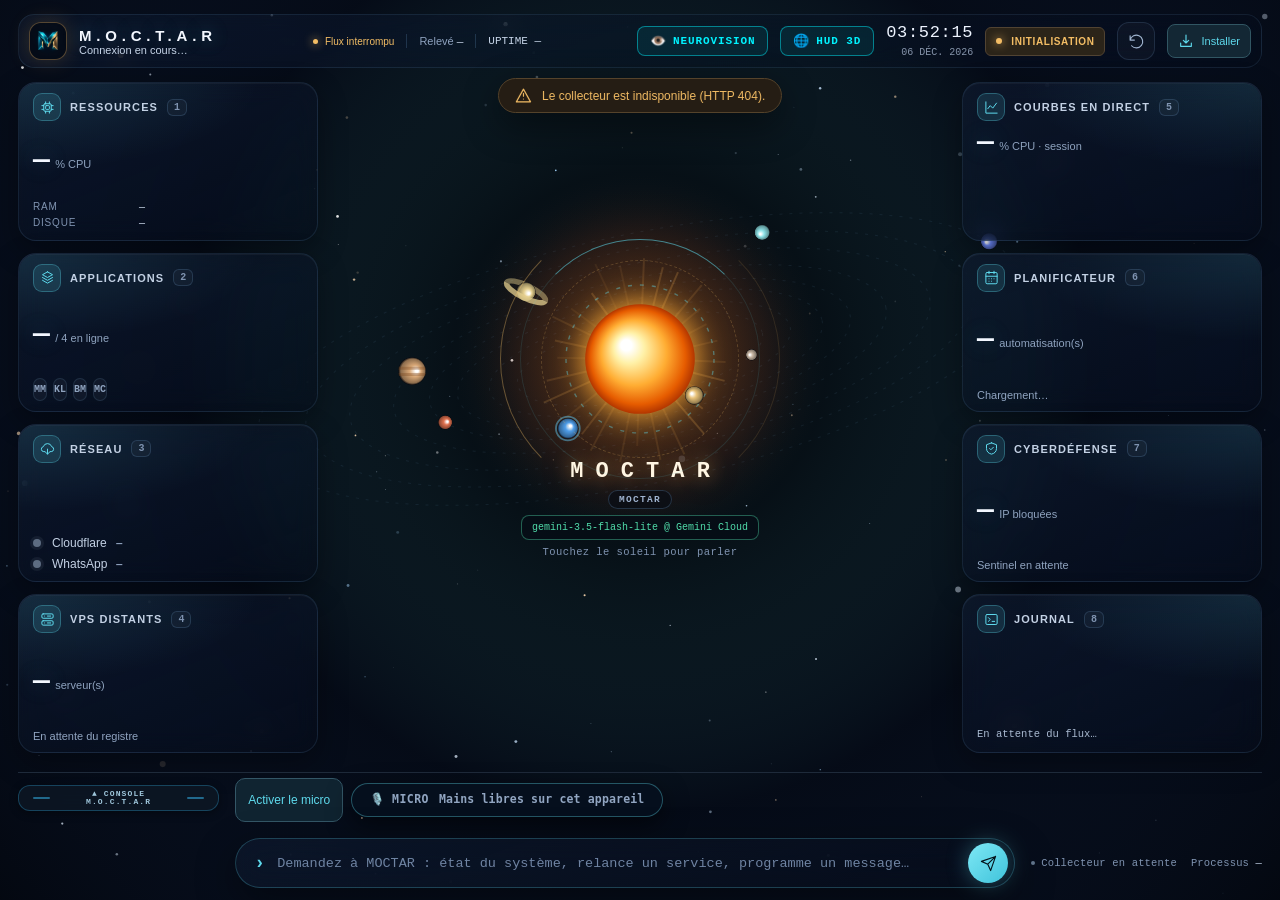
==== static/index.html @ 8c81c836 "feat(cockpit): controle vocal 0ms exhaustif NeuroVision (active/desactive/scanner) et synchronisatio" ====
<!doctype html>
<html lang="fr">
<head>
  <meta charset="utf-8">
  <meta name="viewport" content="width=device-width, initial-scale=1">
  <meta name="theme-color" content="#0b0f19">
  <meta name="description" content="Supervision en temps réel du serveur central, des applications et des VPS distants.">
  <title>Tour de contrôle · NOC</title>
  <link rel="stylesheet" href="/static/neurovision_hud.css?v=7.0">
  <style>
    :root{color-scheme:dark;--bg:#0b0f19;--panel:#111722;--panel-soft:#141c29;--line:#253043;--text:#e5edf8;--muted:#8694aa;--cyan:#5ed9ec;--green:#51dcaa;--amber:#f3bd65;--red:#ff738a;--mono:"Cascadia Code",Consolas,"Liberation Mono",monospace;--sans:Inter,"Segoe UI",Arial,sans-serif}
    *{box-sizing:border-box}html{scroll-behavior:smooth;scroll-padding-top:32px}body{margin:0;background:var(--bg);color:var(--text);font-family:var(--sans);font-size:14px;-webkit-font-smoothing:antialiased}button,input{font:inherit}button,a,input{ -webkit-tap-highlight-color:transparent}button{cursor:pointer}a{color:inherit;text-decoration:none}button:disabled{cursor:not-allowed;opacity:.4}button:focus-visible,a:focus-visible,input:focus-visible{outline:2px solid var(--cyan);outline-offset:4px}svg{display:block}button svg{pointer-events:none}h1,h2,h3,p{margin:0}button{color:inherit}::selection{background:#236374;color:white}[hidden]{display:none!important}.icon{width:20px;height:20px;fill:none;stroke:currentColor;stroke-width:1.6;stroke-linecap:round;stroke-linejoin:round;flex-shrink:0}.muted{color:var(--muted)}.mono{font-family:var(--mono);font-variant-numeric:tabular-nums}.eyebrow{text-transform:uppercase;letter-spacing:.13em;font-size:10px;font-weight:700;color:var(--muted)}
    .rail{position:fixed;inset:0 auto 0 0;width:78px;border-right:1px solid #202a3a;background:#0d121c;display:flex;align-items:center;flex-direction:column;z-index:10}.brand{width:42px;height:42px;display:grid;place-items:center;color:var(--cyan);margin:26px 0 43px;border:1px solid #315663;border-radius:12px;background:linear-gradient(140deg,#163039,#101c2a);box-shadow:0 0 25px #45bfd910}.brand .icon{width:25px;height:25px}.rail nav{display:flex;flex-direction:column;gap:15px}.nav-link,.rail-bottom{width:43px;height:43px;display:grid;place-items:center;color:#74859d;border:1px solid transparent;border-radius:10px;position:relative;transition:color .2s,background .2s}.nav-link:hover,.rail-bottom:hover{color:var(--cyan);background:#162431}.nav-link.active{color:var(--cyan);background:#132734;border-color:#244955}.nav-link.active:before{content:"";width:3px;height:22px;position:absolute;left:-18px;top:9px;background:var(--cyan);box-shadow:0 0 15px #5ed9ec55;border-radius:0 4px 4px 0}.rail-bottom{margin-top:auto;margin-bottom:23px;background:none}.tooltip{position:absolute;left:53px;padding:8px 11px;border-radius:6px;white-space:nowrap;background:#1c2a3d;border:1px solid var(--line);font-size:11px;opacity:0;pointer-events:none;transform:translateX(-4px);transition:opacity .15s,transform .15s}.nav-link:hover .tooltip,.nav-link:focus-visible .tooltip,.rail-bottom:hover .tooltip,.rail-bottom:focus-visible .tooltip{opacity:1;transform:translateX(0)}
    .shell{margin-left:78px;min-height:100vh}.topbar{height:85px;border-bottom:1px solid #202a3a;display:flex;align-items:center;justify-content:space-between;padding:0 38px;gap:20px;background:#0c111bd9}.host-block{display:flex;align-items:center;gap:13px}.host-icon{height:39px;width:39px;background:#141d2b;border:1px solid var(--line);border-radius:9px;display:grid;place-items:center;color:#9dacbe}.host-name{font-size:15px;font-weight:650;letter-spacing:.02em;margin-top:5px;max-width:330px;overflow:hidden;text-overflow:ellipsis;white-space:nowrap}.host-platform{font-weight:400;color:var(--muted);font-size:11px;margin-left:9px}.topbar-right{display:flex;align-items:center;gap:26px}.clock{font-size:15px;text-align:right;color:#c5d4e6}.clock-date{font-size:10px;color:var(--muted);margin-top:4px}.status-chip{font-size:10px;font-weight:650;letter-spacing:.06em;text-transform:uppercase;display:flex;gap:9px;align-items:center;border:1px solid #305746;border-radius:6px;padding:10px 12px;color:var(--green);background:#10281f}.status-chip[data-tone="warning"]{color:var(--amber);border-color:#514332;background:#2b2419}.status-chip[data-tone="error"]{color:var(--red);border-color:#57303c;background:#2c1721}.led{height:6px;width:6px;border-radius:50%;background:currentColor;flex-shrink:0;box-shadow:0 0 10px currentColor}.status-chip[data-tone="success"] .led{animation:breathe 2.5s infinite}.status-chip[data-tone="error"] .led{animation:breathe 1s infinite}@keyframes breathe{50%{opacity:.45;box-shadow:0 0 2px currentColor}}
    main{max-width:1690px;margin:0 auto;padding:31px 38px 22px}.page-heading{display:flex;align-items:end;justify-content:space-between;gap:20px;margin-bottom:27px}.heading-kicker{font-size:10px;letter-spacing:.15em;color:var(--cyan);display:flex;gap:8px;align-items:center;margin-bottom:9px}.heading-kicker:before{content:"";width:15px;height:1px;background:var(--cyan)}h1{font-size:29px;font-weight:650;letter-spacing:-.8px}.subtitle{font-size:12px;color:var(--muted);margin-top:8px}.telemetry-info{text-align:right;font-size:10px;color:var(--muted);line-height:1.9}.stream-label{display:flex;align-items:center;justify-content:flex-end;gap:7px;color:var(--green);font-size:10px}.stream-label[data-tone="warning"]{color:var(--amber)}.stream-label[data-tone="error"]{color:var(--red)}.stream-label .led{width:5px;height:5px}.connection-banner{display:flex;align-items:center;gap:10px;padding:11px 14px;border:1px solid #55432b;border-radius:8px;background:#251d14;color:var(--amber);font-size:12px;margin-bottom:22px}.connection-banner .icon{width:17px;height:17px}
    .section-heading{display:flex;justify-content:space-between;align-items:center;margin-bottom:13px;gap:15px}.section-heading h2{font-size:11px;font-weight:600;letter-spacing:.1em;text-transform:uppercase;color:#b6c5d9;display:flex;align-items:center;gap:9px}.section-heading h2 .icon{width:15px;height:15px;color:var(--muted)}.section-heading .meta{font-size:10px;color:#728198;font-family:var(--mono)}section{scroll-margin-top:25px}.hardware-grid{display:grid;grid-template-columns:1.85fr 1.17fr .9fr 1.28fr;gap:15px;margin-bottom:29px}.card{border:1px solid var(--line);border-radius:11px;background:linear-gradient(140deg,#131b29 0%,#101722 90%);min-width:0}.metric-card{padding:18px 19px;min-height:205px}.card-top{display:flex;justify-content:space-between;align-items:center;margin-bottom:19px}.card-label{font-size:11px;color:#a0b1c9;font-weight:600;display:flex;align-items:center;gap:8px}.card-label .icon{width:15px;height:15px;color:#71829b}.card-top .meta{font-size:9px;color:#75859c}.cpu-body{display:flex;gap:17px;align-items:center}.gauge{width:102px;height:102px;flex-shrink:0;border-radius:50%;display:grid;place-items:center;background:conic-gradient(from 225deg,var(--gauge-color,var(--cyan)) calc(var(--progress,0)*.75%),#273245 0 75%,transparent 0);position:relative}.gauge:before{content:"";position:absolute;inset:8px;border-radius:50%;background:#131c29}.gauge-content{position:relative;display:flex;flex-direction:column;align-items:center;margin-top:5px}.gauge-number{font-family:var(--mono);font-size:28px;line-height:1.2;letter-spacing:-1.5px}.gauge-number small{font-size:13px;letter-spacing:0;color:var(--muted);margin-left:3px}.gauge-caption{font-size:8px;letter-spacing:.1em;color:var(--muted);margin-top:5px;text-transform:uppercase}.cpu-trend{flex:1;min-width:0}.chart-caption{display:flex;justify-content:space-between;font-size:8px;color:var(--muted);gap:5px;margin-bottom:5px}.trend-svg{width:100%;height:66px;overflow:visible}.chart-grid{stroke:#263349;stroke-width:.6;stroke-dasharray:2 3}.chart-line{stroke:var(--cyan);fill:none;stroke-width:1.7;stroke-linecap:round;stroke-linejoin:round;vector-effect:non-scaling-stroke}.chart-area{fill:url(#cpu-fill)}.chart-end{fill:var(--cyan)}.core-grid{display:grid;grid-template-columns:repeat(4,minmax(0,1fr));gap:6px 10px;margin-top:14px;max-height:75px;overflow-y:auto;scrollbar-width:thin}.core-item{min-width:0}.core-label{font:8px var(--mono);display:flex;justify-content:space-between;gap:3px;color:#7f91aa;margin-bottom:4px}.core-track{height:3px;background:#253044;border-radius:3px;overflow:hidden}.core-fill{height:100%;background:var(--cyan);border-radius:3px;transition:width .4s}.no-data{font-size:10px;color:var(--muted);line-height:1.7}.memory-body{display:flex;align-items:center;gap:17px}.memory-body .gauge{width:86px;height:86px;--gauge-color:var(--green)}.memory-body .gauge-number{font-size:25px}.memory-values{min-width:0}.primary-value{font-family:var(--mono);font-size:19px;letter-spacing:-.8px;white-space:nowrap}.secondary-value{font-size:10px;color:var(--muted);margin-top:7px}.swap-row{border-top:1px solid #253044;margin-top:17px;padding-top:11px}.detail-line{display:flex;justify-content:space-between;align-items:center;gap:8px;font-size:9px;color:var(--muted)}.detail-line .value{color:#acbdd3;font-family:var(--mono);font-size:9px}.progress-track{height:4px;background:#263145;border-radius:4px;overflow:hidden;margin-top:8px}.progress-fill{height:100%;background:var(--cyan);transition:width .4s;border-radius:4px;width:0}.swap-row .progress-fill{background:var(--green)}.temperature-value{font:38px var(--mono);letter-spacing:-2px;margin-top:22px}.temperature-value small{font:15px var(--mono);color:var(--muted);letter-spacing:0;margin-left:5px}.thermal-label{font-size:10px;color:var(--muted);margin-top:7px}.temperature-meter{display:flex;gap:3px;margin-top:20px;height:6px}.temperature-meter span{flex:1;border-radius:2px;background:#263246}.temperature-meter span.lit{background:var(--cyan)}.temperature-meter[data-tone="warning"] span.lit{background:var(--amber)}.temperature-meter[data-tone="error"] span.lit{background:var(--red)}.disk-row+.disk-row{margin-top:20px}.disk-label{display:flex;align-items:center;gap:7px;font:10px var(--mono);color:#becce0}.disk-label .icon{width:13px;height:13px;color:#8293ab}.disk-data{font:10px var(--mono);color:#cad6e8;margin-top:8px;display:flex;justify-content:space-between;gap:8px}.disk-data .muted{font-size:9px}.disk-sub{font-size:8px;color:#6f829c;margin-top:6px;overflow-wrap:anywhere}.disk-row.backup .progress-fill{background:#9d96eb}
    .services-grid{display:grid;grid-template-columns:repeat(4,minmax(0,1fr));gap:15px;margin-bottom:29px}.service-card{padding:18px 19px 14px;border-top:2px solid #2b3a4d;position:relative;overflow:hidden}.service-card[data-tone="success"]{border-top-color:#408d78}.service-card[data-tone="error"]{border-top-color:#a24c62}.service-card[data-tone="success"]:after{content:"";position:absolute;inset:0 0 auto auto;width:100px;height:85px;background:radial-gradient(at 100% 0%,#47e4ac09,transparent 75%);pointer-events:none}.service-header{display:flex;justify-content:space-between;align-items:center;gap:10px}.service-logo{width:34px;height:34px;display:grid;place-items:center;background:#1b283b;border:1px solid #30405a;border-radius:8px;color:#9aafce;font-size:10px;font-weight:700;font-family:var(--mono)}.service-name{font-size:13px;font-weight:600;margin-top:14px;overflow:hidden;text-overflow:ellipsis;white-space:nowrap}.service-port{font:9px var(--mono);color:#8394ad;margin-top:6px}.badge{display:inline-flex;align-items:center;gap:6px;padding:4px 6px;border:1px solid #334155;border-radius:4px;color:#9baac0;font:8px var(--mono);text-transform:uppercase;white-space:nowrap;max-width:120px;overflow:hidden;text-overflow:ellipsis}.badge .led{width:4px;height:4px;box-shadow:none}.badge[data-tone="success"]{color:var(--green);background:#17342a55;border-color:#2e5446}.badge[data-tone="error"]{color:var(--red);background:#391e2955;border-color:#573342}.badge[data-tone="warning"]{color:var(--amber);background:#33291755;border-color:#54452b}.service-measure{display:flex;justify-content:space-between;gap:10px;align-items:flex-end;margin:18px 0 16px}.service-measure-label{font-size:9px;color:var(--muted);margin-bottom:5px}.latency{font:23px var(--mono);letter-spacing:-.6px}.latency small{font-size:10px;color:#7a8ca7;letter-spacing:0;margin-left:4px}.http-status{font:9px var(--mono);color:#9bacbf;margin-bottom:3px}.service-footer{display:flex;justify-content:space-between;align-items:center;gap:5px;border-top:1px solid #263044;padding-top:12px}.service-systemd{font:8px var(--mono);color:#7f92ad;overflow:hidden;text-overflow:ellipsis;white-space:nowrap;max-width:65%}.restart-button{display:flex;align-items:center;gap:5px;border:0;padding:3px 0;background:none;font-size:9px;color:#9dafc7}.restart-button .icon{width:12px;height:12px}.restart-button:not(:disabled):hover{color:var(--cyan)}.service-error{color:var(--red);font-size:9px;line-height:1.5;margin-top:10px;overflow-wrap:anywhere}
    .bottom-grid{display:grid;grid-template-columns:1.12fr 1fr;gap:21px}.network-grid{display:grid;grid-template-columns:1fr 1fr;gap:13px;margin-bottom:20px}.network-card{padding:17px 18px}.network-top{display:flex;align-items:center;justify-content:space-between;gap:9px;margin-bottom:14px}.network-icon{width:31px;height:31px;border-radius:8px;background:#152a38;border:1px solid #294656;color:var(--cyan);display:grid;place-items:center}.network-icon.whatsapp{background:#142c25;border-color:#2a473a;color:var(--green)}.network-icon .icon{width:17px;height:17px}.network-name{font-size:12px;font-weight:550}.network-meta{font:9px var(--mono);color:var(--muted);margin-top:7px;overflow-wrap:anywhere}.network-footer{display:flex;align-items:center;justify-content:space-between;gap:8px;margin-top:13px;color:#73859e;font-size:9px}.network-footer strong{font:9px var(--mono);color:#aebed4;font-weight:400}.network-error{font-size:9px;color:var(--red);line-height:1.5;margin-top:9px;overflow-wrap:anywhere}.vps-panel{overflow:hidden;min-height:151px}.vps-empty{display:flex;gap:13px;align-items:center;padding:24px;color:var(--muted)}.vps-empty-icon{height:40px;width:40px;border:1px dashed #354359;border-radius:10px;display:grid;place-items:center;flex-shrink:0}.vps-empty strong{font-size:11px;color:#9bb0cd;font-weight:500}.vps-empty p{font-size:10px;margin-top:6px;line-height:1.7}.vps-item{padding:15px 18px}.vps-item+.vps-item{border-top:1px solid var(--line)}.vps-row{display:flex;align-items:center;justify-content:space-between;gap:10px;margin-bottom:13px}.vps-host{font:11px var(--mono);overflow-wrap:anywhere}.vps-meta{font:8px var(--mono);color:var(--muted)}.vps-stats{display:grid;grid-template-columns:repeat(3,1fr);gap:16px}.vps-stat .detail-line{font-size:8px}.vps-stat .detail-line .value{font-size:9px}.vps-services{margin-top:10px;display:flex;flex-wrap:wrap;gap:5px}.vps-services .badge{font-size:8px;max-width:none}.vps-age{font:8px var(--mono);color:#7486a0;margin-top:10px}.terminal-card{height:341px;display:flex;flex-direction:column;background:#0e1521;overflow:hidden}.terminal-header{display:flex;justify-content:space-between;align-items:center;padding:13px 17px;border-bottom:1px solid #243046;background:#121c2b}.terminal-dots{display:flex;gap:5px}.terminal-dots span{width:6px;height:6px;border-radius:50%;background:#3b4b64}.terminal-dots span:first-child{background:#95706b}.terminal-dots span:nth-child(2){background:#95855e}.terminal-dots span:nth-child(3){background:#628b7b}.terminal-name{font:9px var(--mono);color:#93a5bf}.console-controls{display:flex;align-items:center;gap:10px}.console-button{font-size:9px;color:#8194af;background:none;border:0;padding:2px}.console-button:hover{color:var(--cyan)}.events-list{overflow:auto;flex:1;padding:11px 17px 14px;scrollbar-width:thin;scrollbar-color:#2b3c54 transparent;display:flex;flex-direction:column;gap:10px}.console-empty{margin:auto 0;color:#627590;font:10px var(--mono);line-height:1.9}.event-line{font:9px/1.7 var(--mono);display:grid;grid-template-columns:52px 48px 1fr;gap:8px;color:#adbcd0;overflow-wrap:anywhere}.event-time{color:#5d7391}.event-level{color:var(--cyan);font-size:8px}.event-line[data-level="warning"] .event-level{color:var(--amber)}.event-line[data-level="error"] .event-level{color:var(--red)}.terminal-footer{display:flex;align-items:center;justify-content:space-between;gap:10px;padding:9px 17px;border-top:1px solid #223048;color:#5f7796;font:8px var(--mono)}.terminal-cursor{width:5px;height:9px;background:#68bdd3;display:inline-block;margin-left:5px;vertical-align:middle;animation:cursor 1.2s steps(2) infinite}@keyframes cursor{50%{opacity:0}}footer{margin-top:26px;padding-top:15px;border-top:1px solid #1e2a3a;display:flex;justify-content:space-between;gap:12px;color:#5f718a;font:8px var(--mono);letter-spacing:.02em}.footer-left{display:flex;gap:15px;align-items:center}.footer-status{display:flex;align-items:center;gap:6px}.footer-status .led{width:4px;height:4px;box-shadow:none;color:#64788e}.footer-status[data-tone="success"] .led{color:var(--green)}
    dialog{border:1px solid rgba(56,189,248,0.22);border-radius:20px;background:radial-gradient(ellipse at 50% 0%,#152338 0%,#0c1421 100%);color:var(--text);padding:26px 28px;width:min(450px,calc(100% - 32px));box-shadow:0 30px 80px rgba(0,0,0,0.75),0 0 35px rgba(56,189,248,0.12);transition:all .25s cubic-bezier(0.16,1,0.3,1)}dialog[open]{animation:modalSoftPop .26s cubic-bezier(0.16,1,0.3,1) forwards}dialog::backdrop{background:rgba(3,7,18,0.78);backdrop-filter:blur(14px);-webkit-backdrop-filter:blur(14px)}@keyframes modalSoftPop{from{opacity:0;transform:scale(0.975) translateY(10px)}to{opacity:1;transform:scale(1) translateY(0)}}.dialog-icon{width:43px;height:43px;background:rgba(56,189,248,0.1);border:1px solid rgba(56,189,248,0.25);display:grid;place-items:center;color:var(--cyan);border-radius:12px;margin-bottom:19px}dialog h2{font-size:21px;font-weight:600;letter-spacing:-.4px}dialog p{font-size:12px;color:#8c9eb9;line-height:1.8;margin-top:10px}.dialog-label{display:block;font-size:10px;font-weight:600;color:#bdcde1;margin:23px 0 9px}dialog input{width:100%;background:#0b1320;border:1px solid #35445c;border-radius:10px;padding:12px 14px;color:var(--text);font-family:var(--mono);font-size:12px}dialog input:focus{border-color:var(--cyan);box-shadow:0 0 12px rgba(56,189,248,0.2)}.dialog-error{font-size:11px;color:var(--red);margin-top:12px;line-height:1.6;min-height:0}.dialog-actions{display:flex;justify-content:flex-end;gap:10px;margin-top:23px}.button{border:1px solid rgba(56,189,248,0.2);padding:10px 16px;font-size:11px;border-radius:10px;background:#162438;transition:all .18s cubic-bezier(0.16,1,0.3,1);cursor:pointer;display:inline-flex;align-items:center;justify-content:center;gap:6px}.button:hover{background:#20344d;border-color:rgba(56,189,248,0.4);transform:translateY(-1px);box-shadow:0 4px 14px rgba(6,182,212,0.15)}.button.primary{color:#06171d;background:linear-gradient(135deg,#0ea5e9 0%,#06b6d4 100%);border-color:var(--cyan);font-weight:650;box-shadow:0 0 14px rgba(6,182,212,0.3)}.button.primary:hover{background:#7ee5f4;box-shadow:0 0 20px rgba(6,182,212,0.5)}.button.danger{color:#1a0911;background:#ff8397;border-color:#ff8397}.toast{position:fixed;right:25px;bottom:24px;background:#142232;border:1px solid rgba(56,189,248,0.25);box-shadow:0 12px 45px rgba(0,0,0,0.55);padding:14px 18px;border-radius:14px;max-width:min(440px,calc(100% - 32px));font-size:12px;line-height:1.5;z-index:30;backdrop-filter:blur(12px);animation:toastSlideIn .25s cubic-bezier(0.16,1,0.3,1)}@keyframes toastSlideIn{from{opacity:0;transform:translateY(12px) scale(0.96)}to{opacity:1;transform:translateY(0) scale(1)}}.toast[data-tone="error"]{border-color:#783b4d;color:var(--red)}.toast[data-tone="success"]{border-color:#386451;color:var(--green)}
    @media(min-width:961px) and (min-height:560px){html,body{height:100vh;height:100dvh;overflow:hidden;margin:0}.shell{height:100vh;height:100dvh;display:flex;flex-direction:column;overflow:hidden;margin-left:64px}.topbar{height:52px;padding:0 24px;flex-shrink:0}main{flex:1;min-height:0;display:flex;flex-direction:column;justify-content:flex-start;padding:8px 24px 6px;overflow:hidden}.page-heading{margin-bottom:6px;min-height:20px;flex-shrink:0}.page-heading h1{font-size:15px;font-weight:600}.section-heading{margin-bottom:5px;min-height:14px;flex-shrink:0}.section-heading h2{font-size:10px}.hardware-grid{grid-template-columns:1.65fr 1.14fr .84fr 1.18fr;gap:12px;margin-bottom:8px;flex-shrink:0}.metric-card{padding:10px 14px;min-height:142px}.card-top{margin-bottom:7px}.gauge{width:76px;height:76px}.gauge:before{inset:6px}.gauge-number{font-size:22px}.memory-body .gauge{width:70px;height:70px}.trend-svg{height:44px}.core-grid{margin-top:6px;max-height:44px}.temperature-value{font-size:26px;margin-top:4px}.temperature-meter{margin-top:10px}.disk-row+.disk-row{margin-top:7px}.services-grid{grid-template-columns:repeat(4,minmax(0,1fr));gap:12px;margin-bottom:8px;flex-shrink:0}.service-card{padding:9px 13px 8px}.service-header{min-height:30px}.service-logo{width:26px;height:26px}.service-name{font-size:12px}.service-measure{margin:8px 0 6px}.latency{font-size:20px}.service-footer{padding-top:6px}.bottom-grid{flex:1;min-height:0;display:grid;grid-template-columns:1.2fr .88fr 1.35fr;gap:12px;margin-bottom:0;align-items:stretch}.bottom-grid>section{display:flex;flex-direction:column;min-height:0}.bottom-grid>section>.card{flex:1;min-height:0;height:100%}.network-grid{flex:1;min-height:0;display:grid;grid-template-columns:repeat(2,minmax(0,1fr));gap:10px}.network-card{min-height:0;padding:9px 12px;display:flex;flex-direction:column;justify-content:space-between}.remote-panel{height:100%;min-height:0;display:flex;flex-direction:column}.remote-panel .remote-content{flex:1;min-height:0;max-height:none;overflow-y:auto}.terminal-card{height:100%;min-height:0;display:flex;flex-direction:column}.terminal-header{padding:8px 14px;flex-shrink:0}.voice-strip{min-height:26px;padding:4px 10px;flex-shrink:0}.events-list{flex:1;min-height:0;overflow-y:auto;padding:8px 14px}.terminal-footer{padding:6px 14px;flex-shrink:0}footer{flex-shrink:0;margin-top:5px;padding-top:5px}}
    @media(max-width:1250px){.topbar{padding:0 25px}main{padding:26px 25px 20px}.hardware-grid{grid-template-columns:1.5fr 1.1fr;gap:13px}.metric-card{min-height:192px}.temperature-card .temperature-value{margin-top:0}.temperature-card .temperature-meter{max-width:250px}.disk-card{display:grid;grid-template-columns:1fr 1fr;gap:20px}.disk-card .card-top{grid-column:1/-1;margin-bottom:0}.disk-row+.disk-row{margin-top:0}.services-grid{gap:12px}.service-card{padding:16px 14px}.network-card{padding:14px}.bottom-grid{grid-template-columns:1.05fr 1fr;gap:16px}.topbar-right{gap:18px}.host-platform{display:none}.status-chip{font-size:9px}}
    @media(max-width:960px){.bottom-grid{grid-template-columns:1fr}.terminal-card{height:285px}.services-grid{grid-template-columns:repeat(2,minmax(0,1fr))}.network-grid{grid-template-columns:1fr 1fr}.topbar{height:77px}.clock{font-size:13px}.host-name{max-width:190px;font-size:13px}.status-chip{max-width:175px;font-size:8px;line-height:1.5}.page-heading{margin-bottom:24px}h1{font-size:27px}.subtitle{font-size:11px}.telemetry-info{font-size:9px}.hardware-grid{margin-bottom:24px}}
    @media(max-width:640px){.rail{width:55px}.brand{width:33px;height:33px;margin:22px 0 30px;border-radius:9px}.brand .icon{width:20px;height:20px}.nav-link,.rail-bottom{width:35px;height:38px}.nav-link.active:before{left:-10px}.tooltip{left:41px}.rail nav{gap:13px}.shell{margin-left:55px}.topbar{padding:0 15px;height:76px;gap:9px}.host-icon{display:none}.host-name{max-width:130px;font-size:11px}.host-block .eyebrow{font-size:8px}.topbar-right{gap:10px}.clock{font-size:11px}.clock-date{font-size:8px}.status-chip{display:none}main{padding:23px 15px 17px}.page-heading{align-items:start;margin-bottom:24px;gap:10px}h1{font-size:24px}.heading-kicker{font-size:8px}.subtitle{font-size:10px;line-height:1.7;max-width:200px}.telemetry-info{font-size:8px;max-width:100px;padding-top:2px}.stream-label{font-size:8px}.hardware-grid{grid-template-columns:1fr}.metric-card{min-height:0;padding:17px}.cpu-card{min-height:196px}.memory-body .gauge{width:82px;height:82px}.memory-card .memory-body{gap:26px}.memory-card .primary-value{font-size:25px}.memory-card .card-top{margin-bottom:13px}.temperature-card{display:grid;grid-template-columns:1fr auto;align-items:center;column-gap:12px}.temperature-card .card-top{grid-column:1/-1;margin-bottom:13px}.temperature-card .temperature-value{grid-column:2;grid-row:2;font-size:32px}.temperature-card .thermal-label{grid-column:1;grid-row:2;margin-top:0}.temperature-card .temperature-meter{grid-column:1/-1;margin-top:15px}.disk-card{gap:15px}.disk-card .card-top{margin-bottom:4px}.services-grid{gap:10px}.service-card{padding:14px 12px 12px}.service-name{font-size:11px;margin-top:12px}.service-logo{width:29px;height:29px;font-size:8px}.badge{font-size:7px;gap:4px;padding:4px;max-width:80px}.latency{font-size:20px}.service-port{font-size:8px}.service-systemd{font-size:7px;max-width:58%}.restart-button{font-size:8px;gap:3px}.http-status{font-size:8px}.service-measure{gap:5px}.service-measure-label{font-size:8px}.section-heading h2{font-size:9px;letter-spacing:.08em;gap:6px}.section-heading .meta{font-size:8px}.section-heading h2 .icon{width:13px;height:13px}.network-grid{grid-template-columns:1fr}.network-card{padding:16px}.network-top{margin-bottom:12px}.network-card .badge{font-size:8px;max-width:130px}.vps-empty{padding:20px 16px;gap:10px}.vps-empty p{font-size:9px}.vps-host{font-size:10px}.vps-row .badge{max-width:100px}.vps-item{padding:14px}.vps-stats{gap:9px}.events-list{padding:12px}.event-line{grid-template-columns:45px 39px 1fr;gap:6px;font-size:8px}.event-level{font-size:7px}.terminal-header{padding:12px}.terminal-name{font-size:8px}.terminal-footer{padding:9px 12px;font-size:7px}.terminal-card{height:300px}.footer-left{gap:9px}footer{font-size:7px;flex-wrap:wrap;line-height:1.8}.connection-banner{font-size:10px;line-height:1.7}.console-button{font-size:8px}}
    @media(max-width:640px){.topbar{height:102px;position:relative;align-items:flex-start;padding-top:18px}.topbar .status-chip{display:flex;position:absolute;left:15px;right:15px;bottom:11px;max-width:none;justify-content:center;padding:5px 8px;font-size:8px;line-height:1.3}}
    @media(prefers-reduced-motion:reduce){*,*:before,*:after{animation:none!important;transition:none!important;scroll-behavior:auto!important}}

    /* Vue de supervision : l'espace est consacré aux mesures. */
    .rail{width:64px}
    .brand{margin:18px 0 28px;width:38px;height:38px}
    .rail nav{gap:10px}
    .nav-link.active:before{left:-11px}
    .shell{margin-left:64px}
    .topbar{height:60px;padding:0 24px}
    .host-icon{width:34px;height:34px}
    .host-name{font-size:14px;margin-top:4px}
    .topbar-right{gap:18px}
    .status-chip{padding:8px 10px}
    main{max-width:none;padding:14px 24px 12px}
    .page-heading{align-items:center;gap:14px;margin-bottom:13px;min-height:24px}
    .page-heading h1{font-size:15px;font-weight:600;letter-spacing:-.2px;color:#adbed3}
    .telemetry-info{display:flex;align-items:center;gap:16px;line-height:1.4}
    .telemetry-info>div+div{border-left:1px solid var(--line);padding-left:16px}
    .connection-banner{margin-bottom:12px;padding:9px 12px}
    .section-heading{margin-bottom:9px;min-height:16px}
    .section-heading h2{font-size:11px;letter-spacing:.08em}
    .hardware-grid{grid-template-columns:1.65fr 1.14fr .84fr 1.18fr;gap:14px;margin-bottom:18px}
    .metric-card{padding:14px 16px;min-height:180px}
    .card-top{margin-bottom:10px}
    .cpu-body{gap:15px}
    .gauge{width:86px;height:86px}
    .gauge:before{inset:7px}
    .gauge-number{font-size:26px}
    .memory-body{gap:13px}
    .memory-body .gauge{width:80px;height:80px}
    .trend-svg{height:52px}
    .core-grid{margin-top:9px;gap:5px 10px;max-height:58px}
    .swap-row{margin-top:11px;padding-top:10px}
    .temperature-value{margin-top:6px;font-size:34px}
    .temperature-meter{margin-top:16px;max-width:none}
    .disk-card{display:block}
    .disk-row+.disk-row{margin-top:12px}
    .disk-data{margin-top:6px}
    .disk-sub{margin-top:5px}
    .disk-row .progress-track{margin-top:6px}
    .services-grid{grid-template-columns:repeat(4,minmax(0,1fr));gap:14px;margin-bottom:18px}
    .service-card{padding:14px 16px 12px}
    .service-header{gap:10px;min-height:34px}
    .service-logo{width:30px;height:30px;flex-shrink:0}
    .service-identity{min-width:0;flex:1}
    .service-name{margin-top:0;font-size:13px}
    .service-port{margin-top:5px}
    .service-header .service-badge{flex-shrink:0}
    .service-measure{margin:13px 0 11px}
    .service-measure-label{margin-bottom:4px}
    .latency{font-size:24px}
    .service-footer{padding-top:9px}
    .restart-button{min-height:24px}
    .service-error{margin-top:7px;max-height:40px;overflow:auto}
    .bottom-grid{grid-template-columns:1.2fr .88fr 1.35fr;gap:16px;align-items:start}
    .bottom-grid section{min-width:0}
    #infrastructure .section-heading .meta{display:none}
    .network-grid{grid-template-columns:repeat(2,minmax(0,1fr));gap:10px;margin-bottom:0}
    .network-card{padding:13px 14px;min-height:142px}
    .network-top{margin-bottom:10px;gap:6px}
    .network-icon{width:26px;height:26px}
    .network-name{font-size:12px;line-height:1.4}
    .network-meta{margin-top:6px}
    .network-footer{margin-top:11px}
    .network-error{margin-top:7px;max-height:38px;overflow:auto}
    .vps-panel{min-height:0;max-height:164px;overflow:auto;scrollbar-width:thin;scrollbar-color:#2b3c54 transparent}
    .vps-empty{padding:19px 16px;align-items:flex-start;min-height:108px}
    .vps-empty-icon{width:30px;height:30px}
    .vps-empty p{line-height:1.6}
    .vps-item{padding:12px 14px}
    .vps-row{margin-bottom:10px}
    .terminal-card{height:164px}
    .terminal-header{padding:10px 14px}
    .events-list{min-height:0;padding:9px 14px;gap:7px}
    .event-line{font-size:10px;grid-template-columns:52px 38px 1fr;gap:7px;line-height:1.6}
    .terminal-footer{padding:7px 14px}
    footer{margin-top:15px;padding-top:10px}
    @media(max-width:1300px){
      .hardware-grid{grid-template-columns:1.5fr 1.15fr .8fr 1.15fr}
      .metric-card{padding:13px 14px}
      .cpu-body{gap:10px}
      .gauge{width:80px;height:80px}
      .memory-body{gap:10px}
      .memory-body .gauge{width:72px;height:72px}
      .primary-value{font-size:17px}
      .bottom-grid{grid-template-columns:1.2fr .85fr 1.2fr;gap:12px}
      .service-card{padding:13px 14px 11px}
      .service-logo{display:none}
      .network-grid{grid-template-columns:1fr}
      .network-card{display:grid;grid-template-columns:1fr auto;column-gap:10px;padding:11px 13px;min-height:0}
      .network-top{grid-column:2;grid-row:1/3;margin:0;align-self:center}
      .network-top .network-icon{display:none}
      .network-name{grid-column:1;grid-row:1}
      .network-meta{grid-column:1;grid-row:2;font-size:9px;margin-top:4px}
      .network-footer{grid-column:1/-1;margin-top:8px}
      .network-error{grid-column:1/-1}
    }
    @media(min-width:1121px) and (max-height:800px){
      .topbar{height:56px}
      main{padding-top:10px;padding-bottom:10px}
      .page-heading{margin-bottom:10px}
      .hardware-grid,.services-grid{margin-bottom:13px}
      .metric-card{padding-top:12px;padding-bottom:12px;min-height:170px}
      .gauge{width:80px;height:80px}
      .memory-body .gauge{width:74px;height:74px}
      .service-card{padding-top:12px;padding-bottom:10px}
      .service-measure{margin:10px 0 9px}
      .network-card{min-height:134px}
      .terminal-card{height:146px}
      .vps-panel{max-height:146px}
      footer{margin-top:11px;padding-top:8px}
    }
    @media(min-width:1121px) and (max-width:1300px) and (max-height:800px){
      .network-card{min-height:0}
    }
    @media(max-width:1120px){
      .topbar{padding:0 20px}
      main{padding:14px 20px}
      .hardware-grid{grid-template-columns:1.3fr 1fr}
      .metric-card{min-height:176px}
      .temperature-card{min-height:148px}
      .disk-card{display:grid;grid-template-columns:1fr 1fr;gap:14px;min-height:148px}
      .disk-card .card-top{grid-column:1/-1;margin-bottom:0}
      .disk-row+.disk-row{margin-top:0}
      .service-header{flex-wrap:wrap}
      .service-header .service-badge{margin-left:auto}
      .bottom-grid{grid-template-columns:1.2fr 1fr}
      #events{grid-column:1/-1}
      .network-grid{grid-template-columns:repeat(2,minmax(0,1fr))}
      .network-card{display:block;min-height:140px}
      .network-top{display:flex;margin-bottom:10px}
      .network-top .network-icon{display:grid}
      .terminal-card{height:172px}
      .vps-panel{max-height:172px}
    }
    @media(max-width:760px){
      .services-grid{grid-template-columns:repeat(2,minmax(0,1fr))}
      .service-header{flex-wrap:nowrap}
      .topbar-right{gap:12px}
      .status-chip{font-size:8px;max-width:195px}
      .host-name{max-width:180px}
      .telemetry-info{gap:10px}
      .telemetry-info>div+div{padding-left:10px}
      .collection-interval{display:none}
      .bottom-grid{grid-template-columns:1fr}
      #events{grid-column:auto}
      .network-card{min-height:130px}
      .vps-empty{min-height:0}
      .vps-panel{max-height:210px}
    }
    @media(max-width:640px){
      .rail{width:54px}
      .shell{margin-left:54px}
      .brand{width:32px;height:32px;margin-top:18px;margin-bottom:24px}
      .rail .nav-link,.rail-bottom{width:36px;height:36px}
      .nav-link.active:before{left:-9px}
      .topbar{height:92px;padding:13px 14px 0;align-items:flex-start}
      .host-icon{display:none}
      .host-name{font-size:12px;max-width:160px}
      .clock{font-size:12px}
      .clock-date{font-size:8px}
      .topbar .status-chip{left:14px;right:14px;bottom:11px;padding:5px 8px;max-width:none}
      main{padding:12px 14px}
      .page-heading{flex-wrap:wrap;gap:8px;margin-bottom:15px}
      .page-heading h1{font-size:14px}
      .telemetry-info{font-size:9px;width:100%;max-width:none;justify-content:space-between}
      .telemetry-info>div+div{border-left:0;padding-left:0}
      .stream-label{font-size:9px;white-space:nowrap}
      .hardware-grid{grid-template-columns:1fr;gap:12px}
      .metric-card{padding:15px 16px;min-height:0}
      .cpu-card{min-height:181px}
      .gauge{width:86px;height:86px}
      .memory-body .gauge{width:80px;height:80px}
      .temperature-card{display:grid;grid-template-columns:1fr auto;gap:8px 12px}
      .temperature-card .card-top{grid-column:1/-1;margin-bottom:0}
      .temperature-value{grid-column:2;grid-row:2/4;margin:0;font-size:30px}
      .thermal-label{grid-column:1;grid-row:2;margin-top:4px}
      .temperature-meter{grid-column:1/-1;margin-top:5px}
      .disk-card{display:block}
      .disk-card .card-top{margin-bottom:12px}
      .disk-row+.disk-row{margin-top:14px}
      .services-grid{gap:10px}
      .service-card{padding:12px 11px}
      .service-header{display:block}
      .service-name{font-size:12px}
      .service-port{font-size:8px}
      .service-header .service-badge{margin-top:9px}
      .latency{font-size:21px}
      .service-footer{flex-wrap:wrap;gap:6px}
      .service-systemd{max-width:none;font-size:8px}
      .restart-button{font-size:10px}
      .http-status{font-size:8px}
      .network-grid{gap:10px}
      .network-card{padding:12px}
      .network-name{font-size:11px}
      .network-top{gap:5px}
      .network-top .network-icon{width:23px;height:23px}
      .network-meta{font-size:8px}
      .network-footer{font-size:8px;flex-wrap:wrap;gap:4px}
      .network-footer strong{font-size:8px}
      .section-heading h2{font-size:10px}
      .section-heading .meta{font-size:9px}
      .event-line{font-size:9px;grid-template-columns:46px 34px 1fr;gap:5px}
      .terminal-card{height:190px}
      footer{font-size:8px;flex-wrap:wrap;gap:8px}
    }
    /* Deux flux supplémentaires, dans les panneaux existants. */
    .remote-heading{gap:8px;align-items:center}.remote-heading h2{font-size:9px;letter-spacing:.055em;line-height:1.5}.remote-heading .meta{font-size:8px;white-space:nowrap;color:var(--red)}
    .remote-panel{height:146px;display:flex;flex-direction:column;overflow:hidden}.remote-toolbar{display:flex;align-items:center;justify-content:space-between;gap:7px;padding:7px 10px;border-bottom:1px solid var(--line);background:#131d2c;flex-shrink:0}.remote-tabs{display:flex;gap:4px}.remote-tab{padding:5px 8px;background:transparent;border:1px solid transparent;border-radius:5px;color:#7e91ad;font-size:9px}.remote-tab[aria-selected="true"]{background:#1b3442;border-color:#31535e;color:var(--cyan)}.remote-tab:hover{color:var(--cyan)}.sentinel-agent{font:8px var(--mono);display:flex;align-items:center;gap:5px;color:var(--muted);white-space:nowrap}.sentinel-agent .led{width:4px;height:4px;box-shadow:none}.sentinel-agent[data-tone="success"]{color:var(--green)}.sentinel-agent[data-tone="warning"]{color:var(--amber)}.sentinel-agent[data-tone="error"]{color:var(--red)}.remote-panel .remote-content{flex:1;min-height:0;max-height:none;overflow:auto;scrollbar-width:thin;scrollbar-color:#2b3c54 transparent;border:0;border-radius:0;background:transparent}.remote-panel .vps-empty{padding:14px 12px;min-height:0}.remote-panel .vps-empty-icon{width:26px;height:26px}.remote-panel .vps-empty strong{font-size:10px}.remote-panel .vps-empty p{font-size:9px;margin-top:5px}.sentinel-empty{padding:16px 13px;color:var(--muted);font-size:10px;line-height:1.7}.sentinel-empty strong{display:block;color:#a7bad4;font-weight:500;margin-bottom:4px}.sentinel-incident{padding:9px 12px;border-bottom:1px solid #233045}.sentinel-incident:last-child{border:0}.sentinel-line{display:flex;align-items:center;justify-content:space-between;gap:7px;font:9px var(--mono)}.sentinel-source{min-width:0;overflow-wrap:anywhere;color:#d1def0}.sentinel-source .country-flag{font-family:var(--sans);margin-right:5px;font-size:12px}.sentinel-result{font-size:7px;flex-shrink:0;color:var(--amber)}.sentinel-result[data-blocked="true"]{color:var(--green)}.sentinel-credentials{font:8px/1.6 var(--mono);color:#9aadc8;margin-top:5px;overflow-wrap:anywhere;white-space:pre-wrap}.sentinel-meta{display:flex;justify-content:space-between;gap:7px;font:7px/1.5 var(--mono);color:#6c83a2;margin-top:4px;overflow-wrap:anywhere}.sentinel-queue-warning{padding:5px 10px;border-bottom:1px solid var(--line);color:var(--amber);font-size:8px;flex-shrink:0}
    .voice-strip{display:flex;align-items:center;gap:8px;min-height:28px;padding:6px 13px;background:#142532;border-bottom:1px solid #2a4151;flex-shrink:0}.voice-strip>.icon{width:12px;height:12px;color:var(--cyan)}.voice-trigger{background:none;border:0;text-align:left;padding:0;display:flex;align-items:center;gap:8px;min-width:0;flex:1;overflow:hidden;font-size:9px}.voice-kicker{font-size:8px;letter-spacing:.045em;color:var(--cyan);font-weight:600;white-space:nowrap}.voice-summary{color:#8fa5c1;overflow:hidden;white-space:nowrap;text-overflow:ellipsis}.voice-status{font:7px var(--mono);color:var(--muted);white-space:nowrap}.voice-status[data-tone="success"]{color:var(--green)}.voice-status[data-tone="warning"]{color:var(--amber)}.voice-status[data-tone="error"]{color:var(--red)}.voice-trigger:disabled{opacity:1;cursor:default}.voice-trigger:not(:disabled):hover .voice-summary{color:#cfdfef}.voice-detail-text{white-space:pre-wrap;overflow-wrap:anywhere;max-height:26vh;overflow:auto;margin-top:8px;font-size:12px;line-height:1.8;color:#c4d2e5}.voice-detail-label{font-size:9px;text-transform:uppercase;letter-spacing:.09em;color:var(--cyan);margin-top:19px}.voice-detail-meta{font:9px/1.7 var(--mono);color:var(--muted);margin-top:11px}
    .voice-simulation{margin-top:20px;border-top:1px solid var(--line);padding-top:15px}.voice-simulation summary{cursor:pointer;font-size:11px;color:var(--cyan);font-weight:600}.voice-simulation select{width:100%;background:#0b1320;border:1px solid #35445c;border-radius:7px;padding:11px 12px;color:var(--text);font:11px var(--mono)}.voice-simulation-note{font-size:10px!important;line-height:1.7!important;color:var(--amber)!important}.voice-simulation .dialog-label{margin-top:15px}.voice-simulation-feedback{font-size:11px;line-height:1.7;margin-top:12px;color:var(--red)}.voice-simulation-feedback[data-tone="success"]{color:var(--green)}#voice-dialog{width:min(520px,calc(100% - 32px));max-height:85vh;overflow:auto;padding:26px 28px;border:1px solid rgba(56,189,248,0.22);border-radius:20px;background:radial-gradient(ellipse at 50% 0%,#152438 0%,#0c1421 100%);box-shadow:0 30px 90px rgba(0,0,0,0.8),0 0 40px rgba(56,189,248,0.12);scrollbar-width:thin;scrollbar-color:rgba(56,189,248,0.2) transparent}#voice-dialog[open]{animation:modalSoftPop .28s cubic-bezier(0.16,1,0.3,1) forwards}#voice-dialog::backdrop{background:rgba(3,7,18,0.78);backdrop-filter:blur(14px);-webkit-backdrop-filter:blur(14px)}
    #events-open{display:inline-flex;align-items:center;gap:4px;white-space:nowrap;color:var(--cyan)}#events-open .icon{width:12px;height:12px}
    #events-dialog{width:min(1100px,calc(100% - 32px));height:min(720px,calc(100vh - 48px));height:min(720px,calc(100dvh - 48px));max-height:calc(100vh - 32px);padding:0;overflow:hidden;border:1px solid rgba(56,189,248,0.22);border-radius:20px;background:radial-gradient(ellipse at 80% 0%,rgba(14,116,144,0.2) 0%,transparent 60%),#0c1421;box-shadow:0 30px 90px rgba(0,0,0,0.8),0 0 45px rgba(56,189,248,0.12)}#events-dialog[open]{display:flex;flex-direction:column;animation:modalSoftPop .28s cubic-bezier(0.16,1,0.3,1) forwards}#events-dialog::backdrop{background:rgba(3,7,18,0.78);backdrop-filter:blur(14px);-webkit-backdrop-filter:blur(14px)}.events-dialog-header{display:flex;align-items:center;justify-content:space-between;gap:16px;padding:20px 26px;border-bottom:1px solid rgba(56,189,248,0.15);background:linear-gradient(180deg,#101c2d 0%,#0c1624 100%);flex-shrink:0}.events-dialog-heading{min-width:0}.events-dialog-header .eyebrow{margin-bottom:7px}.events-dialog-header h2{font-size:20px}.events-dialog-header p{margin-top:5px;font-size:11px}.events-dialog-header .button{flex-shrink:0}.events-dialog-toolbar{display:flex;align-items:center;justify-content:space-between;gap:12px;padding:11px 26px;background:#0e1724;border-bottom:1px solid rgba(56,189,248,0.12);font:10px var(--mono);color:var(--muted);flex-shrink:0}#events-dialog-autoscroll{font-size:11px}#events-dialog .events-list{padding:0 24px;gap:0;scrollbar-width:thin;scrollbar-color:rgba(56,189,248,0.2) transparent}#events-dialog .event-line{grid-template-columns:44px 164px 54px minmax(0,1fr);gap:12px;font:12px/1.8 var(--mono);padding:13px 0;border-bottom:1px solid #1d2b3c;flex-shrink:0}#events-dialog .event-time{font-size:11px;color:#8ea5c1}#events-dialog .event-level{font-size:10px}#events-dialog .event-id{color:#5d7391;font-size:10px}#events-dialog .event-message{white-space:pre-wrap;overflow-wrap:anywhere}#events-dialog .terminal-footer{padding:12px 26px;border-top:1px solid rgba(56,189,248,0.12);background:#0c1624;flex-shrink:0;border-bottom-left-radius:20px;border-bottom-right-radius:20px}#events-dialog-state[data-tone="success"]{color:var(--green)}#events-dialog-state[data-tone="warning"]{color:var(--amber)}body:has(#events-dialog[open]){overflow:hidden}
    @media(max-width:640px){#events-dialog{width:calc(100% - 20px);height:calc(100vh - 24px);height:calc(100dvh - 24px)}.events-dialog-header{padding:16px;gap:10px}.events-dialog-header h2{font-size:16px}.events-dialog-header .button{padding:9px 11px}.events-dialog-toolbar{padding:11px 16px;font-size:9px}#events-dialog .events-list{padding:0 16px}#events-dialog .event-line{grid-template-columns:34px minmax(0,1fr) auto;gap:4px 8px;font-size:11px}#events-dialog .event-message{grid-column:1/-1;margin-top:4px}#events-dialog .terminal-footer{padding:11px 16px;font-size:8px}}
    @media(min-width:1121px) and (max-height:800px){.remote-panel{height:146px}}
    @media(max-width:1120px){.remote-panel{height:146px}}
    @media(max-width:640px){.remote-heading h2{font-size:9px}.remote-panel{height:146px}.voice-strip{padding:6px 10px;gap:6px}.voice-trigger{gap:6px}.voice-kicker{font-size:7px}.voice-summary{font-size:8px}.voice-status{font-size:6px}.voice-detail-text{font-size:11px}}
    .cyber-launch-controls{display:flex;align-items:center;gap:5px;flex-shrink:0}.cyber-counter{background:none;border:0;padding:3px 0;cursor:pointer}.cyber-counter:hover{text-decoration:underline;text-underline-offset:3px}.cyber-launch{width:25px;height:23px;border:1px solid #365363;border-radius:5px;background:#172a37;color:var(--cyan);font:10px var(--mono);padding:0}.cyber-launch:hover{background:#224355}
    #cyberdefense-modal, #scheduler-modal{width:min(1080px,calc(100% - 32px));height:min(760px,calc(100dvh - 40px));max-height:calc(100vh - 24px);padding:0;overflow:hidden;border:1px solid rgba(56,189,248,0.25);border-radius:20px;background:radial-gradient(ellipse at 90% 0%,rgba(14,116,144,0.25) 0%,transparent 55%),#0e1725;box-shadow:0 30px 90px rgba(0,0,0,0.8),0 0 45px rgba(56,189,248,0.14)}#cyberdefense-modal[open], #scheduler-modal[open]{display:flex;flex-direction:column;animation:modalSoftPop .28s cubic-bezier(0.16,1,0.3,1) forwards}#cyberdefense-modal::backdrop, #scheduler-modal::backdrop{background:rgba(3,7,18,0.78);backdrop-filter:blur(14px);-webkit-backdrop-filter:blur(14px)}body:has(#cyberdefense-modal[open]), body:has(#scheduler-modal[open]){overflow:hidden}.cyber-header{display:flex;justify-content:space-between;align-items:center;gap:15px;padding:20px 26px;border-bottom:1px solid rgba(56,189,248,0.15);background:linear-gradient(180deg,#101c2d 0%,#0c1624 100%);flex-shrink:0}.cyber-header h2{font-size:23px;letter-spacing:-.5px}.cyber-header .eyebrow{color:var(--cyan);margin-bottom:7px}.cyber-header p{font-size:11px;margin-top:6px;line-height:1.6}.cyber-header .button{flex-shrink:0}.cyber-scroll{overflow:auto;min-height:0;flex:1;padding:19px 25px;scrollbar-width:thin;scrollbar-color:rgba(56,189,248,0.2) transparent}.cyber-stats{display:grid;grid-template-columns:repeat(3,minmax(0,1fr));gap:12px;margin-bottom:17px}.cyber-stat{padding:13px 15px;border:1px solid rgba(56,189,248,0.18);border-radius:12px;background:rgba(19,34,52,0.6);backdrop-filter:blur(6px)}.cyber-stat-label{font-size:9px;color:#8fa9c5;letter-spacing:.04em}.cyber-stat strong{display:block;margin-top:5px;font:25px var(--mono);color:var(--cyan)}.cyber-stat small{display:block;color:#657f9f;font-size:8px;margin-top:4px}.cyber-layout{display:grid;grid-template-columns:1.25fr 1fr;gap:17px}.cyber-column{min-width:0;display:flex;flex-direction:column;gap:16px}.cyber-panel{border:1px solid rgba(56,189,248,0.16);border-radius:12px;background:rgba(17,29,45,0.7);padding:16px;min-width:0;backdrop-filter:blur(6px)}.cyber-panel-heading{display:flex;align-items:center;justify-content:space-between;gap:10px;margin-bottom:11px}.cyber-panel h3{font-size:12px;font-weight:600;color:#c7d8ec}.cyber-panel-heading .meta{font:9px var(--mono);color:#79aabd}.cyber-chart{width:100%;height:123px;display:block}.cyber-chart-grid{stroke:#2a3c52;stroke-dasharray:3 5;stroke-width:.6}.cyber-chart-bar{fill:#55c6da}.cyber-chart-labels{display:flex;justify-content:space-between;font:8px var(--mono);color:#6c86a5;margin-top:6px}.cyber-chart-note{font:9px/1.7 var(--mono);color:#7f96b4;margin-top:10px;overflow-wrap:anywhere}.cyber-panel p{font-size:10px;line-height:1.7;margin-top:7px}.cyber-form{display:flex;gap:8px;align-items:center;margin-top:13px}.cyber-form select{min-width:0;flex:1;background:#0c1523;border:1px solid #324b66;border-radius:6px;padding:10px;color:#c5d9ec;font:11px var(--mono)}.cyber-form .button{font-size:10px;padding:11px 12px;white-space:nowrap}.cyber-test-label{display:inline-flex;gap:5px;align-items:center;font:8px var(--mono);color:var(--amber);border:1px solid #604c29;background:#3d301a55;border-radius:4px;padding:4px 6px}.cyber-bans{max-height:233px;overflow:auto;scrollbar-width:thin;scrollbar-color:rgba(56,189,248,0.2) transparent}.cyber-ban{padding:11px 0;border-top:1px solid #253b50}.cyber-ban:first-child{border-top:0;padding-top:2px}.cyber-ban-head{display:flex;justify-content:space-between;align-items:center;gap:10px}.cyber-ban-ip{font:12px var(--mono);color:#d4e3f5;overflow-wrap:anywhere}.cyber-ban-badge{font:8px var(--mono);padding:4px 6px;border-radius:4px;background:#381e2b;border:1px solid #653449;color:var(--red);flex-shrink:0}.cyber-ban-badge[data-test="true"]{color:var(--amber);border-color:#66512e;background:#342919}.cyber-ban-reason{font-size:10px;line-height:1.6;color:#9db1cc;margin-top:5px;overflow-wrap:anywhere}.cyber-ban-footer{display:flex;align-items:center;justify-content:space-between;gap:12px;margin-top:7px}.cyber-ban-date{font:8px/1.6 var(--mono);color:#6b84a4;overflow-wrap:anywhere}.cyber-unban{background:#152b3b;border:1px solid #345367;border-radius:5px;padding:6px 9px;color:#8dd4e2;font-size:9px;white-space:nowrap;cursor:pointer}.cyber-unban:hover{background:#224053}.cyber-empty{padding:17px 0;color:#7087a5;font-size:11px;line-height:1.8}.cyber-audit-score{color:var(--cyan);font:18px var(--mono)}.cyber-audit-list{padding:0 0 0 17px;margin:11px 0;color:#9eb2cd;font-size:10px;line-height:1.8}.cyber-audit-list li+li{margin-top:5px}.cyber-rules{margin-top:12px}.cyber-rules summary{font-size:10px;color:var(--cyan);cursor:pointer}.cyber-rule{margin-top:9px;border:1px solid #28405a;border-radius:6px;padding:9px;background:#0b1625}.cyber-rule strong{display:block;color:#9abbd6;font-size:9px;font-weight:500}.cyber-rule code{display:block;font:9px/1.6 var(--mono);color:#8e9fbf;margin-top:5px;white-space:pre-wrap;overflow-wrap:anywhere}.cyber-feedback{padding:10px 12px;border:1px solid #62384a;border-radius:6px;background:#321d2a;color:var(--red);font-size:11px;line-height:1.7;margin-bottom:14px;overflow-wrap:anywhere}.cyber-feedback[data-tone="success"]{border-color:#2f604d;background:#153328;color:var(--green)}.cyber-persistence{font-size:9px;color:var(--amber);line-height:1.7;margin:0 0 12px;overflow-wrap:anywhere}.cyber-footer{display:flex;justify-content:space-between;align-items:center;gap:15px;padding:12px 26px;border-top:1px solid rgba(56,189,248,0.15);background:#0c1624;font:9px var(--mono);color:#6f8aa9;flex-shrink:0;border-bottom-left-radius:20px;border-bottom-right-radius:20px}.cyber-footer .button{font-size:10px;padding:8px 11px}
    @media(max-width:760px){#cyberdefense-modal, #scheduler-modal{width:calc(100% - 20px);height:calc(100dvh - 24px)}.cyber-header{padding:16px}.cyber-header h2{font-size:18px}.cyber-header p{font-size:10px}.cyber-header .button{font-size:10px;padding:9px 11px}.cyber-scroll{padding:14px 16px}.cyber-layout{grid-template-columns:1fr}.cyber-stats{gap:7px}.cyber-stat{padding:11px 9px}.cyber-stat-label{font-size:8px}.cyber-stat strong{font-size:22px}.cyber-stat small{font-size:7px}.cyber-panel{padding:13px}.cyber-chart{height:105px}.cyber-form{flex-wrap:wrap}.cyber-form select{flex-basis:100%}.cyber-form .button{width:100%}.cyber-footer{padding:10px 16px;gap:8px;font-size:8px}.cyber-footer .button{font-size:9px;white-space:nowrap}.cyber-bans{max-height:205px}}
    .cyber-footer{margin:0}.cyber-route-grid{display:grid;grid-template-columns:repeat(2,minmax(0,1fr));gap:7px;margin-top:12px}.cyber-route-button{padding:9px 8px;border:1px solid #31465e;background:#0e1928;color:#849cbb;border-radius:6px;font:9px var(--mono);text-align:left;overflow-wrap:anywhere}.cyber-route-button[aria-pressed="true"]{color:var(--cyan);border-color:#41717f;background:#16323f}.cyber-route-button:hover{color:var(--cyan)}.cyber-bans-table{border-collapse:collapse;width:100%;table-layout:fixed;font-size:9px}.cyber-bans-table th{padding:9px 5px;text-align:left;font-size:8px;font-weight:500;color:#7f97b6;border-bottom:1px solid #30475d}.cyber-bans-table td{padding:11px 5px;border-bottom:1px solid #263a4f;vertical-align:top;overflow-wrap:anywhere}.cyber-bans-table th:nth-child(1){width:23%}.cyber-bans-table th:nth-child(2){width:20%}.cyber-bans-table th:nth-child(3){width:27%}.cyber-bans-table th:nth-child(4){width:12%}.cyber-bans-table th:nth-child(5){width:18%}.cyber-bans-table .cyber-ban-ip{font-size:10px}.cyber-bans-table .cyber-ban-reason{font-size:9px;margin:0}.cyber-bans-table .cyber-ban-badge{font-size:7px;padding:3px 4px;display:inline-block}.cyber-bans-table .cyber-unban{font-size:8px;padding:5px 6px}.cyber-audit-simulation{border:1px dashed #665432;border-radius:7px;background:#2c261655;padding:11px;margin-top:15px}.cyber-audit-simulation h4{font-size:10px;color:var(--amber);font-weight:600;margin:0}.cyber-audit-simulation .cyber-audit-list{font-size:9px}.cyber-chart-bar[data-test="true"]{fill:var(--amber)}.cyber-chart-legend{display:flex;gap:12px;font-size:8px;color:#7490ae;margin-top:8px}.cyber-chart-legend span{display:flex;align-items:center;gap:4px}.cyber-chart-legend i{width:5px;height:5px;border-radius:2px;background:var(--cyan)}.cyber-chart-legend span+span i{background:var(--amber)}
    /* JARVIS Cyberpunk HUD & Modal Styles */
    .jarvis-strip-trigger{display:inline-flex;align-items:center;gap:7px;padding:3px 9px;border-radius:6px;background:linear-gradient(135deg,#102d38 0%,#0d1e29 100%);border:1px solid #366d7e;color:#9fe9f7;font:9px var(--mono);cursor:pointer;position:relative;transition:all .2s ease}
    .jarvis-strip-trigger:hover{background:#173f4e;border-color:var(--cyan);box-shadow:0 0 12px rgba(94,217,236,.25)}
    .jarvis-strip-pulse{width:6px;height:6px;border-radius:50%;background:var(--cyan);box-shadow:0 0 8px var(--cyan);animation:jarvis-pulse 2s infinite}
    .jarvis-strip-label{font-weight:700;letter-spacing:.06em}
    .jarvis-badge-status{font-size:7px;padding:1px 4px;border-radius:3px;background:rgba(94,217,236,.15);color:var(--cyan);border:1px solid rgba(94,217,236,.3)}
    .jarvis-strip-shortcut{font-size:7px;color:#6d889b;margin-left:2px}
    .voice-strip-divider{width:1px;height:14px;background:#253949;margin:0 4px}
    /* Option C : Console M.O.C.T.A.R en Dock Déroulant Inférieur 3D Sci-Fi */
    dialog#jarvis-modal{
      position:fixed !important;
      inset:auto 0 0 0 !important;
      top:auto !important;
      bottom:0 !important;
      left:0 !important;
      right:0 !important;
      margin:0 auto !important;
      width:min(1380px,calc(100% - 24px)) !important;
      max-width:calc(100% - 24px) !important;
      height:48dvh;
      max-height:92dvh;
      min-height:220px;
      padding:0 !important;
      overflow:hidden !important;
      border:1px solid rgba(56,189,248,0.45) !important;
      border-bottom:none !important;
      border-radius:22px 22px 0 0 !important;
      background:radial-gradient(ellipse at 50% 0%,rgba(14,116,144,0.38) 0%,transparent 60%),linear-gradient(180deg,rgba(8,16,28,0.98) 0%,rgba(4,9,16,1) 100%) !important;
      color:var(--text) !important;
      backdrop-filter:blur(28px) !important;
      -webkit-backdrop-filter:blur(28px) !important;
      box-shadow:0 -18px 55px rgba(0,0,0,0.92),0 -2px 30px rgba(56,189,248,0.35),inset 0 1px 0 rgba(255,255,255,0.22) !important;
      z-index:9999 !important;
    }
    dialog#jarvis-modal::before{
      content:"";
      position:absolute;
      top:0;
      left:8%;
      right:8%;
      height:2px;
      background:linear-gradient(90deg,transparent 0%,var(--cyan) 50%,transparent 100%);
      box-shadow:0 0 16px var(--cyan),0 0 32px rgba(94,217,236,0.6);
      z-index:15;
      pointer-events:none;
      animation:drawerLaserPulse 3.5s ease-in-out infinite;
    }
    @keyframes drawerLaserPulse{
      0%,100%{opacity:.7;transform:scaleX(.94)}
      50%{opacity:1;transform:scaleX(1.03)}
    }
    @keyframes drawerSlideUp{
      0%{transform:translateY(100%);opacity:0}
      100%{transform:translateY(0);opacity:1}
    }
    dialog#jarvis-modal[open]{
      display:flex !important;
      flex-direction:column !important;
      animation:drawerSlideUp .28s cubic-bezier(0.16,1,0.3,1) forwards !important;
    }
    dialog#jarvis-modal::backdrop{
      background:rgba(2,6,14,0.25) !important;
      backdrop-filter:none !important;
      -webkit-backdrop-filter:none !important;
    }
    body:has(#jarvis-modal[open]){
      overflow:hidden;
    }

    /* Poignée tactile de redimensionnement et étirement */
    .jarvis-drawer-handle{
      display:flex;
      align-items:center;
      justify-content:center;
      width:100%;
      padding:8px 0 4px 0;
      background:transparent;
      cursor:ns-resize;
      touch-action:none;
      -webkit-user-select:none;
      user-select:none;
      flex-shrink:0;
      transition:opacity .2s ease;
    }
    .jarvis-handle-grip{
      width:54px;
      height:5px;
      border-radius:4px;
      background:rgba(56,189,248,0.55);
      box-shadow:0 0 10px rgba(56,189,248,0.4);
      transition:width .2s ease, background .2s ease, box-shadow .2s ease;
      pointer-events:none;
    }
    .jarvis-drawer-handle:hover .jarvis-handle-grip,
    .jarvis-drawer-handle.dragging .jarvis-handle-grip{
      width:78px;
      background:var(--cyan);
      box-shadow:0 0 16px var(--cyan);
    }
      box-shadow:0 0 10px rgba(56,189,248,0.35);
      transition:all .2s ease;
    }
    .jarvis-drawer-handle:hover .jarvis-handle-grip{
      width:68px;
      background:var(--cyan);
      box-shadow:0 0 16px var(--cyan);
    }

    .jarvis-header{display:flex;justify-content:space-between;align-items:center;gap:12px;padding:6px 20px 8px 20px;border-bottom:1px solid rgba(56,189,248,0.18);background:linear-gradient(180deg,rgba(16,28,45,0.7) 0%,rgba(10,18,30,0.9) 100%);flex-shrink:0}
    .jarvis-header-left{display:flex;align-items:center;gap:12px}
    .jarvis-brand-logo{display:block;width:30px;height:30px;flex:none;object-fit:contain;border-radius:8px;filter:drop-shadow(0 0 8px rgba(56,189,248,0.35))}
    .jarvis-title{font-size:17px;font-weight:700;letter-spacing:.04em;color:#f0f9ff;display:flex;align-items:center;gap:8px;margin:0}
    .jarvis-title-sub{font-size:9.5px;font-weight:600;color:var(--cyan);font-family:var(--mono);letter-spacing:.08em;background:rgba(56,189,248,0.12);padding:2px 7px;border-radius:5px;border:1px solid rgba(56,189,248,0.22)}
    .jarvis-header-badges{display:flex;align-items:center;gap:8px}
    .jarvis-model-badge,.jarvis-tools-badge{display:inline-flex;align-items:center;gap:5px;padding:4px 8px;border-radius:6px;font:8.5px var(--mono);background:rgba(18,34,51,0.7);border:1px solid rgba(56,189,248,0.22);color:#bae6fd}
    .jarvis-model-badge .led{width:6px;height:6px;background:var(--green);box-shadow:0 0 8px var(--green)}
    .jarvis-btn-icon{width:30px;height:30px;display:grid;place-items:center;border:1px solid rgba(56,189,248,0.25);border-radius:8px;background:rgba(20,34,49,0.7);color:#94a3b8;cursor:pointer;transition:all .2s cubic-bezier(0.16,1,0.3,1)}
    .jarvis-btn-icon:hover{background:rgba(56,189,248,0.25);color:#38bdf8;border-color:rgba(56,189,248,0.5);transform:translateY(-1px);box-shadow:0 4px 14px rgba(6,182,212,0.3)}
    .jarvis-btn-icon.jarvis-close-btn:hover{background:rgba(239,68,68,0.2);border-color:rgba(239,68,68,0.5);color:#fca5a5;box-shadow:0 0 12px rgba(239,68,68,0.4)}
    .jarvis-body{display:grid;grid-template-columns:1fr 300px;flex:1;min-height:0;overflow:hidden}
    .jarvis-chat-col{display:flex;flex-direction:column;min-width:0;border-right:1px solid rgba(56,189,248,0.14);background:radial-gradient(ellipse at 50% 0%,rgba(15,23,42,0.6) 0%,rgba(9,14,23,0.98) 100%);overflow:hidden}
    .jarvis-chat-stream{flex:1;overflow-y:auto;padding:14px 20px;display:flex;flex-direction:column;gap:12px;scrollbar-width:thin;scrollbar-color:rgba(56,189,248,0.2) transparent}
    .jarvis-msg{display:flex;gap:10px;max-width:92%}
    .jarvis-msg-user{align-self:flex-end;flex-direction:row-reverse}
    .jarvis-msg-bot{align-self:flex-start}
    .jarvis-msg-avatar{width:28px;height:28px;border-radius:8px;display:grid;place-items:center;font:11px/1 var(--mono);font-weight:700;flex-shrink:0}
    .jarvis-msg-user .jarvis-msg-avatar{background:#173847;color:var(--cyan);border:1px solid #2b5d70}
    .jarvis-msg-bot .jarvis-msg-avatar{background:linear-gradient(135deg,#0284c7 0%,#0d9488 100%);color:#fff;border:1px solid rgba(56,189,248,0.5);box-shadow:0 0 14px rgba(45,212,191,0.35)}
    .jarvis-msg-content{display:flex;flex-direction:column;gap:4px;min-width:0}
    .jarvis-msg-author{font:8.5px var(--mono);color:#7893af;display:flex;align-items:center;gap:8px}
    .jarvis-msg-user .jarvis-msg-author{justify-content:flex-end}
    .jarvis-msg-text{padding:10px 15px;border-radius:14px;font-size:13px;line-height:1.6;overflow-wrap:break-word;white-space:pre-wrap;box-shadow:0 4px 18px rgba(0,0,0,0.22)}
    .jarvis-msg-user .jarvis-msg-text{background:linear-gradient(135deg,rgba(14,116,144,0.35) 0%,rgba(3,105,161,0.22) 100%);color:#f0f9ff;border:1px solid rgba(56,189,248,0.4);border-top-right-radius:4px;box-shadow:0 4px 16px rgba(0,0,0,0.4),inset 0 0 14px rgba(56,189,248,0.08)}
    .jarvis-msg-bot .jarvis-msg-text{background:linear-gradient(135deg,rgba(15,23,42,0.8) 0%,rgba(10,18,30,0.92) 100%);color:#edf5fc;border:1px solid rgba(56,189,248,0.25);border-left:3px solid var(--cyan);border-top-left-radius:4px;box-shadow:0 4px 16px rgba(0,0,0,0.4)}
    .jarvis-reasoning{margin-top:8px;border:1px solid rgba(56,189,248,0.18);border-radius:9px;background:rgba(12,22,34,0.65);font-size:10.5px;overflow:hidden}
    .jarvis-reasoning-summary{padding:7px 11px;cursor:pointer;display:flex;align-items:center;gap:7px;color:var(--cyan);font:9.5px var(--mono);background:rgba(18,33,48,0.7);user-select:none;transition:background .2s}
    .jarvis-reasoning-summary:hover{background:rgba(22,44,62,0.9)}
    .jarvis-reasoning-content{padding:10px 12px;display:flex;flex-direction:column;gap:8px;border-top:1px solid rgba(56,189,248,0.12)}
    .jarvis-thought-step{font:9.5px/1.5 var(--mono);color:#92abcb;padding-left:9px;border-left:2px solid var(--cyan)}
    .jarvis-tool-badge-row{display:flex;flex-wrap:wrap;gap:4px;margin-top:4px}
    .jarvis-tool-badge{font:8px var(--mono);padding:2px 5px;border-radius:4px;background:#163644;border:1px solid #2f657a;color:var(--cyan);overflow-wrap:anywhere}
    .jarvis-hud-col{display:flex;flex-direction:column;gap:10px;padding:12px;background:#0e1724;overflow-y:auto;scrollbar-width:thin;scrollbar-color:#2b455b transparent}
    .jarvis-reactor-card{display:flex;flex-direction:column;align-items:center;padding:10px;border:1px solid rgba(56,189,248,0.25);border-radius:10px;background:radial-gradient(circle at center,rgba(14,116,144,0.2) 0%,rgba(10,20,32,0.85) 75%);box-shadow:inset 0 0 20px rgba(56,189,248,0.06)}
    .jarvis-reactor-container{position:relative;width:95px;height:95px;display:grid;place-items:center}
    .jarvis-reactor-svg{width:100%;height:100%;overflow:visible;filter:drop-shadow(0 0 12px rgba(94,217,236,.4));transition:filter .3s}
    .arc-ring-outer{fill:none;stroke:#2e6277;stroke-width:3}
    .arc-ring-dashes{fill:none;stroke:var(--cyan);stroke-width:3;stroke-dasharray:6 8;animation:jarvis-spin-slow 16s linear infinite;transform-origin:100px 100px}
    .arc-ring-mid{fill:none;stroke:#1d4657;stroke-width:2}
    .arc-triangle-ring{fill:none;stroke:rgba(94,217,236,.4);stroke-width:1.5}
    .arc-inner-poly,.arc-inner-poly-2{fill:none;stroke:var(--cyan);stroke-width:1.8;opacity:.7;animation:jarvis-spin-reverse 12s linear infinite;transform-origin:100px 100px}
    .arc-inner-poly-2{stroke:#86e4f3;animation:jarvis-spin-slow 10s linear infinite}
    .arc-core-outer{fill:#113645;stroke:var(--cyan);stroke-width:2.5}
    .arc-core-inner{fill:#fff;opacity:.95;filter:drop-shadow(0 0 10px #5ed9ec);animation:jarvis-core-pulse 2s ease-in-out infinite}
    .jarvis-reactor-status{margin-top:5px;font:8px var(--mono);font-weight:700;letter-spacing:.12em;color:var(--cyan);text-transform:uppercase}
    [data-reactor-state="thinking"] .arc-ring-dashes{animation-duration:2.5s}
    [data-reactor-state="thinking"] .arc-inner-poly{animation-duration:1.8s}
    [data-reactor-state="thinking"] .jarvis-reactor-svg{filter:drop-shadow(0 0 24px rgba(94,217,236,.9))}
    [data-reactor-state="listening"] .arc-core-inner{fill:#ff9d66;filter:drop-shadow(0 0 15px #ff9d66)}
    [data-reactor-state="listening"] .jarvis-reactor-status{color:#ffaa66}
    .jarvis-voice-controls{display:flex;flex-direction:column;align-items:center;gap:6px;margin-top:8px;width:100%}
    .jarvis-mic-btn{width:38px;height:38px;border-radius:50%;background:linear-gradient(135deg,#173847 0%,#102634 100%);border:1px solid #336e82;color:var(--cyan);display:grid;place-items:center;cursor:pointer;position:relative;transition:all .2s}
    .jarvis-mic-btn:hover{background:#1e4d61;border-color:var(--cyan);box-shadow:0 0 18px rgba(94,217,236,.4)}
    .jarvis-mic-btn.listening{background:#472118;border-color:#ff738a;color:#ff738a;box-shadow:0 0 20px rgba(255,115,138,.6);animation:jarvis-pulse 1s infinite}
    .jarvis-mic-icon{width:18px;height:18px;fill:none;stroke:currentColor;stroke-width:1.8;stroke-linecap:round;stroke-linejoin:round}
    .jarvis-mic-hint{font:8px var(--mono);color:#728b9f;text-align:center}
    .jarvis-tts-switch{display:flex;align-items:center;gap:6px;cursor:pointer;font:9px var(--sans);color:#9ab4cb;margin-top:2px;user-select:none}
    .jarvis-tts-switch input{display:none}
    .jarvis-slider{width:24px;height:13px;background:#1c2b3a;border-radius:13px;border:1px solid #324c64;position:relative;transition:.2s}
    .jarvis-slider:before{content:"";position:absolute;width:9px;height:9px;border-radius:50%;background:#89a3be;top:1px;left:1px;transition:.2s}
    .jarvis-tts-switch input:checked+.jarvis-slider{background:#164052;border-color:var(--cyan)}
    .jarvis-tts-switch input:checked+.jarvis-slider:before{transform:translateX(11px);background:var(--cyan);box-shadow:0 0 6px var(--cyan)}
    .jarvis-chips-card{border:1px solid rgba(56,189,248,0.2);border-radius:9px;background:rgba(15,25,38,0.7);padding:8px}
    .jarvis-chips-title{font:8px var(--mono);font-weight:700;letter-spacing:.08em;color:#7892ac;margin-bottom:6px}
    .jarvis-chips-list{display:flex;flex-direction:column;gap:4px}
    .jarvis-chip{background:rgba(18,31,45,0.7);border:1px solid rgba(56,189,248,0.18);border-radius:6px;padding:4px 7px;color:#a4bed8;font-size:9px;text-align:left;cursor:pointer;display:flex;align-items:center;gap:6px;transition:all .15s}
    .jarvis-chip:hover{background:rgba(23,44,63,0.9);border-color:var(--cyan);color:var(--text);box-shadow:0 0 10px rgba(56,189,248,0.25)}
    .jarvis-chip-dot{width:4px;height:4px;border-radius:50%;background:var(--cyan);flex-shrink:0}
    .jarvis-footer{padding:8px 20px 10px 20px;border-top:1px solid rgba(56,189,248,0.18);background:linear-gradient(180deg,rgba(10,18,30,0.95) 0%,rgba(6,12,20,0.99) 100%);display:flex;flex-direction:column;gap:5px;flex-shrink:0}
    .jarvis-input-wrap{display:flex;align-items:center;gap:8px;background:#08101a;border:1px solid rgba(56,189,248,0.25);border-radius:8px;padding:4px 10px;transition:border-color .2s,box-shadow .2s}
    .jarvis-input-wrap:focus-within{border-color:var(--cyan);box-shadow:0 0 14px rgba(94,217,236,.25)}
    .jarvis-input-prefix{color:var(--cyan);font:12px var(--mono);font-weight:700;user-select:none;letter-spacing:.05em}
    .jarvis-input{flex:1;background:none;border:none;outline:none;color:#edf4fa;font-size:12.5px;padding:5px 0}
    .jarvis-send-btn{width:28px;height:28px;border-radius:6px;background:var(--cyan);color:#071922;border:none;display:grid;place-items:center;cursor:pointer;transition:all .15s;flex-shrink:0}
    .jarvis-send-btn:hover{background:#7ee5f4;box-shadow:0 0 10px var(--cyan)}
    .jarvis-send-btn:disabled{opacity:.4;cursor:not-allowed}
    .jarvis-footer-meta{display:flex;justify-content:space-between;font:7.5px var(--mono);color:#637c95}
    .jarvis-footer-meta kbd{background:#172433;border:1px solid #283d52;border-radius:3px;padding:1px 4px;color:#92acc8}
    .dock-peek-trigger{
      display:inline-flex;
      align-items:center;
      justify-content:center;
      gap:8px;
      margin:0 auto 4px auto;
      padding:4px 14px;
      background:rgba(14,24,38,0.75);
      border:1px solid rgba(56,189,248,0.28);
      border-radius:12px;
      color:rgba(186,230,253,0.85);
      font:8px/1 var(--mono);
      font-weight:600;
      letter-spacing:.14em;
      cursor:pointer;
      transition:all .2s ease;
      backdrop-filter:blur(8px);
      -webkit-backdrop-filter:blur(8px);
      box-shadow:0 2px 8px rgba(0,0,0,0.4);
    }
    .dock-peek-trigger:hover{
      background:rgba(20,40,64,0.95);
      border-color:var(--cyan);
      color:#fff;
      box-shadow:0 0 14px rgba(56,189,248,0.35);
      transform:translateY(-1px);
    }
    .dock-peek-bar{width:18px;height:2px;background:rgba(56,189,248,0.5);border-radius:2px}
    @keyframes jarvis-spin-slow{100%{transform:rotate(360deg)}}
    @keyframes jarvis-spin-reverse{100%{transform:rotate(-360deg)}}
    @keyframes jarvis-core-pulse{0%,100%{opacity:.9;transform:scale(1)}50%{opacity:1;transform:scale(1.1)}}
    @keyframes jarvis-pulse{0%,100%{transform:scale(1);opacity:1}50%{transform:scale(1.2);opacity:.6}}
    @media(max-width:900px){
      .jarvis-body{grid-template-columns:1fr}
      .jarvis-hud-col{display:none}
      dialog#jarvis-modal{width:100% !important;max-width:100% !important;height:65dvh !important;max-height:68dvh !important;border-radius:18px 18px 0 0 !important}
    }

    /* Cockpit Desktop No-Scroll : Ajustement haute précision sur écran d'accueil sans aucun défilement vertical */
    @media (min-width: 961px) and (min-height: 560px) {
      html, body {
        height: 100vh;
        height: 100dvh;
        overflow: hidden;
        margin: 0;
      }
      .shell {
        height: 100vh;
        height: 100dvh;
        display: flex;
        flex-direction: column;
        overflow: hidden;
        margin-left: 64px;
      }
      .topbar {
        height: 52px;
        padding: 0 24px;
        flex-shrink: 0;
      }
      main {
        flex: 1;
        min-height: 0;
        display: flex;
        flex-direction: column;
        justify-content: flex-start;
        padding: 8px 24px 6px;
        overflow: hidden;
      }
      .page-heading {
        margin-bottom: 6px;
        min-height: 20px;
        flex-shrink: 0;
      }
      .page-heading h1 {
        font-size: 15px;
        font-weight: 600;
      }
      .section-heading {
        margin-bottom: 5px;
        min-height: 14px;
        flex-shrink: 0;
      }
      .section-heading h2 {
        font-size: 10px;
      }
      .hardware-grid {
        grid-template-columns: 1.65fr 1.14fr .84fr 1.18fr;
        gap: 12px;
        margin-bottom: 8px;
        flex-shrink: 0;
      }
      .metric-card {
        padding: 10px 14px;
        min-height: 140px;
      }
      .card-top {
        margin-bottom: 7px;
      }
      .gauge {
        width: 76px;
        height: 76px;
      }
      .gauge:before {
        inset: 6px;
      }
      .gauge-number {
        font-size: 22px;
      }
      .memory-body .gauge {
        width: 70px;
        height: 70px;
      }
      .trend-svg {
        height: 44px;
      }
      .core-grid {
        margin-top: 6px;
        max-height: 44px;
      }
      .temperature-value {
        font-size: 26px;
        margin-top: 4px;
      }
      .temperature-meter {
        margin-top: 10px;
      }
      .disk-row + .disk-row {
        margin-top: 7px;
      }
      .services-grid {
        grid-template-columns: repeat(4, minmax(0, 1fr));
        gap: 12px;
        margin-bottom: 8px;
        flex-shrink: 0;
      }
      .service-card {
        padding: 9px 13px 8px;
      }
      .service-header {
        min-height: 30px;
      }
      .service-logo {
        width: 26px;
        height: 26px;
      }
      .service-name {
        font-size: 12px;
      }
      .service-measure {
        margin: 8px 0 6px;
      }
      .latency {
        font-size: 20px;
      }
      .service-footer {
        padding-top: 6px;
      }
      .bottom-grid {
        flex: 1;
        min-height: 0;
        display: grid;
        grid-template-columns: 1.2fr .88fr 1.35fr;
        gap: 12px;
        margin-bottom: 0;
        align-items: stretch;
      }
      .bottom-grid > section {
        display: flex;
        flex-direction: column;
        min-height: 0;
      }
      .bottom-grid > section > .card {
        flex: 1;
        min-height: 0;
        height: 100%;
      }
      .network-grid {
        flex: 1;
        min-height: 0;
        display: grid;
        grid-template-columns: repeat(2, minmax(0, 1fr));
        gap: 10px;
      }
      .network-card {
        min-height: 0;
        padding: 9px 12px;
        display: flex;
        flex-direction: column;
        justify-content: space-between;
      }
      .remote-panel {
        height: 100%;
        min-height: 0;
        display: flex;
        flex-direction: column;
      }
      .remote-panel .remote-content {
        flex: 1;
        min-height: 0;
        max-height: none;
        overflow-y: auto;
      }
      .terminal-card {
        height: 100%;
        min-height: 0;
        display: flex;
        flex-direction: column;
      }
      .terminal-header {
        padding: 8px 14px;
        flex-shrink: 0;
      }
      .voice-strip {
        min-height: 26px;
        padding: 4px 10px;
        flex-shrink: 0;
      }
      .events-list {
        flex: 1;
        min-height: 0;
        overflow-y: auto;
        padding: 8px 14px;
      }
      .terminal-footer {
        padding: 6px 14px;
        flex-shrink: 0;
      }
      footer {
        flex-shrink: 0;
        margin-top: 5px;
        padding-top: 5px;
      }
    }
  </style>
  <link rel="stylesheet" href="/static/live_metrics.css?v=1">
  <link rel="stylesheet" href="/static/cosmos.css?v=5">
  <link rel="manifest" href="/manifest.webmanifest">
  <link rel="icon" type="image/png" sizes="192x192" href="/static/icons/moctar-logo-v2-192.png">
  <link rel="apple-touch-icon" sizes="180x180" href="/static/icons/moctar-logo-v2-180.png">
  <meta name="apple-mobile-web-app-capable" content="yes">
  <meta name="apple-mobile-web-app-status-bar-style" content="black-translucent">
  <meta name="apple-mobile-web-app-title" content="M.O.C.T.A.R">
  <link rel="stylesheet" href="/static/pwa.css">
  <link rel="stylesheet" href="/static/mobile.css?v=4">
  <script src="/static/mobile.js?v=2" defer></script>
  <script src="/static/pwa.js" defer></script>
</head>
<body>
  <canvas id="cosmos-canvas" class="cosmos-canvas" aria-hidden="true"></canvas>
  <main id="overview" class="cosmos-home" aria-label="Tour de contrôle M.O.C.T.A.R">
    <header class="cosmos-top">
      <div class="cosmos-brand"><span class="cosmos-logo" aria-hidden="true"><img src="/static/icons/moctar-logo-v2-192.png" width="38" height="38" alt="" decoding="async"></span><div><div class="cosmos-name">M.O.C.T.A.R</div><div class="cosmos-host"><span id="hostname">Connexion en cours…</span><span class="host-platform" id="platform"></span></div></div></div>
      <div class="cosmos-telemetry"><div class="stream-label" id="stream-state" data-tone="warning"><span class="led"></span><span id="stream-state-text">Connexion…</span></div><span class="cosmos-sep" aria-hidden="true"></span><span>Relevé <span class="mono" id="last-update">—</span></span><span class="cosmos-sep" aria-hidden="true"></span><span class="mono" id="uptime">UPTIME —</span></div>
      <div class="cosmos-top-right"><button class="cosmos-hud-link" id="neurovision-nav-btn" type="button" data-open="neurovision-dialog" title="Ouvrir le Scanner Visuel & Cognitif NeuroVision" aria-haspopup="dialog" aria-controls="neurovision-dialog" style="display:inline-flex;align-items:center;gap:6px;padding:6px 12px;background:rgba(0,243,255,0.08);border:1px solid rgba(0,243,255,0.45);border-radius:8px;color:#00f3ff;font-family:var(--mono);font-size:11px;font-weight:700;letter-spacing:.08em;cursor:pointer;text-decoration:none;transition:all .2s ease"><span style="font-size:13px">👁️</span> NEUROVISION</button><a href="/hud" class="cosmos-hud-link" id="hud-nav-button" title="Ouvrir le HUD 3D Cybernétique" aria-label="Ouvrir le HUD 3D Cybernétique" style="display:inline-flex;align-items:center;gap:6px;padding:6px 12px;background:rgba(0,243,255,0.08);border:1px solid rgba(0,243,255,0.45);border-radius:8px;color:#00f3ff;font-family:var(--mono);font-size:11px;font-weight:700;letter-spacing:.08em;text-decoration:none;transition:all .2s ease"><span style="font-size:13px">🌐</span> HUD 3D</a><div class="clock mono"><time id="clock-time">--:--:--</time><div class="clock-date" id="clock-date">—</div></div><div class="status-chip" id="global-status" data-tone="warning" role="status"><span class="led"></span><span id="global-status-text">Initialisation</span></div><button class="cosmos-icon-btn" id="refresh-button" type="button" aria-label="Actualiser les mesures" title="Actualiser les mesures"><svg class="icon" viewBox="0 0 24 24" aria-hidden="true"><path d="M3 10a9 9 0 1 1 2 8M3 4v6h6"/></svg></button></div>
    </header>
    <div class="connection-banner" id="connection-banner" role="status" hidden><svg class="icon" viewBox="0 0 24 24" aria-hidden="true"><path d="m12 3 10 18H2L12 3Z"/><path d="M12 9v4M12 17h.01"/></svg><span id="connection-message"></span></div>
    <nav class="cosmos-col cosmos-left" aria-label="Supervision locale">
      <button class="orb-tile" type="button" data-open="hardware-modal" data-planet="0" data-key="1" aria-haspopup="dialog" aria-controls="hardware-modal"><span class="orb-tile-head"><span class="orb-ico"><svg class="icon" viewBox="0 0 24 24" aria-hidden="true"><rect x="6" y="6" width="12" height="12" rx="2"/><rect x="9" y="9" width="6" height="6" rx="1"/><path d="M9 3v3M15 3v3M9 18v3M15 18v3M3 9h3M3 15h3M18 9h3M18 15h3"/></svg></span><span class="orb-title">Ressources</span><kbd>1</kbd></span><span class="orb-main"><strong id="home-cpu">—</strong><small>% CPU</small></span><span class="orb-bars"><span class="orb-bar"><i>RAM</i><b><em id="home-ram-fill"></em></b><span id="home-ram">—</span></span><span class="orb-bar"><i>DISQUE</i><b><em id="home-disk-fill"></em></b><span id="home-disk">—</span></span><span class="orb-bar"><i>TEMP</i><b><em id="home-temp-fill"></em></b><span id="home-temp">—</span></span></span></button>
      <button class="orb-tile" type="button" data-open="services-modal" data-planet="1" data-key="2" aria-haspopup="dialog" aria-controls="services-modal"><span class="orb-tile-head"><span class="orb-ico"><svg class="icon" viewBox="0 0 24 24" aria-hidden="true"><path d="m12 3 8 4.5-8 4.5-8-4.5L12 3Z"/><path d="m4 12 8 4.5 8-4.5M4 16.5l8 4.5 8-4.5"/></svg></span><span class="orb-title">Applications</span><kbd>2</kbd></span><span class="orb-main"><strong id="home-svc">—</strong><small>/ 4 en ligne</small></span><span class="orb-dots" id="home-svc-dots"><span class="orb-dot" data-tone="neutral" data-service="merca-market">MM</span><span class="orb-dot" data-tone="neutral" data-service="klasora">KL</span><span class="orb-dot" data-tone="neutral" data-service="babamarket">BM</span><span class="orb-dot" data-tone="neutral" data-service="moc-mal">MC</span></span></button>
      <button class="orb-tile" type="button" data-open="network-modal" data-planet="2" data-key="3" aria-haspopup="dialog" aria-controls="network-modal"><span class="orb-tile-head"><span class="orb-ico"><svg class="icon" viewBox="0 0 24 24" aria-hidden="true"><path d="M8 17H6a4 4 0 0 1-.7-7.9 7 7 0 0 1 13.4 0A4 4 0 0 1 18 17h-2M12 13v8M9 18l3 3 3-3"/></svg></span><span class="orb-title">Réseau</span><kbd>3</kbd></span><span class="orb-lines"><span class="orb-line"><span class="orb-led" id="home-cf-led" data-tone="neutral"></span><span>Cloudflare</span><span class="orb-line-val" id="home-cf">—</span></span><span class="orb-line"><span class="orb-led" id="home-wa-led" data-tone="neutral"></span><span>WhatsApp</span><span class="orb-line-val" id="home-wa">—</span></span></span></button>
      <button class="orb-tile" type="button" data-open="sentinel-modal" data-planet="3" data-key="4" aria-haspopup="dialog" aria-controls="sentinel-modal"><span class="orb-tile-head"><span class="orb-ico"><svg class="icon" viewBox="0 0 24 24" aria-hidden="true"><rect x="3" y="3" width="18" height="7" rx="2"/><rect x="3" y="14" width="18" height="7" rx="2"/><path d="M7 6.5h.01M7 17.5h.01M12 6.5h5M12 17.5h5"/></svg></span><span class="orb-title">VPS distants</span><kbd>4</kbd></span><span class="orb-main"><strong id="home-vps">—</strong><small>serveur(s)</small></span><span class="orb-sub" id="home-vps-sub">En attente du registre</span></button>
    </nav>
    <div class="cosmos-core">
      <button id="jarvis-open-btn" class="core-btn" type="button" aria-label="Ouvrir l'assistant IA MOCTAR" title="Parler à MOCTAR · Ctrl+Espace ou touche M" aria-haspopup="dialog" aria-controls="jarvis-modal"><span class="core-ring r1"></span><span class="core-ring r2"></span><span class="core-ring r3"></span></button>
      <div class="core-label"><span class="core-name">MOCTAR</span><span class="jarvis-badge-status" id="jarvis-strip-badge">MOCTAR</span><span class="ai-runtime-badge" id="home-ai-badge" role="status" aria-live="polite" aria-atomic="true" data-tone="success">gemini-3.5-flash-lite @ Gemini Cloud</span><span class="core-hint">Touchez le soleil pour parler</span></div>
    </div>
    <nav class="cosmos-col cosmos-right" aria-label="Outils et automatisations">
      <button class="orb-tile" type="button" id="live-metrics-open" data-live-metrics-open="central" data-planet="4" data-key="5" aria-haspopup="dialog" aria-controls="live-metrics-dialog"><span class="orb-tile-head"><span class="orb-ico"><svg class="icon" viewBox="0 0 24 24" aria-hidden="true"><path d="M3 3v18h18M6 14l4-5 4 4 6-8"/></svg></span><span class="orb-title">Courbes en direct</span><kbd>5</kbd></span><span class="orb-main"><strong id="home-spark-value">—</strong><small>% CPU · session</small></span><canvas class="orb-spark" id="home-spark" aria-hidden="true"></canvas></button>
      <button class="orb-tile" type="button" id="scheduler-nav-btn" data-planet="5" data-key="6" aria-haspopup="dialog" aria-controls="scheduler-modal"><span class="orb-tile-head"><span class="orb-ico"><svg class="icon" viewBox="0 0 24 24" aria-hidden="true"><rect x="3" y="4" width="18" height="18" rx="2"/><path d="M16 2v4M8 2v4M3 10h18M8 14h.01M12 14h.01M16 14h.01M8 18h.01M12 18h.01"/></svg></span><span class="orb-title">Planificateur</span><kbd>6</kbd></span><span class="orb-main"><strong id="home-sched">—</strong><small>automatisation(s)</small></span><span class="orb-sub" id="home-sched-next">Chargement…</span></button>
      <button class="orb-tile" type="button" id="cyberdefense-open" data-planet="6" data-key="7" aria-haspopup="dialog" aria-controls="cyberdefense-modal"><span class="orb-tile-head"><span class="orb-ico"><svg class="icon" viewBox="0 0 24 24" aria-hidden="true"><path d="M12 3 4 6v6c0 5 3.5 8 8 9 4.5-1 8-4 8-9V6l-8-3Z"/><path d="m9 12 2 2 4-4"/></svg></span><span class="orb-title">Cyberdéfense</span><kbd>7</kbd></span><span class="orb-main"><strong id="home-blocked">—</strong><small>IP bloquées</small></span><span class="orb-sub" id="home-sentinel">Sentinel en attente</span></button>
      <button class="orb-tile" type="button" data-open="journal-modal" data-planet="7" data-key="8" aria-haspopup="dialog" aria-controls="journal-modal"><span class="orb-tile-head"><span class="orb-ico"><svg class="icon" viewBox="0 0 24 24" aria-hidden="true"><rect x="3" y="4" width="18" height="16" rx="2"/><path d="m7 9 3 3-3 3M13 15h4"/></svg></span><span class="orb-title">Journal</span><kbd>8</kbd></span><span class="orb-events" id="home-events"><span class="orb-event" data-level="info">En attente du flux…</span></span></button>
    </nav>
    <footer class="cosmos-dock">
      <button type="button" class="dock-peek-trigger" id="dock-peek-trigger" title="Déployer la console M.O.C.T.A.R (Ctrl+Espace ou M)" aria-label="Déployer la console M.O.C.T.A.R">
        <span class="dock-peek-bar"></span>
        <span class="dock-peek-text">▲ CONSOLE M.O.C.T.A.R</span>
        <span class="dock-peek-bar"></span>
      </button>
      <div class="browser-voice-controls home-voice-controls">
        <button type="button" class="browser-voice-toggle" id="home-voice-toggle" aria-pressed="false">Activer le micro</button>
        <span id="home-voice-status" class="browser-voice-status moctar-noc-voice-pill" data-vstate="off" role="status" aria-live="polite"><span id="moctar-gvt-badge">🎙️ MICRO</span><span id="moctar-gvt-text">Mains libres sur cet appareil</span></span>
      </div>
      <form class="cosmos-ask" id="home-ask-form" autocomplete="off"><span class="ask-prompt" aria-hidden="true">›</span><input id="home-ask-input" type="text" maxlength="2000" placeholder="Demandez à MOCTAR : état du système, relance un service, programme un message…" aria-label="Question pour MOCTAR"><button type="submit" class="ask-send" aria-label="Envoyer à MOCTAR"><svg class="icon" viewBox="0 0 24 24" aria-hidden="true"><path d="M22 2 11 13M22 2l-7 20-4-9-9-4 20-7Z"/></svg></button></form>
      <div class="cosmos-foot"><span class="footer-status" id="footer-status"><span class="led"></span><span id="collector-label">Collecteur en attente</span></span><span>Processus <span class="mono" id="process-memory">—</span></span></div>
    </footer>
  </main>
  <dialog id="hardware-modal" class="orbit-modal" data-planet="0" aria-labelledby="hardware-title">
    <header class="orbit-head"><div class="orbit-head-id"><span class="orbit-planet" aria-hidden="true"></span><div><div class="eyebrow">MODULE · MERCURE</div><h2 id="hardware-title">Ressources matérielles</h2></div></div><div class="orbit-head-actions"><button type="button" class="live-metrics-launch" data-live-metrics-open="central" aria-haspopup="dialog" aria-controls="live-metrics-dialog"><svg class="icon" viewBox="0 0 24 24" aria-hidden="true"><path d="M3 3v18h18M6 14l4-5 4 4 6-8"/></svg>Courbes en direct</button><button class="orbit-close" type="button" data-close aria-label="Fermer"><svg class="icon" viewBox="0 0 24 24" aria-hidden="true"><path d="M6 6l12 12M18 6 6 18"/></svg></button></div></header>
    <div class="orbit-body">
        <div class="hardware-grid">
          <article class="card metric-card cpu-card"><div class="card-top"><div class="card-label"><svg class="icon" viewBox="0 0 24 24" aria-hidden="true"><path d="M3 12h4l3-8 4 16 3-8h4"/></svg>Processeur</div><span class="meta mono" id="core-count">— CŒURS</span></div><div class="cpu-body"><div class="gauge" id="cpu-gauge" role="img" aria-label="Charge CPU non disponible"><div class="gauge-content"><div class="gauge-number"><span id="cpu-value">—</span><small>%</small></div><span class="gauge-caption">Charge CPU</span></div></div><div class="cpu-trend"><div class="chart-caption"><span>HISTORIQUE DE SESSION</span><span class="mono" id="trend-length">0 / 120</span></div><svg class="trend-svg" id="cpu-chart" viewBox="0 0 200 65" role="img" aria-label="Historique des mesures CPU" preserveAspectRatio="none"><defs><linearGradient id="cpu-fill" x1="0" y1="0" x2="0" y2="1"><stop offset="0%" stop-color="#5ed9ec" stop-opacity=".2"/><stop offset="100%" stop-color="#5ed9ec" stop-opacity="0"/></linearGradient></defs><path class="chart-grid" d="M0 8H200M0 28H200M0 48H200"/><path id="cpu-area" class="chart-area"/><path id="cpu-line" class="chart-line"/><circle id="cpu-dot" class="chart-end" r="2" hidden/></svg><div class="chart-caption"><span>0 %</span><span>100 %</span></div></div></div><div class="core-grid" id="core-grid"><span class="no-data">En attente des mesures par cœur…</span></div></article>
          <article class="card metric-card memory-card"><div class="card-top"><div class="card-label"><svg class="icon" viewBox="0 0 24 24" aria-hidden="true"><path d="M3 7h18v10H3V7ZM7 10v4M11 10v4M15 10v4M7 17v3M12 17v3M17 17v3"/></svg>Mémoire</div><span class="meta mono">RAM</span></div><div class="memory-body"><div class="gauge" id="memory-gauge" role="img" aria-label="Mémoire utilisée non disponible"><div class="gauge-content"><div class="gauge-number"><span id="memory-percent">—</span><small>%</small></div><span class="gauge-caption">Utilisée</span></div></div><div class="memory-values"><div class="primary-value" id="memory-used">—</div><div class="secondary-value">sur <span class="mono" id="memory-total">—</span></div></div></div><div class="swap-row"><div class="detail-line"><span>SWAP</span><span class="value" id="swap-value">—</span></div><div class="progress-track" role="progressbar" id="swap-progress" aria-label="Mémoire SWAP" aria-valuemin="0" aria-valuemax="100"><div class="progress-fill" id="swap-fill"></div></div></div></article>
          <article class="card metric-card temperature-card"><div class="card-top"><div class="card-label"><svg class="icon" viewBox="0 0 24 24" aria-hidden="true"><path d="M14 14.5V5a3 3 0 0 0-6 0v9.5a5 5 0 1 0 6 0ZM11 8v10M17 5h3M17 9h2"/></svg>Température</div></div><div class="temperature-value"><span id="temperature-value">—</span><small>°C</small></div><div class="thermal-label" id="temperature-label">Capteur en attente</div><div class="temperature-meter" id="temperature-meter" aria-hidden="true"><span></span><span></span><span></span><span></span><span></span><span></span><span></span><span></span><span></span><span></span><span></span><span></span></div></article>
          <article class="card metric-card disk-card"><div class="card-top"><div class="card-label"><svg class="icon" viewBox="0 0 24 24" aria-hidden="true"><path d="m5 4-3 11v5h20v-5L19 4H5ZM2 15h20M16 18h.01M19 18h.01"/></svg>Stockage</div></div><div class="disk-row"><div class="disk-label"><svg class="icon" viewBox="0 0 24 24" aria-hidden="true"><rect x="3" y="5" width="18" height="14" rx="2"/><path d="M3 14h18M17 16.5h.01"/></svg>Disque racine <span class="muted">/</span></div><div class="disk-data"><span id="root-used">—</span><span class="muted" id="root-percent">—</span></div><div class="progress-track" role="progressbar" id="root-progress" aria-label="Espace utilisé sur le disque racine" aria-valuemin="0" aria-valuemax="100"><div class="progress-fill" id="root-fill"></div></div><div class="disk-sub" id="root-total">Capacité en attente</div></div><div class="disk-row backup"><div class="disk-label"><svg class="icon" viewBox="0 0 24 24" aria-hidden="true"><path d="M5 3h10l4 4v14H5V3ZM8 3v7h8M9 15v3M12 15v3M15 15v3"/></svg>Sauvegardes</div><div class="disk-data"><span id="backup-used">—</span><span class="muted" id="backup-percent">—</span></div><div class="progress-track" role="progressbar" id="backup-progress" aria-label="Espace utilisé sur le disque de sauvegarde" aria-valuemin="0" aria-valuemax="100"><div class="progress-fill" id="backup-fill"></div></div><div class="disk-sub" id="backup-total">Point de montage en attente</div></div></article>
        </div>
    </div>
  </dialog>
  <dialog id="services-modal" class="orbit-modal" data-planet="1" aria-labelledby="services-title">
    <header class="orbit-head"><div class="orbit-head-id"><span class="orbit-planet" aria-hidden="true"></span><div><div class="eyebrow">MODULE · VÉNUS</div><h2 id="services-title">Services &amp; applications</h2></div></div><div class="orbit-head-actions"><span class="meta" id="service-count">— / 4 EN LIGNE</span><button class="orbit-close" type="button" data-close aria-label="Fermer"><svg class="icon" viewBox="0 0 24 24" aria-hidden="true"><path d="M6 6l12 12M18 6 6 18"/></svg></button></div></header>
    <div class="orbit-body">
      <div class="services-grid" id="services-grid"></div>
    </div>
  </dialog>
  <dialog id="network-modal" class="orbit-modal" data-planet="2" aria-labelledby="infrastructure-title">
    <header class="orbit-head"><div class="orbit-head-id"><span class="orbit-planet" aria-hidden="true"></span><div><div class="eyebrow">MODULE · TERRE</div><h2 id="infrastructure-title">Infrastructure &amp; réseau</h2></div></div><div class="orbit-head-actions"><span class="meta">CONNECTIVITÉ</span><button class="orbit-close" type="button" data-close aria-label="Fermer"><svg class="icon" viewBox="0 0 24 24" aria-hidden="true"><path d="M6 6l12 12M18 6 6 18"/></svg></button></div></header>
    <div class="orbit-body">
      <div class="network-grid"><article class="card network-card"><div class="network-top"><div class="network-icon"><svg class="icon" viewBox="0 0 24 24" aria-hidden="true"><path d="M5 17a4 4 0 0 1-.6-7.8A6 6 0 0 1 16 7a5 5 0 0 1 2 10H5ZM8 13l2-2 2 2 2-2 2 2"/></svg></div><span class="badge" id="cloudflare-badge"><span class="led"></span><span>EN ATTENTE</span></span></div><h3 class="network-name">Cloudflare Tunnel</h3><p class="network-meta">cloudflared</p><div class="network-footer"><span>État systemd</span><strong id="cloudflare-state">—</strong></div><p class="network-error" id="cloudflare-error" hidden></p></article><article class="card network-card"><div class="network-top"><div class="network-icon whatsapp"><svg class="icon" viewBox="0 0 24 24" aria-hidden="true"><path d="M21 11.5a9 9 0 0 1-13.4 7.9L3 21l1.6-4.6A9 9 0 1 1 21 11.5Z"/><path d="M8.5 7.5c-2 3 1 6 4 8l2-1.5-2-2-1 1c-1.5-1-2.5-2-3-3l1-1-1-1.5Z"/></svg></div><span class="badge" id="whatsapp-badge"><span class="led"></span><span>EN ATTENTE</span></span></div><h3 class="network-name">Passerelle WhatsApp</h3><p class="network-meta" id="whatsapp-phone">Session en attente</p><div class="network-footer"><span id="whatsapp-state">klasora-whatsapp</span><strong id="whatsapp-latency">— ms</strong></div><p class="network-error" id="whatsapp-error" hidden></p></article></div>
    </div>
  </dialog>
  <dialog id="sentinel-modal" class="orbit-modal" data-planet="3" aria-labelledby="vps-title">
    <header class="orbit-head"><div class="orbit-head-id"><span class="orbit-planet" aria-hidden="true"></span><div><div class="eyebrow">MODULE · MARS</div><h2 id="vps-title">Radar Sentinel &amp; VPS</h2></div></div><div class="orbit-head-actions"><button type="button" id="live-metrics-vps-open" class="live-metrics-launch compact" data-live-metrics-open="vps" aria-label="Courbes en direct des VPS" aria-haspopup="dialog" aria-controls="live-metrics-dialog"><svg class="icon" viewBox="0 0 24 24" aria-hidden="true"><path d="M3 3v18h18M6 14l4-5 4 4 6-8"/></svg>Courbes</button><button type="button" class="meta cyber-counter" id="sentinel-block-count" title="IP bloquées aujourd’hui par Sentinel · ouvrir la console de cyberdéfense" aria-haspopup="dialog" aria-controls="cyberdefense-modal">— IP BLOQUÉES</button><button class="orbit-close" type="button" data-close aria-label="Fermer"><svg class="icon" viewBox="0 0 24 24" aria-hidden="true"><path d="M6 6l12 12M18 6 6 18"/></svg></button></div></header>
    <div class="orbit-body">
          <div class="card remote-panel">
            <div class="remote-toolbar"><div class="remote-tabs" role="tablist" aria-label="Serveurs distants et cyberdéfense"><button class="remote-tab" id="vps-tab" type="button" role="tab" aria-selected="false" aria-controls="vps-list" tabindex="-1"><span id="vps-count">0 VPS</span></button><button class="remote-tab" id="sentinel-tab" type="button" role="tab" aria-selected="true" aria-controls="sentinel-list">Sentinel</button></div><span class="sentinel-agent" id="sentinel-agent" data-tone="neutral"><span class="led"></span><span id="sentinel-agent-text">EN ATTENTE</span></span></div>
            <div class="sentinel-queue-warning" id="sentinel-queue-warning" hidden></div>
            <div class="vps-panel remote-content" id="vps-list" role="tabpanel" aria-labelledby="vps-tab" tabindex="0" hidden><div class="vps-empty"><div><strong>En attente de télémétrie</strong><p>Les VPS apparaîtront dès leur premier rapport.</p></div></div></div>
            <div class="remote-content" id="sentinel-list" role="tabpanel" aria-labelledby="sentinel-tab" tabindex="0"><div class="sentinel-empty"><strong>En attente de Sentinel</strong>Le statut de l’agent apparaîtra au prochain relevé.</div></div>
          </div>
    </div>
  </dialog>
  <dialog id="journal-modal" class="orbit-modal" data-planet="7" aria-labelledby="events-title">
    <header class="orbit-head"><div class="orbit-head-id"><span class="orbit-planet" aria-hidden="true"></span><div><div class="eyebrow">MODULE · NEPTUNE</div><h2 id="events-title">Journal d’événements</h2></div></div><div class="orbit-head-actions"><span class="meta" id="event-count">0 ÉVÉNEMENT</span><button class="orbit-close" type="button" data-close aria-label="Fermer"><svg class="icon" viewBox="0 0 24 24" aria-hidden="true"><path d="M6 6l12 12M18 6 6 18"/></svg></button></div></header>
    <div class="orbit-body">
      <div class="card terminal-card"><div class="terminal-header"><div class="terminal-dots" aria-hidden="true"><span></span><span></span><span></span></div><span class="terminal-name">noc / live-events</span><div class="console-controls"><button class="console-button" id="autoscroll-button" type="button" aria-pressed="true">Défilement auto</button><button class="console-button" id="events-open" type="button" aria-label="Ouvrir le journal d’événements complet" aria-haspopup="dialog" aria-controls="events-dialog"><svg class="icon" viewBox="0 0 24 24" aria-hidden="true"><path d="M8 3H3v5M16 3h5v5M3 16v5h5M21 16v5h-5"/></svg>Agrandir</button></div></div><div class="voice-strip"><svg class="icon" viewBox="0 0 24 24" aria-hidden="true"><rect x="9" y="2" width="6" height="12" rx="3"/><path d="M5 10v2a7 7 0 0 0 14 0v-2M12 19v3M8 22h8"/></svg><button id="voice-trigger" class="voice-trigger" type="button" aria-label="Voir la dernière commande WhatsApp" disabled><span class="voice-kicker">WHATSAPP</span><span class="voice-summary" id="voice-summary">En attente du collecteur</span></button><span class="voice-status" id="voice-status">—</span></div><div class="events-list" id="events-list" role="log" aria-label="Événements de supervision" aria-live="polite" aria-relevant="additions"><p class="console-empty" id="events-empty">Connexion au collecteur…<br>Les changements d’état s’afficheront ici.<span class="terminal-cursor" aria-hidden="true"></span></p></div><div class="terminal-footer"><span id="console-state">EN ATTENTE DU FLUX</span><span>200 événements max.</span></div></div>
    </div>
  </dialog>
  <template id="service-template"><article class="card service-card"><div class="service-header"><div class="service-logo"></div><div class="service-identity"><h3 class="service-name"></h3><p class="service-port"></p></div><span class="badge service-badge"><span class="led"></span><span class="service-badge-text">EN ATTENTE</span></span></div><div class="service-measure"><div><div class="service-measure-label">Réponse HTTP</div><div class="latency"><span class="service-latency">—</span><small>ms</small></div></div><span class="http-status">HTTP —</span></div><div class="service-footer"><span class="service-systemd">systemd : —</span><button class="restart-button" type="button" disabled><svg class="icon" viewBox="0 0 24 24" aria-hidden="true"><path d="M3 10a9 9 0 1 1 2 8M3 4v6h6"/></svg>Restart</button></div><p class="service-error" hidden></p></article></template>
  <dialog id="jarvis-modal" closedby="any" aria-labelledby="jarvis-modal-title" aria-describedby="jarvis-modal-title">
    <div class="jarvis-drawer-handle" id="jarvis-drawer-handle" title="Glisser pour étirer · Double-cliquer pour agrandir" aria-label="Poignée pour étirer ou agrandir la console">
      <span class="jarvis-handle-grip"></span>
    </div>
    <canvas id="jarvis-bg-canvas" class="jarvis-bg-canvas" aria-hidden="true"></canvas>
    <header class="jarvis-header">
      <div class="jarvis-header-left">
        <img src="/static/icons/moctar-logo-v2-192.png" class="jarvis-brand-logo" width="30" height="30" alt="" aria-hidden="true" decoding="async">
        <div>
          <div class="eyebrow" style="color:var(--cyan);letter-spacing:.14em;font-size:7.5px">NOC MISSION CONTROL · ASSISTANT INTELLIGENT</div>
          <h2 id="jarvis-modal-title" class="jarvis-title">MOCTAR <span class="jarvis-title-sub">v4.0 Autonome</span></h2>
        </div>
      </div>
      <div class="jarvis-header-badges">
        <span class="jarvis-model-badge ai-runtime-badge" id="jarvis-model-badge" role="status" aria-live="polite" aria-atomic="true" data-tone="success">gemini-3.5-flash-lite @ Gemini Cloud</span>
        <span class="jarvis-tools-badge" id="jarvis-tools-badge">54 outils ReAct</span>
        <button type="button" class="jarvis-btn-icon" id="jarvis-clear-btn" title="Vider l'historique">
          <svg class="icon" viewBox="0 0 24 24"><path d="M3 6h18M8 6V4h8v2M19 6l-1 14H6L5 6M10 11v6M14 11v6"/></svg>
        </button>
        <button type="button" class="jarvis-btn-icon" id="jarvis-expand-btn" aria-label="Agrandir / Réduire la console" title="Agrandir la console (ou double-clic sur la poignée)">
          <svg class="icon" id="jarvis-expand-icon" viewBox="0 0 24 24"><path d="M15 3h6v6M9 21H3v-6M21 3l-7 7M3 21l7-7"/></svg>
        </button>
        <button type="button" class="jarvis-btn-icon jarvis-close-btn" id="jarvis-close-btn" aria-label="Fermer la console (Échap)" title="Fermer la console (Échap)">
          <svg class="icon" viewBox="0 0 24 24"><path d="M18 6 6 18M6 6l12 12"/></svg>
        </button>
      </div>
    </header>
    <div class="jarvis-body">
      <section class="jarvis-chat-col">
        <div class="jarvis-chat-stream" id="jarvis-chat-stream" role="log" aria-live="polite">
          <div class="jarvis-msg jarvis-msg-bot">
            <div class="jarvis-msg-avatar">M</div>
            <div class="jarvis-msg-content">
              <div class="jarvis-msg-author">MOCTAR CORE <time class="mono">Initialisé</time></div>
              <div class="jarvis-msg-text">Bonjour monsieur. Moteur ReAct autonome opérationnel, connecté à la mémoire SQLite locale et aux outils de contrôle. Comment puis-je vous assister aujourd'hui ?</div>
            </div>
          </div>
        </div>
      </section>
      <aside class="jarvis-hud-col">
        <div class="jarvis-reactor-card">
          <div class="jarvis-reactor-container" id="jarvis-reactor" data-reactor-state="idle">
            <canvas id="jarvis-core-canvas" class="jarvis-core-canvas" width="300" height="300" aria-hidden="true"></canvas>
            <div class="jarvis-reactor-status" id="jarvis-reactor-status">STANDBY</div>
          </div>
          <div class="jarvis-voice-controls">
            <button type="button" class="jarvis-mic-btn" id="jarvis-mic-btn" aria-label="Activer la reconnaissance vocale" title="Parler à Moctar (Web Speech API)">
              <svg class="jarvis-mic-icon" viewBox="0 0 24 24"><path d="M12 2a3 3 0 0 0-3 3v7a3 3 0 0 0 6 0V5a3 3 0 0 0-3-3Z"/><path d="M19 10v2a7 7 0 0 1-14 0v-2M12 19v3M8 22h8"/></svg>
            </button>
            <div class="jarvis-mic-hint" id="jarvis-mic-hint">Microphone (Web Speech API)</div>

            <label class="jarvis-tts-switch jarvis-wakeword-switch" title="Écoute avec les mots-clés Yo Moctar ou ELMo">
              <input type="checkbox" id="jarvis-wakeword-toggle">
              <span class="jarvis-slider"></span>
              <span>Écoute active : Yo Moctar / ELMo</span>
            </label>
            <div id="jarvis-wakeword-badge" class="jarvis-wakeword-badge" hidden>
              <span class="led-blink"></span> <span id="jarvis-wakeword-badge-text">EN VEILLE ÉCOUTE</span>
            </div>

            <label class="jarvis-tts-switch" title="Activer la synthèse vocale pour les réponses de Moctar">
              <input type="checkbox" id="jarvis-tts-toggle" checked>
              <span class="jarvis-slider"></span>
              <span>Synthèse vocale (TTS)</span>
            </label>
          </div>
        </div>
        <div class="jarvis-chips-card">
          <div class="jarvis-chips-title">COMMANDES RECOMMANDÉES</div>
          <div class="jarvis-chips-list">
            <button type="button" class="jarvis-chip" data-prompt="Quel est l'état global du système et de l'infrastructure ?"><span class="jarvis-chip-dot"></span> État global infrastructure</button>
            <button type="button" class="jarvis-chip" data-prompt="Vérifie la température CPU, la RAM et l'utilisation disque."><span class="jarvis-chip-dot"></span> Température & Ressources</button>
            <button type="button" class="jarvis-chip" data-prompt="Quel est le statut de l'infrastructure IoT et des relais ?"><span class="jarvis-chip-dot"></span> Statut capteurs & IoT</button>
            <button type="button" class="jarvis-chip" data-prompt="Vérifie le point de montage des sauvegardes et l'espace restant."><span class="jarvis-chip-dot"></span> Sauvegardes & Disques</button>
            <button type="button" class="jarvis-chip" data-prompt="Résume les tâches et rappels en attente dans ma mémoire."><span class="jarvis-chip-dot"></span> Tâches & Rappels</button>
          </div>
        </div>
      </aside>
    </div>
    <footer class="jarvis-footer">
      <div class="browser-voice-controls">
        <button type="button" class="browser-voice-toggle" id="jarvis-voice-toggle" aria-pressed="false">Activer le micro</button>
        <span id="jarvis-voice-status" class="browser-voice-status" role="status" aria-live="polite">Dites « Yo Moctar » ou « ELMo » après activation.</span>
      </div>
      <form id="jarvis-form" class="jarvis-form">
        <div class="jarvis-input-wrap">
          <span class="jarvis-input-prefix">&gt;</span>
          <input type="text" id="jarvis-input" class="jarvis-input" placeholder="Demandez une action ou une analyse à Moctar... (Entrée pour envoyer)" autocomplete="off">
          <button type="submit" id="jarvis-send-btn" class="jarvis-send-btn" aria-label="Envoyer à Moctar">
            <svg class="icon" viewBox="0 0 24 24"><path d="m22 2-7 20-4-9-9-4Z"/><path d="M22 2 11 13"/></svg>
          </button>
        </div>
      </form>
      <div class="jarvis-footer-meta">
        <span>Raccourcis : <kbd>Entrée</kbd> Envoyer · <kbd>Échap</kbd> Fermer · <kbd>Ctrl+Espace</kbd> ou <kbd>M</kbd> Basculer</span>
        <span id="jarvis-session-id" class="mono">Session : active</span>
      </div>
    </footer>
  </dialog>
  <dialog id="vps-remove-dialog" aria-labelledby="vps-remove-title">
    <form id="vps-remove-form">
      <h2 id="vps-remove-title">Retirer ce VPS du suivi</h2>
      <p>Le nœud <strong id="vps-remove-host"></strong> sera retiré du registre. S’il envoie un nouveau rapport, il réapparaîtra.</p>
      <label class="dialog-label" for="vps-remove-auth">Clé de gestion à utiliser</label>
      <select class="button" id="vps-remove-auth"><option value="x-vps-token">Token VPS</option><option value="x-gateway-secret">Secret passerelle</option></select>
      <label class="dialog-label" for="vps-remove-token">Clé de gestion</label>
      <input id="vps-remove-token" type="password" required maxlength="512" autocomplete="off" spellcheck="false">
      <p id="vps-remove-error" class="dialog-error" role="alert"></p>
      <div class="dialog-actions"><button class="button" id="vps-remove-cancel" type="button">Annuler</button><button class="button danger" id="vps-remove-submit" type="submit">Retirer du suivi</button></div>
    </form>
  </dialog>
  <dialog id="events-dialog" aria-labelledby="events-dialog-title" aria-describedby="events-dialog-description">
    <div class="events-dialog-header"><div class="events-dialog-heading"><div class="eyebrow">SUPERVISION · FLUX SSE</div><h2 id="events-dialog-title">Journal d’événements</h2><p id="events-dialog-description">Messages complets et horodatages détaillés, actualisés en direct.</p></div><button class="button" id="events-close" type="button" autofocus>Fermer</button></div>
    <div class="events-dialog-toolbar"><span id="events-dialog-count">0 ÉVÉNEMENT</span><button class="console-button" id="events-dialog-autoscroll" type="button" aria-pressed="true">Défilement auto</button></div>
    <div class="events-list" id="events-dialog-list" role="log" aria-label="Journal complet de supervision" aria-live="polite" aria-relevant="additions"><p class="console-empty">Aucun événement disponible pour le moment.</p></div>
    <div class="terminal-footer"><span id="events-dialog-state" data-tone="warning">EN ATTENTE DU FLUX</span><span>200 événements max. · Échap pour fermer</span></div>
  </dialog>
  <dialog id="voice-dialog" aria-labelledby="voice-title">
    <div style="display:flex;justify-content:space-between;align-items:flex-start;gap:12px;margin-bottom:8px">
      <div>
        <div class="eyebrow" style="margin-bottom:6px">WHATSAPP · VOICE-TO-ACTION</div>
        <h2 id="voice-title" style="margin:0">Module vocal</h2>
      </div>
      <button class="jarvis-btn-icon" id="voice-close-icon" type="button" aria-label="Fermer la modale" title="Fermer (Échap)">✕</button>
    </div>
    <div class="voice-detail-meta" id="voice-module-meta">En attente du collecteur</div><div class="voice-detail-meta" id="voice-detail-meta">Aucune commande reçue pour le moment.</div>
    <div id="voice-command-details" hidden><div class="voice-detail-label">Transcription / message</div><div class="voice-detail-text" id="voice-transcription"></div><div class="voice-detail-label">Réponse</div><div class="voice-detail-text" id="voice-response"></div></div>
    <details class="voice-simulation"><summary>Simuler une commande</summary><p class="voice-simulation-note">Simulation uniquement : aucune action sur les services et aucun envoi WhatsApp.</p><form id="voice-simulate-form"><label class="dialog-label" for="voice-simulate-command">Commande à tester</label><select id="voice-simulate-command" name="text"><option value="statut">statut</option><option value="restart babamarket">restart babamarket</option></select><div class="voice-simulation-feedback" id="voice-simulate-feedback" role="status" hidden></div><div class="dialog-actions"><button class="button primary" id="voice-simulate-submit" type="submit">Lancer la simulation</button></div></form></details>
    <div class="dialog-actions"><button class="button" id="voice-close" type="button">Fermer</button></div>
  </dialog>
  <dialog id="cyberdefense-modal" aria-labelledby="cyberdefense-title" aria-describedby="cyberdefense-description">
    <header class="cyber-header">
      <div>
        <div class="eyebrow" style="color:var(--cyan);letter-spacing:.14em">NOC // CYBERDÉFENSE ACTIVE & SENTINELLE</div>
        <h2 id="cyberdefense-title">Console de Cyberdéfense & Protection Proactive</h2>
        <p id="cyberdefense-description">Surveillance du trafic HTTP en temps réel, neutralisation des scanners et honeypots applicatifs.</p>
      </div>
      <button type="button" class="button" id="cyberdefense-close" autofocus>Fermer</button>
    </header>
    <div class="cyber-scroll">
      <div class="cyber-feedback" id="cyber-feedback" role="status" hidden></div>
      <div class="cyber-persistence" id="cyber-persistence-warning" hidden></div>
      <div class="cyber-stats">
        <div class="cyber-stat">
          <div class="cyber-stat-label">BANNISSEMENTS ACTIFS</div>
          <strong id="cyber-active-bans">—</strong>
          <small>IP neutralisées en temps réel</small>
        </div>
        <div class="cyber-stat">
          <div class="cyber-stat-label">BLOCAGES AUJOURD’HUI</div>
          <strong id="cyber-blocked-today">—</strong>
          <small>Tentatives hostiles stoppées</small>
        </div>
        <div class="cyber-stat">
          <div class="cyber-stat-label">SENTINELLE VPS</div>
          <strong id="cyber-sentinel-count">—</strong>
          <small>Protection SSH & pare-feu</small>
        </div>
      </div>
      <div class="cyber-layout">
        <div class="cyber-column">
          <section class="cyber-panel" aria-labelledby="cyber-traffic-title">
            <div class="cyber-panel-heading">
              <h3 id="cyber-traffic-title">Activité & Trafic Réel · 60 minutes</h3>
              <span class="meta" id="cyber-traffic-total">— REQUÊTES</span>
            </div>
            <svg class="cyber-chart" id="cyber-traffic-chart" viewBox="0 0 600 130" role="img" aria-label="Activité des 60 dernières minutes" preserveAspectRatio="none">
              <path class="cyber-chart-grid" d="M0 10H600M0 50H600M0 90H600M0 125H600"/>
              <g id="cyber-traffic-bars"></g>
              <text id="cyber-traffic-empty" x="300" y="66" text-anchor="middle" fill="#7188a7" font-size="11">En attente de mesures de trafic...</text>
            </svg>
            <div class="cyber-chart-labels">
              <span>−60 min</span>
              <span id="cyber-traffic-peak">Pic — / min</span>
              <span>Maintenant</span>
            </div>
            <div class="cyber-chart-legend">
              <span><i aria-hidden="true" style="background:#00f3ff"></i>Trafic Enregistré</span>
              <span><i aria-hidden="true" style="background:#ff3366"></i>Attaque Bloquée</span>
            </div>
            <div class="cyber-chart-note" id="cyber-latest-attempt">Dernier relevé de trafic en attente.</div>
          </section>
          <section class="cyber-panel" aria-labelledby="cyber-bans-title">
            <div class="cyber-panel-heading">
              <h3 id="cyber-bans-title">Adresses IP Neutralisées</h3>
              <span class="meta" id="cyber-ban-count">— IP</span>
            </div>
            <div class="cyber-bans">
              <table class="cyber-bans-table" aria-labelledby="cyber-bans-title">
                <thead>
                  <tr>
                    <th scope="col">IP Hostile</th>
                    <th scope="col">Horodatage</th>
                    <th scope="col">Cible / Motif</th>
                    <th scope="col">Statut</th>
                    <th scope="col">Action</th>
                  </tr>
                </thead>
                <tbody id="cyber-bans-list">
                  <tr class="cyber-empty-row"><td colspan="5" class="cyber-empty">Aucune menace détectée. Système sain.</td></tr>
                </tbody>
              </table>
            </div>
          </section>
        </div>
        <div class="cyber-column">
          <section class="cyber-panel" aria-labelledby="cyber-simulator-title">
            <div class="cyber-panel-heading">
              <h3 id="cyber-simulator-title">Tester l'Interception d'Attaque</h3>
              <span class="cyber-test-label" style="background:rgba(0,255,136,0.15);color:#00ff88;border-color:rgba(0,255,136,0.4)">TEST SÉCURISÉ</span>
            </div>
            <p style="font-size:12px;color:#91a5c1;line-height:1.5">
              Simulez une tentative d'intrusion hostile (scanner de vulnérabilités, tentative d'accès à des fichiers sensibles). Le système intercepte la requête, active le honeypot et neutralise l'adresse IP instantanément.
            </p>
            <div class="cyber-route-grid" role="group" aria-label="Choisir la cible de test" style="margin:12px 0">
              <button type="button" class="cyber-route-button" data-cyber-path="/wp-admin.php" aria-pressed="true">Sonde /wp-admin.php</button>
              <button type="button" class="cyber-route-button" data-cyber-path="/.git/config" aria-pressed="false">Sonde /.git/config</button>
              <button type="button" class="cyber-route-button" data-cyber-path="/.env" aria-pressed="false">Sonde /.env</button>
              <button type="button" class="cyber-route-button" data-cyber-path="/xmlrpc.php" aria-pressed="false">Sonde /xmlrpc.php</button>
            </div>
            <form id="cyber-simulate-form" class="cyber-form">
              <select id="cyber-simulate-path" name="path" aria-label="Chemin à simuler" hidden>
                <option value="/wp-admin.php">/wp-admin.php</option>
                <option value="/.git/config">/.git/config</option>
                <option value="/.env">/.env</option>
                <option value="/xmlrpc.php">/xmlrpc.php</option>
              </select>
              <button type="submit" class="button primary" id="cyber-simulate-submit" style="width:100%;padding:10px 16px;font-size:12px;font-weight:700;letter-spacing:.06em;background:linear-gradient(135deg,rgba(0,243,255,0.2) 0%,rgba(0,255,136,0.25) 100%);border:1px solid #00f3ff;color:#ffffff;border-radius:8px;cursor:pointer">
                ⚡ DÉCLENCHER & TESTER L'INTERCEPTION EN DIRECT
              </button>
            </form>
          </section>
          <section class="cyber-panel" aria-labelledby="cyber-audit-title">
            <div class="cyber-panel-heading">
              <h3 id="cyber-audit-title">Bouclier &amp; État de Protection</h3>
              <span class="cyber-audit-score" id="cyber-audit-score" style="color:#00ff88;font-weight:700">100 / 100</span>
            </div>
            <p id="cyber-audit-summary" style="font-size:12px;color:#c5d9ec;line-height:1.5">
              Protection multi-niveaux active : Honeypot applicatif, Sentinelle VPS et détection anti-usurpation d'adresses.
            </p>
            <ul class="cyber-audit-list" id="cyber-audit-recommendations" style="margin:10px 0">
              <li>🛡️ Honeypot piège sur routes critiques (.git, .env, wp-admin)</li>
              <li>🔒 Filtrage Loopback strict &amp; Détection Proxy Cloudflare</li>
              <li>👁️ Sentinel VPS actif sur connexions distantes SSH</li>
            </ul>
            <div style="display:flex;gap:8px;margin-top:12px">
              <button type="button" class="button" id="cyber-audit-submit" style="flex:1">Actualiser le Bouclier</button>
            </div>
            <details class="cyber-rules" style="margin-top:10px">
              <summary id="cyber-rule-count">Règles locales actives</summary>
              <div id="cyber-rules-list"></div>
            </details>
            <div class="cyber-chart-note" id="cyber-sentinel-incidents" style="margin-top:8px"></div>
          </section>
        </div>
      </div>
    </div>
    <footer class="cyber-footer">
      <span id="cyber-persistence-status">Mode sécurisé · actif</span>
      <button type="button" class="button" id="cyber-export">Exporter le journal (JSON)</button>
    </footer>
  </dialog>
  <dialog id="scheduler-modal" aria-labelledby="scheduler-title" aria-describedby="scheduler-description">
    <header class="cyber-header">
      <div>
        <div class="eyebrow" style="color:var(--cyan);letter-spacing:.14em">NOC MISSION CONTROL · AUTOMATISATIONS</div>
        <h2 id="scheduler-title">Planificateur & Tâches M.O.C.T.A.R</h2>
        <p id="scheduler-description">Programmation d'actions autonomes, publications et alertes (WhatsApp, Facebook, Système, Rappels).</p>
      </div>
      <button type="button" class="button" id="scheduler-close" autofocus>Fermer</button>
    </header>
    <div class="cyber-scroll">
      <div class="cyber-layout">
        <div class="cyber-column">
          <section class="cyber-panel">
            <div class="cyber-panel-heading">
              <h3>Tâches actives & programmées</h3>
              <span class="meta" id="scheduler-task-count">0 TÂCHE</span>
            </div>
            <div id="scheduler-tasks-list" class="cyber-bans" style="max-height:420px">
              <p class="cyber-empty" id="scheduler-empty-state">Chargement du planificateur...</p>
            </div>
          </section>
        </div>
        <div class="cyber-column">
          <section class="cyber-panel">
            <div class="cyber-panel-heading">
              <h3>Nouvelle automatisation</h3>
              <span class="cyber-test-label">PLANIFICATEUR</span>
            </div>
            <form id="scheduler-new-form" style="display:flex;flex-direction:column;gap:10px;margin-top:8px">
              <div>
                <label style="display:block;font-size:9px;color:#8fa9c5;margin-bottom:3px">TITRE DE L'ACTION</label>
                <input type="text" id="sched-title" required placeholder="Ex: Rapport d'état système nocturne" style="width:100%;box-sizing:border-box;background:#0c1523;border:1px solid #324b66;border-radius:6px;padding:8px;color:#c5d9ec;font-size:11px">
              </div>
              <div style="display:grid;grid-template-columns:1fr 1fr;gap:8px">
                <div>
                  <label style="display:block;font-size:9px;color:#8fa9c5;margin-bottom:3px">PLATEFORME</label>
                  <select id="sched-platform" style="width:100%;background:#0c1523;border:1px solid #324b66;border-radius:6px;padding:8px;color:#c5d9ec;font-size:11px">
                    <option value="system" selected>Système (Local)</option>
                    <option value="whatsapp">WhatsApp</option>
                    <option value="facebook">Facebook</option>
                    <option value="custom">Personnalisé</option>
                  </select>
                </div>
                <div>
                  <label style="display:block;font-size:9px;color:#8fa9c5;margin-bottom:3px">HEURE D'ENVOI</label>
                  <input type="time" id="sched-time" value="09:00" required style="width:100%;box-sizing:border-box;background:#0c1523;border:1px solid #324b66;border-radius:6px;padding:8px;color:#c5d9ec;font-size:11px">
                </div>
              </div>
              <div style="display:grid;grid-template-columns:1fr 1fr;gap:8px">
                <div>
                  <label style="display:block;font-size:9px;color:#8fa9c5;margin-bottom:3px">RÉCURRENCE</label>
                  <select id="sched-freq" style="width:100%;background:#0c1523;border:1px solid #324b66;border-radius:6px;padding:8px;color:#c5d9ec;font-size:11px">
                    <option value="daily" selected>Quotidien (Chaque jour)</option>
                    <option value="once">Une seule fois</option>
                    <option value="weekly">Hebdomadaire</option>
                  </select>
                </div>
                <div>
                  <label style="display:block;font-size:9px;color:#8fa9c5;margin-bottom:3px">DESTINATAIRE / CIBLE</label>
                  <input type="text" id="sched-target" placeholder="Numéro, groupe ou contact (optionnel)" style="width:100%;box-sizing:border-box;background:#0c1523;border:1px solid #324b66;border-radius:6px;padding:8px;color:#c5d9ec;font-size:11px">
                </div>
              </div>
              <div>
                <label style="display:block;font-size:9px;color:#8fa9c5;margin-bottom:3px">MESSAGE OU INSTRUCTION AUTOMATISÉE</label>
                <textarea id="sched-message" rows="3" required placeholder="Contenu du message ou commande automatisée..." style="width:100%;box-sizing:border-box;background:#0c1523;border:1px solid #324b66;border-radius:6px;padding:8px;color:#c5d9ec;font-size:11px;resize:vertical"></textarea>
              </div>
              <label style="display:flex;align-items:center;gap:7px;font-size:10px;color:#9eb2cd;cursor:pointer">
                <input type="checkbox" id="sched-ai" checked style="accent-color:var(--cyan)">
                <span>Optimiser et polir automatiquement avec l'IA M.O.C.T.A.R</span>
              </label>
              <div style="margin-top:6px">
                <button type="submit" class="button primary" id="sched-submit-btn" style="width:100%;padding:10px">Programmer l'action</button>
              </div>
            </form>
          </section>
        </div>
      </div>
    </div>
    <footer class="cyber-footer">
      <span>Moteur SQLite WAL · Tâches persistantes en arrière-plan</span>
      <button type="button" class="button" id="scheduler-refresh-btn">Rafraîchir</button>
    </footer>
  </dialog>
  <dialog id="live-metrics-dialog" aria-labelledby="live-metrics-title" aria-describedby="live-metrics-description">
    <header class="live-metrics-header"><div><div class="eyebrow">OBSERVATOIRE / TÉLÉMÉTRIE</div><h2 id="live-metrics-title">Courbes en direct</h2><p id="live-metrics-description">Les mesures réelles de vos hôtes, horodatées et actualisées en continu.</p></div><button type="button" class="live-metrics-close" id="live-metrics-close" aria-label="Fermer les courbes en direct" title="Fermer (Échap)" autofocus><svg class="icon" viewBox="0 0 24 24" aria-hidden="true"><path d="m6 6 12 12M6 18 18 6"/></svg></button></header>
    <div class="live-metrics-toolbar"><div class="live-metrics-host-field"><label for="live-metrics-host">Hôte observé</label><select id="live-metrics-host"><option value="central">Hôte central</option></select></div><fieldset class="live-metrics-period"><legend>Fenêtre d’observation</legend><div class="live-metrics-period-buttons"><button type="button" data-live-metrics-minutes="5" aria-pressed="true">5 min</button><button type="button" data-live-metrics-minutes="15" aria-pressed="false">15 min</button><button type="button" data-live-metrics-minutes="60" aria-pressed="false">1 h</button></div></fieldset><div class="live-metrics-status" id="live-metrics-status" data-tone="warning" role="status"><span class="led"></span><span id="live-metrics-status-text">EN ATTENTE</span></div></div>
    <div class="live-metrics-scroll"><div class="live-metrics-context"><div><h3 id="live-metrics-host-title">Hôte central · en attente</h3><p id="live-metrics-last-seen">En attente du premier relevé.</p></div><span class="live-metrics-count" id="live-metrics-count">0 relevé</span></div><div class="live-metrics-notice" id="live-metrics-notice">L’historique se construit pendant cette session, même lorsque cette fenêtre est fermée.</div><div class="live-metrics-grid" id="live-metrics-charts"></div><section class="live-metrics-services" id="live-metrics-services" aria-labelledby="live-metrics-services-title" hidden><h3 id="live-metrics-services-title">Services · dernier état connu</h3><div class="live-metrics-service-grid" id="live-metrics-service-list"></div></section></div>
    <footer class="live-metrics-footer"><span>Historique de session · 1 h maximum · Les coupures de mesure restent visibles. Aucun point simulé.</span><span>Échap pour fermer</span></footer>
  </dialog>
  <!-- ========================================================================= -->
  <!-- MODAL NEUROVISION : SCANNER COGNITIF & BIOMÉTRIQUE TEMPS RÉEL            -->
  <!-- ========================================================================= -->
        <dialog id="neurovision-dialog" aria-labelledby="neurovision-dialog-title">
    <div class="nv-header">
      <div>
        <div class="nv-title-badge">
          <span class="nv-chip-dot"></span>
          <span>M.O.C.T.A.R // COGNITIVE HOLOGRAPHIC SCANNER</span>
          <span style="opacity:0.4;">|</span>
          <span id="nv-source-badge" style="color:#ffffff;">WEBCAM DE CET ÉCRAN</span>
        </div>
        <h2 id="neurovision-dialog-title" class="nv-title-h2">Scanner Visuel & Biomutationnel NeuroVision 3D</h2>
        <p class="nv-subtitle">Surveillance biométrique temps réel adaptative · Flux direct caméra locale ou serveur · Modélisation 3D</p>
      </div>
      <button type="button" class="nv-close-btn" data-close aria-label="Fermer (Échap)">✕</button>
    </div>

    <div class="nv-grid">
      <!-- ================= COLONNE 1 : VIEWPORT VIDÉO & CONTRÔLES ================= -->
      <div class="nv-col">
        <div class="nv-viewport-card">
          <!-- Flux Vidéo Local (PC Client de Moctar) -->
          <video id="nv-client-video" class="nv-media-element" autoplay playsinline muted style="display:none; transform:scaleX(-1);"></video>
          <!-- Flux Vidéo de Secours Serveur -->
          <img id="nv-server-feed" class="nv-media-element" src="" alt="Flux NeuroVision" style="display:none;" />
              <canvas id="nv-sim-canvas" class="nv-media-element" style="display:block; width:100%; height:100%; background:#030710;"></canvas>


          <!-- Overlays Holographiques 3D Sci-Fi -->
          <div class="nv-hud-overlay">
            <div class="nv-corner tl"></div>
            <div class="nv-corner tr"></div>
            <div class="nv-corner bl"></div>
            <div class="nv-corner br"></div>
            <div class="nv-laser-scan"></div>
            <div class="nv-reticle">
              <div class="nv-reticle-inner"></div>
              <div class="nv-reticle-label">LOCK: MOCTAR</div>
            </div>
            <div class="nv-viewport-top-bar">
              <div class="nv-chip">
                <span class="nv-chip-dot"></span>
                <span id="nv-stream-status-text">CAMÉRA LOCALE ACTIVE</span>
              </div>
              <div id="nv-fps-tag" class="nv-chip">0 FPS</div>
            </div>
          </div>
        </div>

        <!-- Commandes de Contrôle Caméra Adaptative -->
        <div class="nv-controls-bar">
          <button type="button" id="nv-toggle-btn" class="nv-btn primary" style="flex:1;">
            📷 ACTIVER LA CAMÉRA DE CET ÉCRAN
          </button>
          <button type="button" id="nv-switch-source-btn" class="nv-btn" title="Basculer entre la caméra de cet écran et celle du serveur">
            🔄 SOURCE
          </button>
          <button type="button" id="nv-reset-btn" class="nv-btn" title="Remettre à zéro les compteurs">
            ⚡ RESET
          </button>
        </div>
      </div>

      <!-- ================= COLONNE 2 : DIGITAL TWIN 3D & GYRO ================= -->
      <div class="nv-col">
        <!-- Digital Twin 3D : Tête Filaire Gyroscopique -->
        <div class="nv-cyber-card">
          <div class="nv-card-head">
            <span>ORIENTATION 3D TEMPS RÉEL (DIGITAL TWIN)</span>
            <span style="color:var(--nv-cyan);">ACCÉLÉRATION GPU</span>
          </div>
          <div class="nv-3d-wrapper">
            <canvas id="nv-3d-canvas" width="380" height="180"></canvas>
          </div>
          <div class="nv-gyro-readout">
            <div class="nv-gyro-box">
              <span>YAW (INCLINAISON)</span>
              <strong id="nv-yaw-angle">0.0°</strong>
            </div>
            <div class="nv-gyro-box">
              <span>ROLL (AFFAISSEMENT)</span>
              <strong id="nv-roll-angle">0.0°</strong>
            </div>
          </div>
        </div>

        <!-- Oscilloscope Onde Cérébrale / Cardiaque EEG -->
        <div class="nv-cyber-card" style="margin-top:auto;">
          <div class="nv-card-head">
            <span>FLUX NEURO-ÉLECTRIQUE (SYNTHÈSE EEG)</span>
            <span style="color:#00ff88; font-size:10px;">60 HZ LIVE</span>
          </div>
          <div class="nv-wave-box">
            <canvas id="nv-wave-canvas" width="380" height="48"></canvas>
          </div>
        </div>
      </div>

      <!-- ================= COLONNE 3 : BIOMÉTRIE & STATISTIQUES ================= -->
      <div class="nv-col nv-col-stats">
        <!-- État Cognitif & Jauge Radiale -->
        <div class="nv-cyber-card">
          <div class="nv-card-head">
            <span>CHARGE COGNITIVE & BIOMÉTRIE</span>
            <span id="nv-presence-status" style="color:#00ff88;">VERROUILLÉ</span>
          </div>
          <div class="nv-fatigue-section">
            <div class="nv-radial-box">
              <svg class="nv-radial-svg" viewBox="0 0 74 74">
                <circle class="nv-radial-bg" cx="37" cy="37" r="30"></circle>
                <circle id="nv-radial-stroke" class="nv-radial-fill" cx="37" cy="37" r="30"></circle>
              </svg>
              <div class="nv-radial-center">
                <span id="nv-radial-score-text">0%</span>
              </div>
            </div>
            <div class="nv-fatigue-text">
              <div id="nv-state-display" class="nv-state-pill">NORMAL</div>
              <div style="font-size:10px; color:#7e9bbd;">Score de fatigue multi-facteurs en direct</div>
            </div>
          </div>
        </div>

        <!-- Grille Métriques Clignements / Bâillements / Durée -->
        <div class="nv-cyber-card" style="margin-top:auto;">
          <div class="nv-stat-grid">
            <div class="nv-stat-box">
              <div class="nv-stat-label">CLIGNEMENTS</div>
              <div id="nv-blink-count" class="nv-stat-val">0</div>
              <div class="nv-stat-sub"><span id="nv-blink-rate">0</span> / min</div>
            </div>
            <div class="nv-stat-box">
              <div class="nv-stat-label">BÂILLEMENTS</div>
              <div id="nv-yawn-count" class="nv-stat-val" style="color:#ffb700;">0</div>
              <div class="nv-stat-sub">Détectés réels</div>
            </div>
          </div>
          <div class="nv-meta-strip" style="margin-top:10px;">
            <span>Durée de surveillance :</span>
            <strong id="nv-session-duration">0m 0s</strong>
          </div>
        </div>
      </div>
    </div>
  </dialog>

  <div class="toast" id="toast" role="status" hidden></div>
  <script src="/static/voice.js?v=6.5"></script>
  <script src="/static/cosmos.js?v=6.5"></script>
  <script src="/static/live_metrics.js?v=6.5"></script>
  <script>
    'use strict';
    (() => {
      const $ = id => document.getElementById(id);
      const set = (id, value) => { const el = $(id); if (el) el.textContent = value; };
      const isNumber = value => typeof value === 'number' && Number.isFinite(value);
      const bounded = value => isNumber(value) ? Math.max(0, Math.min(100, value)) : null;
      const numeric = (value, digits = 0) => isNumber(value) ? value.toLocaleString('fr-FR', {maximumFractionDigits: digits, minimumFractionDigits: digits}) : '—';
      const bytes = value => {
        if (!isNumber(value) || value < 0) return '—';
        if (value === 0) return '0 o';
        const units = ['o', 'Kio', 'Mio', 'Gio', 'Tio'];
        const power = Math.min(4, Math.floor(Math.log(value) / Math.log(1024)));
        return numeric(value / 1024 ** power, power >= 2 ? 1 : 0) + ' ' + units[power];
      };
      const dateValid = value => value && !Number.isNaN(new Date(value).getTime());
      const clockFormat = new Intl.DateTimeFormat('fr-FR', {hour:'2-digit', minute:'2-digit', second:'2-digit'});
      const shortDateFormat = new Intl.DateTimeFormat('fr-FR', {day:'2-digit', month:'short', year:'numeric'});
      const eventDateFormat = new Intl.DateTimeFormat('fr-FR', {dateStyle:'short', timeStyle:'medium'});
      const time = value => dateValid(value) ? clockFormat.format(new Date(value)) : '—';
      const ageLabel = seconds => {
        if (!isNumber(seconds) || seconds < 0) return '—';
        if (seconds < 60) return Math.floor(seconds) + ' s';
        if (seconds < 3600) return Math.floor(seconds / 60) + ' min';
        if (seconds < 86400) return Math.floor(seconds / 3600) + ' h ' + Math.floor((seconds % 3600) / 60) + ' min';
        return Math.floor(seconds / 86400) + ' j ' + Math.floor((seconds % 86400) / 3600) + ' h';
      };
      const serviceDefinitions = [
        {name:'merca-market', label:'Merca-Market', port:5006, monogram:'MM'},
        {name:'klasora', label:'Klasora', port:5005, monogram:'KL'},
        {name:'babamarket', label:'BabaMarket', port:5002, monogram:'BM'},
        {name:'moc-mal', label:'Moc-Mal', port:5003, monogram:'MC'}
      ];
      const state = {snapshot:null, stream:null, lastReceipt:0, lastTimestamp:null, history:[], seenEvents:new Set(), autoScroll:true, eventDialogAutoScroll:true, stale:true, probePending:false, lastProbe:0, restartPending:new Set(), restartCooldown:new Map(), toastTimer:null, voiceCommand:null, sentinelSignature:null, remoteTab:'sentinel', simulating:false, cyber:null, cyberPending:new Set(), cyberBanSignature:null, cyberOpener:null};
      const serviceNodes = new Map();
      serviceDefinitions.forEach(definition => {
        const card = $('service-template').content.firstElementChild.cloneNode(true);
        card.querySelector('.service-logo').textContent = definition.monogram;
        card.querySelector('.service-name').textContent = definition.label;
        card.querySelector('.service-port').textContent = '127.0.0.1:' + definition.port;
        card.querySelector('.restart-button').addEventListener('click', () => openRestart(definition.name, definition.label));
        $('services-grid').append(card);
        serviceNodes.set(definition.name, card);
      });
      function setBadge(node, text, tone = 'neutral') {
        node.dataset.tone = tone;
        node.lastElementChild.textContent = text;
      }
      function setProgress(prefix, value) {
        const percent = bounded(value);
        $(prefix + '-fill').style.width = (percent ?? 0) + '%';
        const progress = $(prefix + '-progress');
        if (percent === null) { progress.removeAttribute('aria-valuenow'); progress.setAttribute('aria-valuetext', 'Non disponible'); }
        else { progress.setAttribute('aria-valuenow', String(percent)); progress.setAttribute('aria-valuetext', numeric(percent, 1) + ' %'); }
      }
      function setGauge(prefix, value, label) {
        const percent = bounded(value);
        $(prefix + '-gauge').style.setProperty('--progress', String(percent ?? 0));
        $(prefix + '-gauge').setAttribute('aria-label', percent === null ? label + ' non disponible' : label + ' : ' + numeric(percent) + ' %');
        set(prefix === 'cpu' ? 'cpu-value' : 'memory-percent', numeric(percent));
      }
      function displayError(id, value) { const node = $(id); node.textContent = value ? String(value) : ''; node.hidden = !value; }
      function setStream(connected, message) {
        state.stale = !connected;
        window.NocLiveMetrics?.setConnection(connected);
        $('stream-state').dataset.tone = connected ? 'success' : 'warning';
        set('stream-state-text', connected ? 'Flux en direct' : 'Flux interrompu');
        set('console-state', connected ? 'FLUX CONNECTÉ · SSE' : 'RECONNEXION EN COURS');
        set('events-dialog-state', connected ? 'FLUX CONNECTÉ · SSE' : 'RECONNEXION EN COURS');
        $('events-dialog-state').dataset.tone = connected ? 'success' : 'warning';
        $('connection-banner').hidden = connected;
        set('connection-message', message || 'Connexion interrompue. Les dernières mesures sont conservées pendant la reconnexion.');
        updateGlobalStatus();
        if (state.remoteTab === 'vps') renderRemoteAgentStatus();
      }
      function updateGlobalStatus() {
        const status = state.snapshot?.global_status;
        let label = 'Initialisation', tone = 'warning';
        if (state.snapshot && state.stale) label = 'Données anciennes';
        else if (status === 'operational') { label = 'Système 100% opérationnel'; tone = 'success'; }
        else if (status === 'incident') { label = 'Incident détecté'; tone = 'error'; }
        else if (status === 'starting') label = 'Initialisation en cours';
        else if (state.snapshot) label = 'État indisponible';
        $('global-status').dataset.tone = tone;
        set('global-status-text', label);
      }
      function drawTrend() {
        const values = state.history;
        set('trend-length', values.length + ' / 120');
        const points = values.map((value, index) => ({x:values.length > 1 ? index * 196 / (values.length - 1) + 2 : 2, y:60 - value * .52}));
        $('cpu-line').setAttribute('d', points.map((point, index) => (index ? 'L' : 'M') + point.x.toFixed(2) + ' ' + point.y.toFixed(2)).join(' '));
        $('cpu-area').setAttribute('d', points.length > 1 ? 'M' + points[0].x + ' 64 ' + points.map(point => 'L' + point.x.toFixed(2) + ' ' + point.y.toFixed(2)).join(' ') + ' L' + points.at(-1).x + ' 64 Z' : '');
        const last = points.at(-1);
        if (last) { $('cpu-dot').setAttribute('cx', String(last.x)); $('cpu-dot').setAttribute('cy', String(last.y)); $('cpu-dot').removeAttribute('hidden'); }
        else $('cpu-dot').setAttribute('hidden', '');
      }
      function renderCores(cores) {
        const container = $('core-grid');
        container.replaceChildren();
        if (!Array.isArray(cores) || !cores.length) {
          const empty = document.createElement('span'); empty.className = 'no-data'; empty.textContent = 'Mesures par cœur non disponibles'; container.append(empty); return;
        }
        cores.forEach((value, index) => {
          const item = document.createElement('div'); item.className = 'core-item';
          const label = document.createElement('div'); label.className = 'core-label';
          const name = document.createElement('span'); name.textContent = 'C' + String(index + 1).padStart(2,'0');
          const amount = document.createElement('span'); amount.textContent = numeric(bounded(value)) + '%';
          label.append(name, amount);
          const track = document.createElement('div'); track.className = 'core-track';
          const fill = document.createElement('div'); fill.className = 'core-fill'; fill.style.width = (bounded(value) ?? 0) + '%'; track.append(fill);
          item.append(label, track); container.append(item);
        });
      }
      function renderDisk(prefix, data, isBackup = false) {
        const available = data && !data.error && (!isBackup || data.mounted === true);
        set(prefix + '-used', available ? bytes(data.used) : '—');
        set(prefix + '-percent', available && isNumber(data.percent) ? numeric(data.percent) + ' %' : '—');
        setProgress(prefix, available ? data.percent : null);
        let details = available ? bytes(data.total) + ' au total' : 'Mesure non disponible';
        if (isBackup && data?.mounted === false) details = 'Point de montage absent';
        if (data?.error) details = String(data.error);
        set(prefix + '-total', details);
        $(prefix + '-total').title = data?.path || '';
      }
      function renderHardware(hardware = {}) {
        const cpu = hardware.cpu || {}, memory = hardware.memory || {}, swap = hardware.swap || {};
        setGauge('cpu', cpu.percent, 'Charge CPU'); setGauge('memory', memory.percent, 'Mémoire utilisée');
        set('core-count', Array.isArray(cpu.cores) && cpu.cores.length ? cpu.cores.length + ' CŒURS' : '— CŒURS');
        renderCores(cpu.cores);
        set('memory-used', bytes(memory.used)); set('memory-total', bytes(memory.total));
        set('swap-value', bytes(swap.used) + ' / ' + bytes(swap.total)); setProgress('swap', swap.percent);
        const temperature = hardware.temperature_c;
        set('temperature-value', numeric(temperature));
        set('temperature-label', !isNumber(temperature) ? 'Capteur non disponible' : temperature >= 85 ? 'Température élevée' : temperature >= 75 ? 'À surveiller' : 'Température normale');
        $('temperature-meter').dataset.tone = isNumber(temperature) && temperature >= 85 ? 'error' : isNumber(temperature) && temperature >= 75 ? 'warning' : 'success';
        const segments = $('temperature-meter').children;
        Array.from(segments).forEach((segment, index) => segment.classList.toggle('lit', isNumber(temperature) && index < Math.min(12, Math.max(0, Math.round(temperature / 100 * 12)))));
        renderDisk('root', hardware.disks?.root); renderDisk('backup', hardware.disks?.backup, true);
        set('process-memory', bytes(hardware.process_rss_bytes));
      }
      function renderServices(services = [], restartEnabled = false) {
        const list = Array.isArray(services) ? services : [];
        let healthy = 0;
        serviceDefinitions.forEach(definition => {
          const service = list.find(item => item?.name === definition.name);
          const card = serviceNodes.get(definition.name);
          const known = service && typeof service.healthy === 'boolean';
          const tone = known ? service.healthy ? 'success' : 'error' : 'neutral';
          if (known && service.healthy) healthy++;
          card.dataset.tone = tone;
          setBadge(card.querySelector('.service-badge'), known ? service.healthy ? 'EN LIGNE' : 'INCIDENT' : 'EN ATTENTE', tone);
          card.querySelector('.service-name').textContent = service?.label || definition.label;
          card.querySelector('.service-port').textContent = '127.0.0.1:' + (service?.port ?? definition.port);
          card.querySelector('.service-latency').textContent = numeric(service?.latency_ms, 1);
          card.querySelector('.http-status').textContent = 'HTTP ' + (service?.http_status ?? '—');
          card.querySelector('.service-systemd').textContent = 'systemd : ' + (service?.systemd || '—');
          const button = card.querySelector('.restart-button');
          const pending = state.restartPending.has(definition.name);
          const remaining = Math.max(0, Math.ceil(((state.restartCooldown.get(definition.name) || 0) - Date.now()) / 1000));
          button.disabled = !restartEnabled || state.stale || pending || remaining > 0;
          button.title = !restartEnabled ? 'Redémarrage désactivé dans la configuration' : state.stale ? 'En attente du flux de supervision' : pending ? 'Redémarrage en cours' : remaining > 0 ? 'Prochain redémarrage possible dans ' + remaining + ' s' : 'Redémarrer ' + definition.label;
          button.setAttribute('aria-busy', String(pending));
          button.setAttribute('aria-label', 'Redémarrer ' + definition.label);
          const error = card.querySelector('.service-error'); error.textContent = service?.error || ''; error.hidden = !service?.error;
          card.title = service?.checked_at ? 'Dernière vérification : ' + time(service.checked_at) : '';
        });
        set('service-count', (list.length ? healthy : '—') + ' / 4 EN LIGNE');
      }
      function renderInfrastructure(infrastructure = {}) {
        const cloud = infrastructure.cloudflared, whats = infrastructure.whatsapp;
        const cloudKnown = cloud && typeof cloud.healthy === 'boolean';
        setBadge($('cloudflare-badge'), cloudKnown ? cloud.healthy ? 'ACTIF' : 'INACTIF' : 'INCONNU', cloudKnown ? cloud.healthy ? 'success' : 'error' : 'neutral');
        set('cloudflare-state', cloud?.systemd || '—'); displayError('cloudflare-error', cloud?.error);
        const whatsappKnown = whats && typeof whats.connected === 'boolean';
        const connected = whatsappKnown && whats.connected;
        setBadge($('whatsapp-badge'), whatsappKnown ? connected ? 'CONNECTÉ' : 'DÉCONNECTÉ' : 'INCONNU', whatsappKnown ? connected && whats.healthy ? 'success' : 'error' : 'neutral');
        set('whatsapp-phone', whats?.phone || (connected ? 'Session connectée · numéro indisponible' : 'Aucun numéro connecté'));
        set('whatsapp-state', 'systemd : ' + (whats?.systemd || '—'));
        set('whatsapp-latency', numeric(whats?.latency_ms, 1) + ' ms'); displayError('whatsapp-error', whats?.error);
      }
      function renderVps(servers = []) {
        const container = $('vps-list'), list = Array.isArray(servers) ? servers : [];
        set('vps-count', list.length + ' VPS');
        if (!list.length) {
          container.replaceChildren();
          const empty = document.createElement('div'); empty.className = 'vps-empty';
          const icon = document.createElement('div'); icon.className = 'vps-empty-icon'; icon.textContent = '+'; icon.setAttribute('aria-hidden','true');
          const text = document.createElement('div'), title = document.createElement('strong'), note = document.createElement('p');
          title.textContent = 'Aucun VPS connecté'; note.textContent = 'Les VPS apparaîtront dès leur premier rapport.';
          text.append(title,note); empty.append(icon,text); container.append(empty); return;
        }
        const fragment = document.createDocumentFragment();
        list.forEach(server => {
          if (!server || typeof server !== 'object') return;
          const item = document.createElement('article'); item.className = 'vps-item';
          const row = document.createElement('div'); row.className = 'vps-row';
          const hostname = document.createElement('h3'); hostname.className = 'vps-host'; hostname.textContent = server.hostname || 'VPS sans nom';
          const badge = document.createElement('span'); badge.className = 'badge'; badge.dataset.tone = server.archived ? 'neutral' : server.stale ? 'warning' : server.healthy === false ? 'error' : 'success';
          const led = document.createElement('span'); led.className = 'led';
          const label = document.createElement('span'); label.textContent = server.archived ? 'ARCHIVÉ · DÉCONNECTÉ' : server.restored ? 'RECONNEXION EN ATTENTE' : server.stale ? 'RAPPORT ANCIEN' : server.healthy === false ? 'INCIDENT' : 'CONNECTÉ'; badge.append(led,label); row.append(hostname,badge);
          const stats = document.createElement('div'); stats.className = 'vps-stats';
          [['CPU',server.cpu_percent,varColor('cyan')],['RAM',server.memory?.percent,varColor('green')],['DISQUE',server.disk?.percent,'#9d96eb']].forEach(([name, percent, color]) => {
            const stat = document.createElement('div'); stat.className = 'vps-stat';
            const line = document.createElement('div'); line.className = 'detail-line';
            const title = document.createElement('span'); title.textContent = name;
            const amount = document.createElement('span'); amount.className = 'value'; amount.textContent = numeric(bounded(percent)) + ' %'; line.append(title,amount);
            const track = document.createElement('div'); track.className = 'progress-track'; track.setAttribute('aria-label',name + ' ' + amount.textContent);
            const fill = document.createElement('div'); fill.className = 'progress-fill'; fill.style.width = (bounded(percent) ?? 0) + '%'; fill.style.background = color; track.append(fill); stat.append(line,track); stats.append(stat);
          });
          item.append(row,stats);
          if (Array.isArray(server.services) && server.services.length) {
            const services = document.createElement('div'); services.className = 'vps-services';
            server.services.forEach(service => {
              if (!service || typeof service !== 'object') return;
              const serviceBadge = document.createElement('span'); serviceBadge.className = 'badge';
              serviceBadge.dataset.tone = service.status === 'active' || service.status === 'up' ? 'success' : service.status === 'failed' || service.status === 'inactive' || service.status === 'down' ? 'error' : 'neutral';
              serviceBadge.textContent = (service.name || 'Service') + ' · ' + (service.status || 'inconnu'); services.append(serviceBadge);
            });
            item.append(services);
          }
          const age = document.createElement('div'); age.className = 'vps-age';
          age.textContent = 'Dernier rapport : ' + time(server.last_seen) + ' · il y a ' + ageLabel(server.age_seconds); item.append(age); fragment.append(item);
          if (server.stale || server.restored || server.archived) {
            const remove = document.createElement('button'); remove.type = 'button'; remove.className = 'button';
            remove.textContent = 'Retirer du suivi'; remove.setAttribute('aria-label', 'Retirer ' + server.hostname + ' du suivi');
            remove.addEventListener('click', () => openVpsRemoval(server.hostname)); item.append(remove);
          }
        });
        container.replaceChildren(fragment);
      }
      function varColor(name) { return 'var(--' + name + ')'; }
      function renderRemoteAgentStatus() {
        if (state.remoteTab !== 'vps') return;
        const servers = Array.isArray(state.snapshot?.vps) ? state.snapshot.vps : [];
        const monitored = servers.filter(server => server && !server.archived);
        const fresh = monitored.filter(server => !server.stale && !server.restored);
        set('sentinel-agent-text', !servers.length ? 'VPS EN ATTENTE' : state.stale ? 'FLUX INTERROMPU' : !monitored.length ? 'VPS ARCHIVÉS' : fresh.length ? fresh.length + ' VPS EN LIGNE' : 'RAPPORTS ANCIENS');
        $('sentinel-agent').dataset.tone = !monitored.length ? 'neutral' : state.stale || fresh.length < monitored.length ? 'warning' : 'success';
        $('sentinel-agent').title = 'Télémétrie VPS : ' + fresh.length + ' rapport(s) récent(s) sur ' + servers.length + '. Le statut de Sentinel est affiché dans son onglet.';
      }
      function selectRemoteTab(name, focus = false) {
        state.remoteTab = name === 'vps' ? 'vps' : 'sentinel';
        ['vps', 'sentinel'].forEach(tab => {
          const selected = tab === state.remoteTab, button = $(tab + '-tab');
          button.setAttribute('aria-selected', String(selected)); button.tabIndex = selected ? 0 : -1;
          $(tab + '-list').hidden = !selected;
          if (focus && selected) button.focus();
        });
        try { localStorage.setItem('noc.remote-tab', state.remoteTab); } catch { /* Preferences are optional. */ }
        renderSentinel(state.snapshot?.sentinel);
      }
      function renderSentinel(sentinel) {
        const data = sentinel && typeof sentinel === 'object' ? sentinel : null;
        const configured = data?.configured === true;
        const active = configured && data.agent_status === 'active';
        const disconnected = configured && data.agent_status === 'disconnected';
        const status = !data ? 'EN ATTENTE' : !configured ? 'NON CONFIGURÉ' : active ? 'AGENT ACTIF' : disconnected ? 'DÉCONNECTÉ' : 'AGENT EN ATTENTE';
        set('sentinel-agent-text', status); $('sentinel-agent').dataset.tone = active ? 'success' : disconnected ? 'error' : configured ? 'warning' : 'neutral';
        $('sentinel-agent').title = dateValid(data?.last_seen) ? 'Dernier rapport : ' + new Date(data.last_seen).toLocaleString('fr-FR') : 'Aucun rapport reçu';
        renderRemoteAgentStatus();
        set('sentinel-block-count', (data && isNumber(data.blocked_today) ? numeric(data.blocked_today) : '—') + ' IP BLOQUÉES');
        const dropped = isNumber(data?.queue_dropped) && data.queue_dropped > 0;
        $('sentinel-queue-warning').hidden = !dropped;
        set('sentinel-queue-warning', dropped ? numeric(data.queue_dropped) + ' rapport(s) écarté(s) · file saturée' : '');
        const incidents = Array.isArray(data?.incidents) ? data.incidents.filter(item => item && typeof item === 'object').slice(-200).sort((a,b) => (dateValid(b.timestamp) ? new Date(b.timestamp).getTime() : 0) - (dateValid(a.timestamp) ? new Date(a.timestamp).getTime() : 0)) : [];
        const signature = JSON.stringify([configured, status, incidents]);
        if (signature === state.sentinelSignature) return;
        state.sentinelSignature = signature;
        const list = $('sentinel-list'), previousScroll = list.scrollTop, previousHeight = list.scrollHeight;
        const fragment = document.createDocumentFragment();
        if (!incidents.length) {
          const empty = document.createElement('div'); empty.className = 'sentinel-empty';
          const title = document.createElement('strong'), note = document.createElement('span');
          title.textContent = !data ? 'En attente de Sentinel' : !configured ? 'Sentinel non configuré' : active ? 'Aucune tentative signalée' : disconnected ? 'Agent Sentinel déconnecté' : 'En attente du premier rapport';
          note.textContent = !data ? 'Le statut apparaîtra au prochain relevé.' : !configured ? 'Aucun agent de cyberdéfense configuré.' : active ? 'Les tentatives apparaîtront ici en direct.' : 'Aucun incident reçu par le tableau de bord.';
          empty.append(title, note); fragment.append(empty);
        }
        incidents.forEach(incident => {
          const row = document.createElement('article'); row.className = 'sentinel-incident';
          const line = document.createElement('div'); line.className = 'sentinel-line';
          const source = document.createElement('span'); source.className = 'sentinel-source';
          const code = typeof incident.country_code === 'string' ? incident.country_code.toUpperCase() : '';
          if (/^[A-Z]{2}$/.test(code)) {
            const flag = document.createElement('span'); flag.className = 'country-flag';
            flag.textContent = String.fromCodePoint(...Array.from(code).map(character => character.charCodeAt(0) + 127397));
            flag.title = incident.country_name || code; source.append(flag);
          }
          source.append(document.createTextNode(incident.source_ip || 'IP inconnue'));
          const result = document.createElement('span'); result.className = 'sentinel-result'; result.dataset.blocked = String(incident.blocked === true); result.textContent = incident.blocked === true ? 'IP BLOQUÉE' : 'OBSERVÉE';
          line.append(source, result);
          const credentials = document.createElement('div'); credentials.className = 'sentinel-credentials';
          credentials.textContent = 'Identifiants : ' + (typeof incident.username === 'string' ? incident.username || '(vide)' : '—') + ' / ' + (typeof incident.password === 'string' ? incident.password || '(vide)' : '—');
          const meta = document.createElement('div'); meta.className = 'sentinel-meta';
          const country = document.createElement('span'); country.textContent = incident.country_name || (code || 'Pays inconnu');
          const timestamp = document.createElement('time'); timestamp.textContent = time(incident.timestamp);
          if (dateValid(incident.timestamp)) { timestamp.dateTime = incident.timestamp; timestamp.title = new Date(incident.timestamp).toLocaleString('fr-FR'); }
          meta.append(country, timestamp); row.append(line, credentials, meta); row.title = incident.agent ? 'Agent : ' + incident.agent : ''; fragment.append(row);
        });
        list.replaceChildren(fragment);
        if (previousScroll > 0) list.scrollTop = Math.max(0, previousScroll + list.scrollHeight - previousHeight);
      }
      const voiceStatuses = {queued:'EN FILE', processing:'EN COURS', completed:'TERMINÉ', failed:'ÉCHEC'};
      const voiceActions = {pending:'Transcription', status:'État système', restart:'Redémarrage', backup:'Sauvegarde', unknown:'Commande non reconnue'};
      const voiceSource = command => command?.simulated === true || command?.source === 'simulation' ? 'Simulation' : command?.source === 'voice' ? 'Vocal' : 'Texte';
      function updateVoiceDetails() {
        const command = state.voiceCommand;
        $('voice-command-details').hidden = !command;
        if (!command) { set('voice-detail-meta', 'Aucune commande reçue pour le moment.'); return; }
        set('voice-detail-meta', voiceSource(command) + (command.simulated === true || command.source === 'simulation' ? ' · sans exécution' : '') + ' · ' + time(command.timestamp) + ' · ' + (voiceStatuses[command.status] || 'État inconnu') + '\n' + (voiceActions[command.action] || 'Action inconnue') + (command.service ? ' · ' + command.service : ''));
        set('voice-transcription', typeof command.transcription === 'string' && command.transcription ? command.transcription : 'Aucune transcription disponible.');
        set('voice-response', typeof command.response === 'string' && command.response ? command.response : ['queued', 'processing'].includes(command.status) ? 'Traitement en cours…' : 'Aucune réponse disponible.');
      }
      function renderVoice(voice) {
        const data = voice && typeof voice === 'object' ? voice : null;
        const command = data?.last_command && typeof data.last_command === 'object' ? data.last_command : null;
        state.voiceCommand = command;
        $('voice-trigger').disabled = false;
        $('voice-trigger').setAttribute('aria-label', 'Voice-to-Action : état du module et simulation');
        const enabled = data?.enabled === true;
        const reason = typeof data?.reason === 'string' ? data.reason : '';
        const status = enabled ? data?.busy === true || ['active', 'listening'].includes(data?.status) ? 'ACTIF' : 'PRÊT' : data?.status === 'missing_model' ? 'MODÈLE ABSENT' : data?.status === 'checking' ? 'VÉRIFICATION' : data ? 'DÉSACTIVÉ' : '—';
        const moduleReason = reason || (!data ? 'En attente du collecteur' : enabled ? 'Reconnaissance vocale disponible' : data.status === 'missing_model' ? 'Modèle de reconnaissance vocale absent' : data.status === 'checking' ? 'Vérification du modèle en cours' : 'Module vocal désactivé');
        const latest = command ? voiceSource(command) + ' · ' + (voiceStatuses[command.status] || 'État inconnu') + ' · ' + (voiceActions[command.action] || 'Action inconnue') + (command.service ? ' ' + command.service : '') + (command.transcription ? ' · ' + command.transcription : '') : '';
        set('voice-summary', enabled ? latest || (data.webhook_configured === true ? 'WhatsApp · en attente de commande' : 'Reconnaissance prête · webhook à configurer') : moduleReason + (latest ? ' · ' + latest : ''));
        set('voice-status', status);
        $('voice-status').dataset.tone = enabled ? 'success' : data?.status === 'missing_model' ? 'error' : data?.status === 'checking' ? 'warning' : 'neutral';
        const moduleDetails = status + ' · modèle ' + (data?.model || '—') + '\n' + moduleReason + '\nWebhook WhatsApp : ' + (data?.webhook_configured === true ? 'configuré' : 'non configuré');
        $('voice-status').title = moduleDetails;
        $('voice-trigger').title = moduleDetails + (command ? '\nDernière commande : ' + latest + '\n' + (command.response || 'Réponse en attente') : '\nCliquez pour consulter le module ou simuler une commande.');
        set('voice-module-meta', moduleDetails);
        if ($('voice-dialog').open) updateVoiceDetails();
      }
      function cyberMessage(message, tone = 'error') {
        $('cyber-feedback').textContent = message; $('cyber-feedback').dataset.tone = tone; $('cyber-feedback').hidden = !message;
      }
      function updateCyberControls() {
        [['cyber-simulate-submit','simulate'],['cyber-audit-submit','audit'],['cyber-export','export']].forEach(([id, key]) => {
          $(id).disabled = !state.cyber || state.cyberPending.has(key) || state.cyberPending.has('load');
          $(id).setAttribute('aria-busy', String(state.cyberPending.has(key)));
        });
        $('cyber-simulate-path').disabled = state.cyberPending.has('simulate');
        document.querySelectorAll('.cyber-route-button').forEach(button => { button.disabled = state.cyberPending.has('simulate'); });
      }
      function renderCyberTraffic(traffic) {
        const now = Date.now(), minute = 60000, start = Math.floor(now / minute) * minute - 59 * minute;
        const buckets = new Map();
        (Array.isArray(traffic) ? traffic : []).forEach(point => {
          if (!point || !dateValid(point.timestamp) || !isNumber(point.count) || point.count < 0) return;
          const index = Math.floor((new Date(point.timestamp).getTime() - start) / minute);
          if (index >= 0 && index < 60) {
            const bucket = buckets.get(index) || {count:0, simulated:0};
            bucket.count += point.count; bucket.simulated += isNumber(point.simulated_count) ? Math.max(0,Math.min(point.count,point.simulated_count)) : 0; buckets.set(index,bucket);
          }
        });
        const total = [...buckets.values()].reduce((sum, bucket) => sum + bucket.count, 0), simulated = [...buckets.values()].reduce((sum, bucket) => sum + bucket.simulated,0), peak = Math.max(0, ...[...buckets.values()].map(bucket => bucket.count));
        const fragment = document.createDocumentFragment(), namespace = 'http://www.w3.org/2000/svg';
        buckets.forEach((bucket, index) => {
          const realHeight = peak > 0 ? (bucket.count - bucket.simulated) / peak * 112 : 0, testHeight = peak > 0 ? bucket.simulated / peak * 112 : 0;
          [[realHeight,125-realHeight,false],[testHeight,125-realHeight-testHeight,true]].forEach(([height,y,test]) => {
            if (!height) return;
            const bar = document.createElementNS(namespace,'rect'); bar.setAttribute('class','cyber-chart-bar'); bar.dataset.test = String(test);
            bar.setAttribute('x',String(index*10+2)); bar.setAttribute('y',String(y)); bar.setAttribute('width','6'); bar.setAttribute('height',String(height)); bar.setAttribute('rx','1');
            const title = document.createElementNS(namespace,'title'); title.textContent = time(new Date(start+index*minute).toISOString()) + ' · ' + numeric(test ? bucket.simulated : bucket.count-bucket.simulated) + (test ? ' simulation(s) TEST' : ' requête(s) réelle(s)'); bar.append(title); fragment.append(bar);
          });
        });
        $('cyber-traffic-bars').replaceChildren(fragment); $('cyber-traffic-empty').setAttribute('visibility',buckets.size > 0 ? 'hidden' : 'visible');
        set('cyber-traffic-total', (buckets.size ? numeric(total) : '—') + ' REQUÊTES'); set('cyber-traffic-peak', 'Pic ' + (buckets.size ? numeric(peak) : '—') + ' / min');
        $('cyber-traffic-chart').setAttribute('aria-label', buckets.size ? 'Trafic local sur les 60 dernières minutes : ' + numeric(total) + ' requêtes dont ' + numeric(simulated) + ' tests, pic de ' + numeric(peak) + ' par minute.' : 'Aucune mesure de trafic disponible sur les 60 dernières minutes.');
      }
      function renderCyberBans(data) {
        const bans = Array.isArray(data.banned_ips) ? data.banned_ips.filter(ban => ban && typeof ban === 'object') : [];
        set('cyber-ban-count', bans.length + ' IP');
        const pending = [...state.cyberPending].filter(key => key.startsWith('unban:'));
        const signature = JSON.stringify([bans,pending]);
        if (state.cyberBanSignature === signature) return;
        state.cyberBanSignature = signature;
        const list = $('cyber-bans-list'), scrollContainer = list.parentElement?.parentElement || list, previousTop = scrollContainer.scrollTop, focusedIp = document.activeElement?.dataset?.cyberIp;
        const fragment = document.createDocumentFragment();
        if (!bans.length) { const empty = document.createElement('tr'); empty.className = 'cyber-empty-row'; const cell = document.createElement('td'); cell.className = 'cyber-empty'; cell.colSpan = 5; cell.textContent = 'Aucune IP bannie par cette application.'; empty.append(cell); fragment.append(empty); }
        bans.forEach(ban => {
          const row = document.createElement('tr');
          const ipCell = document.createElement('td'), dateCell = document.createElement('td'), reasonCell = document.createElement('td'), badgeCell = document.createElement('td'), actionCell = document.createElement('td');
          const ip = document.createElement('span'); ip.className = 'cyber-ban-ip'; ip.textContent = typeof ban.ip === 'string' ? ban.ip : 'IP inconnue'; ipCell.append(ip);
          const badge = document.createElement('span'); badge.className = 'cyber-ban-badge'; badge.dataset.test = String(ban.simulated === true); badge.textContent = ban.simulated === true ? 'SIMULÉ' : 'NEUTRALISÉ';
          badge.style.background = ban.simulated === true ? 'rgba(0, 243, 255, 0.15)' : 'rgba(255, 51, 102, 0.2)';
          badge.style.color = ban.simulated === true ? '#00f3ff' : '#ff4d6d';
          badge.style.border = '1px solid ' + (ban.simulated === true ? 'rgba(0, 243, 255, 0.4)' : 'rgba(255, 51, 102, 0.5)');
          badgeCell.append(badge);
          const reason = document.createElement('div'); reason.className = 'cyber-ban-reason'; reason.textContent = (typeof ban.reason === 'string' ? ban.reason : 'Motif non renseigné') + (ban.path ? ' · ' + ban.path : '') + (isNumber(ban.hits) ? ' · ' + numeric(ban.hits) + ' tentative(s)' : ''); reasonCell.append(reason);
          const timestamp = document.createElement('time'); timestamp.className = 'cyber-ban-date'; timestamp.textContent = dateValid(ban.timestamp) ? new Date(ban.timestamp).toLocaleString('fr-FR') : 'Date indisponible'; dateCell.append(timestamp);
          if (dateValid(ban.timestamp)) timestamp.dateTime = ban.timestamp;
          const button = document.createElement('button'); button.className = 'cyber-unban'; button.type = 'button'; button.textContent = 'Débannir'; button.dataset.cyberIp = typeof ban.ip === 'string' ? ban.ip : '';
          button.disabled = !button.dataset.cyberIp || state.cyberPending.has('unban:' + ban.ip); button.setAttribute('aria-label','Débannir ' + ip.textContent); button.setAttribute('aria-busy',String(state.cyberPending.has('unban:' + ban.ip)));
          button.addEventListener('click', () => cyberAction('unban:' + ban.ip, '/api/cyber/unban/' + encodeURIComponent(ban.ip), {method:'DELETE'}, 'Bannissement local retiré pour ' + ban.ip + '.'));
          actionCell.append(button); row.append(ipCell,dateCell,reasonCell,badgeCell,actionCell); fragment.append(row);
        });
        list.replaceChildren(fragment); scrollContainer.scrollTop = previousTop;
        if (focusedIp) [...list.querySelectorAll('.cyber-unban')].find(button => button.dataset.cyberIp === focusedIp)?.focus({preventScroll:true});
      }
      function renderCyberAudit(audit) {
        const data = audit && typeof audit === 'object' ? audit : null;
        set('cyber-audit-score', isNumber(data?.score) ? numeric(bounded(data.score)) + ' / 100' : '100 / 100');
        set('cyber-audit-summary', typeof data?.summary === 'string' && data.summary ? data.summary : 'Protection proactive active : Honeypot applicatif, sentinelle et filtrage d\'adresses.');
        const recContainer = $('cyber-audit-recommendations');
        if (recContainer) {
          const recs = (Array.isArray(data?.recommendations) && data.recommendations.length) ? data.recommendations : [
            '🛡️ Honeypot piège actif sur routes critiques (.git, .env, wp-admin)',
            '🔒 Filtrage Loopback strict & Détection Proxy Cloudflare',
            '👁️ Sentinel VPS actif sur connexions distantes SSH'
          ];
          const recommendations = document.createDocumentFragment();
          recs.filter(item => typeof item === 'string').slice(0,50).forEach(message => {
            const item = document.createElement('li'); item.textContent = message; recommendations.append(item);
          });
          recContainer.replaceChildren(recommendations);
        }
        const rulesContainer = $('cyber-rules-list');
        if (rulesContainer) {
          const rules = Array.isArray(data?.rules) ? data.rules.filter(rule => rule && typeof rule === 'object') : [];
          const fragment = document.createDocumentFragment();
          rules.slice(0,100).forEach(rule => {
            const item = document.createElement('div'); item.className = 'cyber-rule';
            const title = document.createElement('strong'); title.textContent = (rule.id || 'Règle') + ' · ' + (rule.description || 'Règle active');
            const code = document.createElement('code'); code.textContent = typeof rule.pattern === 'string' ? rule.pattern : 'Motif non disponible';
            item.append(title,code); fragment.append(item);
          });
          if (!rules.length) {
            const empty = document.createElement('div'); empty.className = 'cyber-empty'; empty.textContent = 'Règles heuristiques locales opérationnelles.'; fragment.append(empty);
          }
          rulesContainer.replaceChildren(fragment);
          set('cyber-rule-count', 'Règles locales actives · ' + (rules.length || 'Honeypot + Sentinelle'));
        }
      }
      function renderCyber(cyber) {
        if (cyber && typeof cyber === 'object' && !Array.isArray(cyber)) state.cyber = cyber;
        const data = state.cyber;
        const sentinel = state.snapshot?.sentinel;
        set('cyber-sentinel-count', numeric(sentinel?.blocked_today));
        set('cyber-sentinel-agent', !sentinel ? 'EN ATTENTE' : sentinel.configured !== true ? 'NON CONFIGURÉ' : sentinel.agent_status === 'active' ? 'AGENT ACTIF' : sentinel.agent_status === 'disconnected' ? 'DÉCONNECTÉ' : 'EN ATTENTE');
        set('cyber-sentinel-summary', !sentinel || sentinel.configured !== true ? 'Protection Sentinelle active.' : numeric(sentinel.blocked_today) + ' IP bloquées aujourd’hui par Sentinel · dernier rapport ' + time(sentinel.last_seen) + '.');
        const remoteIncidents = Array.isArray(sentinel?.incidents) ? sentinel.incidents.filter(item => item?.blocked === true).slice(-3).reverse() : [];
        const remoteFragment = document.createDocumentFragment();
        remoteIncidents.forEach(incident => { const line = document.createElement('div'); line.textContent = time(incident.timestamp) + ' · ' + (incident.source_ip || 'IP inconnue') + (incident.country_name ? ' · ' + incident.country_name : '') + ' · bloquée par Sentinel'; remoteFragment.append(line); });
        if (!remoteIncidents.length) { const line = document.createElement('div'); line.textContent = 'Aucun blocage distant disponible dans les derniers rapports.'; remoteFragment.append(line); }
        const incEl = $('cyber-sentinel-incidents');
        if (incEl) incEl.replaceChildren(remoteFragment);
        const openTile = $('cyberdefense-open');
        if (openTile) openTile.title = 'Console de cyberdéfense locale · ' + (data && isNumber(data.active_bans) ? numeric(data.active_bans) : '—') + ' bannissement(s)';
        updateCyberControls();
        if (!data) return;
        set('cyber-active-bans', numeric(data.active_bans)); set('cyber-blocked-today', numeric(data.blocked_today));
        set('cyber-simulated-bans', numeric(data.simulated_bans) + ' bannissement(s) de test actif(s)');
        set('cyber-persistence-status', 'Mode sécurisé · ' + (data.persistence?.status || 'opérationnel'));
        const error = typeof data.persistence?.error === 'string' ? data.persistence.error : '';
        const warnEl = $('cyber-persistence-warning');
        if (warnEl) { warnEl.hidden = !error; set('cyber-persistence-warning', error ? 'Sauvegarde : ' + error : ''); }
        renderCyberTraffic(data.traffic); renderCyberBans(data); renderCyberAudit(data.audit);
        const attempts = Array.isArray(data.recent_attempts) ? data.recent_attempts.filter(item => item && typeof item === 'object') : [];
        const last = attempts[0];
        set('cyber-latest-attempt', last ? time(last.timestamp) + ' · ' + (last.ip || 'IP inconnue') + ' → ' + (last.path || 'Chemin inconnu') + (last.simulated === true ? ' · [TEST]' : '') + (last.blocked === true ? ' · bloquée en direct' : '') : 'Surveillance continue active. Aucune tentative suspecte récente.');
      }
      function extractCyber(body) {
        const data = body?.cyber || body;
        if (!data || typeof data !== 'object' || !Array.isArray(data.banned_ips)) throw new Error('Réponse de cyberdéfense invalide.');
        return data;
      }
      async function loadCyber() {
        if (state.cyberPending.has('load')) return;
        const beforeRequest = state.cyber;
        state.cyberPending.add('load'); updateCyberControls();
        try { const response = await apiFetch('/api/cyber/banned-ips'); const body = await readResponse(response); if (!response.ok) throw new Error(typeof body.error === 'string' ? body.error : typeof body.detail === 'string' ? body.detail : 'Console indisponible (HTTP ' + response.status + ').'); const data = extractCyber(body); if (state.cyber === beforeRequest) renderCyber(data); }
        catch (error) { cyberMessage(error.name === 'AbortError' ? 'La console ne répond pas. Les dernières mesures restent affichées.' : error.message || 'Impossible de charger la console.'); }
        finally { state.cyberPending.delete('load'); updateCyberControls(); }
      }
      async function cyberAction(key, path, options, successMessage) {
        if (state.cyberPending.has(key) || !state.cyber) return;
        state.cyberPending.add(key); cyberMessage(''); updateCyberControls(); renderCyberBans(state.cyber);
        try {
          const response = await apiFetch(path,options); const body = await readResponse(response);
          if (!response.ok || body.ok !== true) throw new Error(typeof body.error === 'string' ? body.error : typeof body.detail === 'string' ? body.detail : 'Action refusée (HTTP ' + response.status + ').');
          renderCyber(extractCyber(body)); cyberMessage(successMessage,'success');
        } catch (error) { cyberMessage(error.name === 'AbortError' ? 'Délai dépassé. Consultez le prochain relevé avant de réessayer.' : error.message || 'L’action a échoué.'); }
        finally { state.cyberPending.delete(key); updateCyberControls(); if (state.cyber) renderCyberBans(state.cyber); }
      }
      async function openCyber(opener) {
        state.cyberOpener = opener; cyberMessage(''); renderCyber(state.snapshot?.cyber);
        if (!$('cyberdefense-modal').open) $('cyberdefense-modal').showModal();
        await loadCyber();
      }
      function renderEventsDialog() {
        // Cloner le journal borné conserve le texte intégral et évite un second flux SSE.
        const list = $('events-dialog-list');
        const lines = [...$('events-list').querySelectorAll('.event-line')];
        if (!lines.length && !list.querySelector('.console-empty')) {
          const empty = document.createElement('p'); empty.className = 'console-empty';
          empty.textContent = 'Aucun événement disponible pour le moment.'; list.append(empty);
        }
        const currentIds = new Set(lines.map(line => line.dataset.eventId));
        const previousHeight = list.scrollHeight, previousTop = list.scrollTop;
        for (const line of list.querySelectorAll('.event-line')) {
          if (!currentIds.has(line.dataset.eventId)) line.remove();
        }
        const existingIds = new Set([...list.querySelectorAll('.event-line')].map(line => line.dataset.eventId));
        let added = false;
        for (const line of lines) {
          if (existingIds.has(line.dataset.eventId)) continue;
          list.querySelector('.console-empty')?.remove();
          const copy = line.cloneNode(true), timestamp = copy.querySelector('time');
          if (dateValid(timestamp.dateTime)) {
            timestamp.textContent = eventDateFormat.format(new Date(timestamp.dateTime));
            timestamp.title = timestamp.dateTime;
          }
          const identifier = document.createElement('span'); identifier.className = 'event-id';
          identifier.textContent = '#' + line.dataset.eventId;
          copy.lastElementChild.classList.add('event-message'); copy.prepend(identifier);
          list.append(copy); added = true;
        }
        set('events-dialog-count', lines.length + (lines.length > 1 ? ' ÉVÉNEMENTS' : ' ÉVÉNEMENT'));
        if (added && state.eventDialogAutoScroll) list.scrollTop = list.scrollHeight;
        else if (!state.eventDialogAutoScroll && list.scrollHeight < previousHeight) list.scrollTop = Math.max(0, previousTop - (previousHeight - list.scrollHeight));
      }
      function renderEvents(events = []) {
        if (!Array.isArray(events)) return;
        const list = $('events-list');
        const ordered = [...events].filter(event => event && Number.isInteger(event.id)).sort((a,b) => a.id - b.id);
        let added = false;
        for (const event of ordered) {
          if (state.seenEvents.has(event.id)) continue;
          state.seenEvents.add(event.id);
          if ($('events-empty')) $('events-empty').remove();
          const line = document.createElement('div'); line.className = 'event-line'; line.dataset.level = ['info','warning','error'].includes(event.level) ? event.level : 'info'; line.dataset.eventId = String(event.id);
          const timestamp = document.createElement('time'); timestamp.className = 'event-time'; timestamp.textContent = time(event.timestamp);
          if (dateValid(event.timestamp)) timestamp.dateTime = event.timestamp;
          const level = document.createElement('span'); level.className = 'event-level'; level.textContent = line.dataset.level === 'warning' ? 'WARN' : line.dataset.level === 'error' ? 'ERROR' : 'INFO';
          const message = document.createElement('span'); message.textContent = typeof event.message === 'string' ? event.message : 'Événement sans description'; line.append(timestamp,level,message); list.append(line); added = true;
        }
        while (list.children.length > 200) list.firstElementChild.remove();
        // IDs remain in memory only, bounded even during long browser sessions.
        if (state.seenEvents.size > 1000) state.seenEvents = new Set(Array.from(state.seenEvents).slice(-500));
        const count = list.querySelectorAll('.event-line').length;
        set('event-count', count + (count > 1 ? ' ÉVÉNEMENTS' : ' ÉVÉNEMENT'));
        if (added && state.autoScroll) list.scrollTop = list.scrollHeight;
        if ($('events-dialog').open) renderEventsDialog();
      }
      function render(snapshot, live = true) {
        if (!snapshot || typeof snapshot !== 'object' || Array.isArray(snapshot)) throw new Error('Réponse du collecteur invalide.');
        const firstSnapshot = !state.snapshot;
        state.snapshot = snapshot; state.lastReceipt = Date.now();
        window.NocLiveMetrics?.ingest(snapshot);
        if (live) setStream(true);
        set('hostname', snapshot.hostname || 'Serveur central'); set('platform', snapshot.platform || '');
        set('last-update', time(snapshot.timestamp)); set('uptime', 'UPTIME ' + ageLabel(snapshot.uptime_seconds));
        try { renderHardware(snapshot.hardware); } catch (e) { console.warn('renderHardware error:', e); }
        try { renderServices(snapshot.services, snapshot.actions?.restart_enabled === true); } catch (e) { console.warn('renderServices error:', e); }
        try { renderInfrastructure(snapshot.infrastructure); } catch (e) { console.warn('renderInfrastructure error:', e); }
        try { renderVps(snapshot.vps); } catch (e) { console.warn('renderVps error:', e); }
        try { renderEvents(snapshot.events); } catch (e) { console.warn('renderEvents error:', e); }
        try { renderSentinel(snapshot.sentinel); } catch (e) { console.warn('renderSentinel error:', e); }
        try { renderVoice(snapshot.voice); } catch (e) { console.warn('renderVoice error:', e); }
        try { renderCyber(snapshot.cyber); } catch (e) { console.warn('renderCyber error:', e); }
        if (snapshot.timestamp !== state.lastTimestamp) {
          const cpu = bounded(snapshot.hardware?.cpu?.percent);
          if (cpu !== null) { state.history.push(cpu); if (state.history.length > 120) state.history.shift(); drawTrend(); }
          state.lastTimestamp = snapshot.timestamp;
        }
        const collectorError = snapshot.collector?.error;
        set('collector-label', collectorError ? 'Erreur du collecteur' : 'Collecteur actif');
        $('footer-status').dataset.tone = collectorError ? 'error' : 'success';
        if (collectorError) { $('connection-banner').hidden = false; set('connection-message', 'Collecte dégradée : ' + collectorError); }
        if (firstSnapshot && !(snapshot.events?.length)) {
          const empty = $('events-empty'); if (empty) empty.firstChild.textContent = 'Collecteur connecté. Aucun événement pour le moment.';
        }
        updateGlobalStatus();
        document.dispatchEvent(new CustomEvent('noc:snapshot', {detail: snapshot}));
      }
      function toast(message, tone = 'neutral') {
        clearTimeout(state.toastTimer); $('toast').textContent = message; $('toast').dataset.tone = tone; $('toast').hidden = false;
        state.toastTimer = setTimeout(() => { $('toast').hidden = true; }, 6000);
      }
      async function apiFetch(path, options = {}, timeout = 10000) {
        const controller = new AbortController(), timer = setTimeout(() => controller.abort(), timeout);
        try { return await fetch(path, {...options, credentials:'same-origin', cache:'no-store', signal:controller.signal}); }
        finally { clearTimeout(timer); }
      }
      async function readResponse(response) {
        try { return await response.json(); } catch { return {}; }
      }
      async function loadSnapshot() {
        try {
          const response = await apiFetch('/api/snapshot');
          if (!response.ok) throw new Error('Le collecteur est indisponible (HTTP ' + response.status + ').');
          render(await response.json());
          return true;
        } catch (error) {
          setStream(false, error.name === 'AbortError' ? 'Le collecteur ne répond pas. Nouvelle tentative automatique en cours.' : error.message || 'Impossible de joindre le collecteur.');
          return false;
        }
      }
      function openVpsRemoval(hostname) {
        const server = state.snapshot?.vps?.find(item => item.hostname === hostname);
        if (state.vpsRemovalPending || !server || !(server.stale || server.restored || server.archived)) return;
        state.vpsRemovalHost = hostname;
        set('vps-remove-host', hostname);
        set('vps-remove-error', '');
        $('vps-remove-token').value = '';
        $('vps-remove-auth').value = 'x-vps-token';
        $('vps-remove-dialog').showModal();
      }
      async function removeVpsFromDashboard(event) {
        event.preventDefault();
        if (state.vpsRemovalPending) return;
        const hostname = state.vpsRemovalHost;
        const secret = $('vps-remove-token').value.trim();
        $('vps-remove-token').value = '';
        if (!hostname || !secret) {
          set('vps-remove-error', 'Saisissez une clé de gestion valide.');
          return;
        }
        const header = $('vps-remove-auth').value === 'x-gateway-secret' ? 'x-gateway-secret' : 'x-vps-token';
        state.vpsRemovalPending = true;
        $('vps-remove-submit').disabled = true;
        set('vps-remove-error', '');
        try {
          const response = await apiFetch('/api/vps/' + encodeURIComponent(hostname), {
            method: 'DELETE', headers: {[header]: secret}
          });
          const body = await readResponse(response);
          if (!response.ok || body.ok !== true) throw new Error(typeof body.detail === 'string' ? body.detail : 'Retrait refusé (HTTP ' + response.status + ').');
          state.vpsRemovalHost = null;
          $('vps-remove-dialog').close();
          await loadSnapshot();
          toast('VPS ' + hostname + ' retiré du suivi.', 'success');
        } catch (error) {
          set('vps-remove-error', error.name === 'AbortError' ? 'Délai dépassé. Vérifiez la liste avant de réessayer.' : error.message || 'Impossible de retirer ce VPS.');
        } finally {
          state.vpsRemovalPending = false;
          $('vps-remove-submit').disabled = false;
        }
      }
      function startStream() {
        if (state.stream) {
          try { state.stream.close(); } catch {}
        }
        const stream = new EventSource('/api/stream'); state.stream = stream;
        stream.addEventListener('snapshot', event => {
          try { render(JSON.parse(event.data), true); }
          catch { setStream(false, 'Une mesure invalide a été reçue. En attente du prochain relevé.'); }
        });
        stream.onopen = () => { if (state.snapshot && Date.now() - state.lastReceipt < 12000) setStream(true); };
        stream.onerror = () => { setStream(false); renderServices(state.snapshot?.services, state.snapshot?.actions?.restart_enabled === true); probeSnapshot(); };
      }
      async function probeSnapshot() {
        if (state.probePending || Date.now() - state.lastProbe < 4000) return;
        state.probePending = true; state.lastProbe = Date.now();
        try {
          const response = await apiFetch('/api/snapshot', {}, 5000);
          if (!response.ok) throw new Error('Le collecteur est indisponible (HTTP ' + response.status + ').');
          render(await response.json(), true);
          if (!state.stream || state.stream.readyState === EventSource.CLOSED) {
            startStream();
          }
        } catch (error) {
          if (error.name !== 'AbortError') setStream(false, error.message || 'Impossible de joindre le collecteur.');
          // EventSource owns retry scheduling; last measurements remain visible.
        }
        finally { state.probePending = false; }
      }
      $('vps-remove-form').addEventListener('submit', removeVpsFromDashboard);
      $('vps-remove-cancel').addEventListener('click', () => $('vps-remove-dialog').close());
      $('vps-remove-dialog').addEventListener('close', () => {
        $('vps-remove-token').value = '';
        state.vpsRemovalHost = null;
      });

      async function openRestart(name, label) {
        if (!state.snapshot?.actions?.restart_enabled || state.stale || !serviceNodes.has(name) || state.restartPending.has(name) || (state.restartCooldown.get(name) || 0) > Date.now()) return;
        const startedAt = Date.now();
        state.restartPending.add(name);
        renderServices(state.snapshot.services, state.snapshot.actions.restart_enabled === true);
        try {
          const response = await apiFetch('/api/service/' + encodeURIComponent(name) + '/restart', {method:'POST'}, 20000);
          const body = await readResponse(response);
          if (response.status === 429) state.restartCooldown.set(name, Date.now() + 30000);
          if (!response.ok || body.ok !== true) throw new Error(typeof body.detail === 'string' ? body.detail : typeof body.message === 'string' ? body.message : 'Redémarrage refusé (HTTP ' + response.status + ').');
          state.restartCooldown.set(name, startedAt + 30000);
          toast(body.message || 'Redémarrage demandé pour ' + label + '.', 'success');
        } catch (error) {
          toast(error.name === 'AbortError' ? 'Délai dépassé. Vérifiez le prochain relevé avant de réessayer.' : error.message || 'Le redémarrage a échoué.', 'error');
        } finally {
          state.restartPending.delete(name);
          renderServices(state.snapshot?.services, state.snapshot?.actions?.restart_enabled === true);
        }
      }
      ['vps', 'sentinel'].forEach(tab => {
        $(tab + '-tab').addEventListener('click', () => selectRemoteTab(tab));
        $(tab + '-tab').addEventListener('keydown', event => {
          if (!['ArrowLeft', 'ArrowRight', 'Home', 'End'].includes(event.key)) return;
          event.preventDefault();
          selectRemoteTab(event.key === 'Home' ? 'vps' : event.key === 'End' ? 'sentinel' : state.remoteTab === 'vps' ? 'sentinel' : 'vps', true);
        });
      });
      let savedRemoteTab = 'sentinel';
      try { savedRemoteTab = localStorage.getItem('noc.remote-tab') || 'sentinel'; } catch { /* Storage can be unavailable. */ }
      selectRemoteTab(savedRemoteTab);
      $('cyberdefense-open').addEventListener('click', () => openCyber($('cyberdefense-open')));
      $('sentinel-block-count').addEventListener('click', () => openCyber($('sentinel-block-count')));
      $('cyberdefense-close').addEventListener('click', () => $('cyberdefense-modal').close());
      $('cyberdefense-modal').addEventListener('close', () => state.cyberOpener?.focus({preventScroll:true}));
      $('cyberdefense-modal').addEventListener('click', event => {
        if (event.target !== $('cyberdefense-modal')) return;
        const rectangle = $('cyberdefense-modal').getBoundingClientRect();
        if (event.clientX < rectangle.left || event.clientX > rectangle.right || event.clientY < rectangle.top || event.clientY > rectangle.bottom) $('cyberdefense-modal').close();
      });
      $('cyber-simulate-form').addEventListener('submit', event => {
        event.preventDefault();
        cyberAction('simulate','/api/cyber/simulate',{method:'POST',headers:{'Content-Type':'application/json'},body:JSON.stringify({path:$('cyber-simulate-path').value})},'⚡ Menace interceptée avec succès ! Honeypot déclenché et IP neutralisée.');
      });
      document.querySelectorAll('.cyber-route-button').forEach(button => button.addEventListener('click', () => {
        if (state.cyberPending.has('simulate')) return;
        $('cyber-simulate-path').value = button.dataset.cyberPath;
        document.querySelectorAll('.cyber-route-button').forEach(item => item.setAttribute('aria-pressed',String(item === button)));
      }));
      $('cyber-audit-submit').addEventListener('click', () => cyberAction('audit','/api/cyber/audit',{method:'POST'},'Bouclier de sécurité analysé et règles actives mises à jour.'));
      $('cyber-export').addEventListener('click', async () => {
        if (state.cyberPending.has('export') || !state.cyber) return;
        state.cyberPending.add('export'); updateCyberControls(); cyberMessage('');
        try {
          const response = await apiFetch('/api/cyber/export');
          if (!response.ok) { const body = await readResponse(response); throw new Error(typeof body.error === 'string' ? body.error : typeof body.detail === 'string' ? body.detail : 'Export refusé (HTTP ' + response.status + ').'); }
          const blob = await response.blob(), url = URL.createObjectURL(blob), link = document.createElement('a');
          link.href = url; link.download = 'noc-cyberdefense-' + new Date().toISOString().slice(0,10) + '.json'; document.body.append(link); link.click(); link.remove(); setTimeout(() => URL.revokeObjectURL(url),1000);
          cyberMessage('Export JSON téléchargé.','success');
        } catch (error) { cyberMessage(error.name === 'AbortError' ? 'L’export ne répond pas. Réessayez dans quelques instants.' : error.message || 'L’export a échoué.'); }
        finally { state.cyberPending.delete('export'); updateCyberControls(); }
      });
      $('voice-trigger').disabled = false;
      $('voice-trigger').addEventListener('click', () => { updateVoiceDetails(); $('voice-dialog').showModal(); });
      $('voice-close').addEventListener('click', () => $('voice-dialog').close());
      $('voice-close-icon')?.addEventListener('click', () => $('voice-dialog').close());
      $('voice-simulate-form').addEventListener('submit', async event => {
        event.preventDefault();
        if (state.simulating) return;
        const text = $('voice-simulate-command').value;
        state.simulating = true;
        $('voice-simulate-submit').disabled = true; $('voice-simulate-command').disabled = true; $('voice-simulate-feedback').hidden = true;
        try {
          const response = await apiFetch('/api/voice/simulate', {method:'POST', headers:{'Content-Type':'application/json'}, body:JSON.stringify({text})}, 10000);
          const body = await readResponse(response);
          if (response.status !== 202) throw new Error(typeof body.detail === 'string' ? body.detail : typeof body.message === 'string' ? body.message : 'Simulation refusée (HTTP ' + response.status + ').');
          set('voice-simulate-feedback', typeof body.message === 'string' ? body.message : 'Simulation acceptée. Le résultat sera affiché dans le flux, sans action sur les services.');
          $('voice-simulate-feedback').dataset.tone = 'success'; $('voice-simulate-feedback').hidden = false;
          await loadSnapshot();
        } catch (error) {
          set('voice-simulate-feedback', error.name === 'AbortError' ? 'Délai dépassé. Consultez le dernier résultat avant de réessayer.' : error.message || 'La simulation a échoué.');
          $('voice-simulate-feedback').dataset.tone = 'error'; $('voice-simulate-feedback').hidden = false;
        } finally { state.simulating = false; $('voice-simulate-submit').disabled = false; $('voice-simulate-command').disabled = false; }
      });
      $('refresh-button').addEventListener('click', async () => {
        $('refresh-button').disabled = true;
        try {
          await loadSnapshot();
          startStream();
        } finally { $('refresh-button').disabled = false; }
      });
      $('autoscroll-button').addEventListener('click', () => {
        state.autoScroll = !state.autoScroll;
        $('autoscroll-button').setAttribute('aria-pressed', String(state.autoScroll));
        $('autoscroll-button').textContent = state.autoScroll ? 'Défilement auto' : 'Défilement en pause';
        if (state.autoScroll) $('events-list').scrollTop = $('events-list').scrollHeight;
      });
      $('events-open').addEventListener('click', () => {
        $('events-dialog').showModal(); renderEventsDialog();
      });
      $('events-close').addEventListener('click', () => $('events-dialog').close());
      $('events-dialog').addEventListener('close', () => {
        $('events-dialog-list').replaceChildren(); $('events-open').focus({preventScroll:true});
      });
      $('events-dialog-autoscroll').addEventListener('click', () => {
        state.eventDialogAutoScroll = !state.eventDialogAutoScroll;
        $('events-dialog-autoscroll').setAttribute('aria-pressed', String(state.eventDialogAutoScroll));
        $('events-dialog-autoscroll').textContent = state.eventDialogAutoScroll ? 'Défilement auto' : 'Reprendre le défilement';
        if (state.eventDialogAutoScroll) $('events-dialog-list').scrollTop = $('events-dialog-list').scrollHeight;
      });
      document.querySelectorAll('.nav-link').forEach(link => link.addEventListener('click', () => {
        document.querySelectorAll('.nav-link').forEach(item => { item.classList.remove('active'); item.removeAttribute('aria-current'); });
        link.classList.add('active'); link.setAttribute('aria-current','page');
      }));
      function updateClock() { const now = new Date(); set('clock-time', clockFormat.format(now)); $('clock-time').dateTime = now.toISOString(); set('clock-date', shortDateFormat.format(now).toUpperCase()); window.NocLiveMetrics?.tick(now.getTime()); }
      updateClock(); setInterval(updateClock, 1000);
      setInterval(() => {
        if (state.snapshot && Date.now() - state.lastReceipt > 12000) {
          setStream(false, 'Aucun nouveau relevé depuis ' + ageLabel((Date.now() - state.lastReceipt) / 1000) + '. Reconnexion automatique en cours.');
          renderServices(state.snapshot.services, state.snapshot.actions?.restart_enabled === true);
          probeSnapshot();
        }
      }, 2500);
      /* ============================================================
         INTEGRATION JARVIS AUTONOMOUS AGENT CORE (ReAct + Web Speech)
         ============================================================ */
      const jarvisState = {
        available: false,
        status: null,
        statusPending: false,
        aiStatusRevision: 0,
        historyLoaded: false,
        busy: false,
        recognition: null,
        isListening: false
      };

      function jarvisAiHealth(data = {}) {
        if (data.online === true || data.gemini_online === true) return 'online';
        if (data.online === false || data.gemini_online === false || data.model_offline === true) return 'offline';
        if (['ready', 'ok', 'online'].includes(data.status)) return 'online';
        return 'unknown';
      }

      function renderJarvisAiStatus(data) {
        jarvisState.aiStatusRevision = (jarvisState.aiStatusRevision || 0) + 1;
        const health = jarvisAiHealth(data);
        const badge = $('jarvis-strip-badge');
        if (badge) {
          badge.textContent = health === 'online' ? 'MOCTAR EN LIGNE' : health === 'offline' ? 'MODE AUTONOME' : 'MOCTAR STANDBY';
          badge.style.color = health === 'online' ? 'var(--green)' : 'var(--amber)';
          badge.style.borderColor = health === 'online' ? 'rgba(81, 220, 170, 0.4)' : 'rgba(243, 189, 101, 0.4)';
        }
        const model = data.model || data.gemini_model || 'gemini-3.5-flash-lite';
        const label = health === 'online' ? model + ' @ Gemini Cloud' :
          health === 'offline' ? 'Gemini Cloud indisponible · Mode autonome' : 'IA · Statut indisponible';
        ['home-ai-badge', 'jarvis-model-badge'].forEach(id => {
          const node = $(id);
          if (!node) return;
          if (node.textContent !== label) node.textContent = label;
          node.title = label;
          node.dataset.tone = health === 'online' ? 'success' : 'warning';
        });
      }

      async function fetchJarvisStatus() {
        if (jarvisState.statusPending) return jarvisState.status;
        jarvisState.statusPending = true;
        const revision = jarvisState.aiStatusRevision || 0;
        try {
          const res = await apiFetch('/api/jarvis/status', {}, 5000);
          if (!res.ok) throw new Error('Statut IA indisponible (HTTP ' + res.status + ').');
          if (res.ok) {
            const data = await res.json();
            // A slow status probe must not overwrite the model from a newer answer.
            if (revision !== (jarvisState.aiStatusRevision || 0)) return jarvisState.status;
            jarvisState.status = data;
            jarvisState.available = data.available !== false;
            renderJarvisAiStatus(data);
            if ($('jarvis-tools-badge')) {
              set('jarvis-tools-badge', (data.tools_count || 46) + ' outils ReAct');
            }
            if ($('jarvis-session-id') && data.active_session) {
              set('jarvis-session-id', 'Session: ' + data.active_session.slice(-12));
            }
            return data;
          }
        } catch (e) {
          console.warn('Erreur verification Jarvis:', e);
          if (revision === (jarvisState.aiStatusRevision || 0)) renderJarvisAiStatus({});
        } finally {
          jarvisState.statusPending = false;
        }
      }

      async function openJarvisModal() {
        const modal = $('jarvis-modal');
        if (!modal) return;
        if (!modal.open) modal.showModal();
        await fetchJarvisStatus();
        if (!jarvisState.historyLoaded) {
          await loadJarvisHistory();
        }
        setTimeout(() => $('jarvis-input')?.focus(), 50);
      }

      function closeJarvisModal() {
        const modal = $('jarvis-modal');
        if (modal?.open) {
          modal.close();
        }
        stopJarvisListening();
        cancelJarvisSpeech();
        if (document.activeElement && typeof document.activeElement.blur === 'function') {
          document.activeElement.blur();
        }
      }

      async function loadJarvisHistory() {
        try {
          const res = await apiFetch('/api/jarvis/history?limit=25', {}, 6000);
          if (res.ok) {
            const data = await res.json();
            jarvisState.historyLoaded = true;
            if (Array.isArray(data.messages) && data.messages.length > 0) {
              const stream = $('jarvis-chat-stream');
              stream.replaceChildren();
              data.messages.forEach(msg => {
                appendChatMessage(msg.role, msg.content, null, null, msg.timestamp);
              });
              stream.scrollTop = stream.scrollHeight;
            }
          }
        } catch (e) {
          console.warn('Erreur chargement historique Jarvis:', e);
        }
      }

      function appendChatMessage(role, text, thoughtChain = null, toolsUsed = null, timestamp = null) {
        const stream = $('jarvis-chat-stream');
        if (!stream) return;
        const isUser = role === 'user';
        const msg = document.createElement('div');
        msg.className = 'jarvis-msg ' + (isUser ? 'jarvis-msg-user' : 'jarvis-msg-bot');

        const avatar = document.createElement('div');
        avatar.className = 'jarvis-msg-avatar';
        avatar.textContent = isUser ? 'U' : 'M';

        const content = document.createElement('div');
        content.className = 'jarvis-msg-content';

        const author = document.createElement('div');
        author.className = 'jarvis-msg-author';
        const authorName = document.createElement('span');
        authorName.textContent = isUser ? 'UTILISATEUR' : 'MOCTAR CORE';
        const timeNode = document.createElement('time');
        timeNode.className = 'mono';
        timeNode.textContent = timestamp ? time(timestamp) : clockFormat.format(new Date());
        author.append(authorName, timeNode);

        const body = document.createElement('div');
        body.className = 'jarvis-msg-text';
        body.textContent = text;
        content.append(author, body);

        if (!isUser && ((Array.isArray(thoughtChain) && thoughtChain.length > 0) || (Array.isArray(toolsUsed) && toolsUsed.length > 0))) {
          const details = document.createElement('details');
          details.className = 'jarvis-reasoning';

          const summary = document.createElement('summary');
          summary.className = 'jarvis-reasoning-summary';
          summary.innerHTML = '<svg class="icon" viewBox="0 0 24 24" style="width:12px;height:12px"><path d="M12 2v4M12 18v4M4.93 4.93l2.83 2.83M16.24 16.24l2.83 2.83M2 12h4M18 12h4M4.93 19.07l2.83-2.83M16.24 7.76l2.83-2.83"/></svg><span>Processus de Réflexion & Outils ReAct</span>';
          if (Array.isArray(toolsUsed) && toolsUsed.length > 0) {
            const count = document.createElement('span');
            count.className = 'jarvis-tool-badge';
            count.textContent = toolsUsed.length + ' action(s)';
            summary.append(count);
          }

          const wrap = document.createElement('div');
          wrap.className = 'jarvis-reasoning-content';

          if (Array.isArray(thoughtChain) && thoughtChain.length > 0) {
            thoughtChain.forEach(step => {
              const th = document.createElement('div');
              th.className = 'jarvis-thought-step';
              th.textContent = '🧠 ' + step;
              wrap.append(th);
            });
          }

          if (Array.isArray(toolsUsed) && toolsUsed.length > 0) {
            const row = document.createElement('div');
            row.className = 'jarvis-tool-badge-row';
            toolsUsed.forEach(t => {
              const bd = document.createElement('span');
              bd.className = 'jarvis-tool-badge';
              const name = typeof t === 'string' ? t : (t.tool || t.name || JSON.stringify(t));
              bd.textContent = '⚙ ' + name;
              row.append(bd);
            });
            wrap.append(row);
          }

          details.append(summary, wrap);
          content.append(details);
        }

        msg.append(avatar, content);
        stream.append(msg);
        stream.scrollTop = stream.scrollHeight;
      }

      async function sendJarvisPrompt(promptText, source = 'web_text') {
        const text = promptText.trim();
        if (!text || jarvisState.busy) return;
        jarvisState.busy = true;
        window.jarvisVoice?.setBusy(true);

        $('jarvis-input').value = '';
        $('jarvis-send-btn').disabled = true;
        $('jarvis-input').disabled = true;

        appendChatMessage('user', text, null, null);

        // 1. Accusé de réception immédiat : ajout de la bulle d'activité animée dans le chat
        const stream = $('jarvis-chat-stream');
        const typingBubble = document.createElement('div');
        typingBubble.id = 'jarvis-typing-bubble';
        typingBubble.className = 'jarvis-msg jarvis-msg-bot jarvis-msg-typing';
        typingBubble.innerHTML = `
          <div class="jarvis-msg-avatar">M</div>
          <div class="jarvis-msg-content">
            <div class="jarvis-msg-author">
              <span>MOCTAR CORE</span>
              <time class="mono">${clockFormat.format(new Date())}</time>
            </div>
            <div class="jarvis-typing-indicator">
              <div class="typing-dots"><span></span><span></span><span></span></div>
              <span class="typing-label" id="jarvis-typing-label">⚡ M.O.C.T.A.R analyse votre demande...</span>
            </div>
          </div>
        `;
        stream.append(typingBubble);
        stream.scrollTop = stream.scrollHeight;

        let elapsedSeconds = 0;
        const typingInterval = setInterval(() => {
          elapsedSeconds += 2;
          const label = $('jarvis-typing-label');
          if (!label) return;
          if (elapsedSeconds >= 8) {
            label.textContent = '🧠 M.O.C.T.A.R prépare la réponse...';
          } else if (elapsedSeconds >= 3) {
            label.textContent = '⚙️ Consultation des jauges et outils système...';
          }
        }, 2000);

        const reactor = $('jarvis-reactor');
        if (reactor) reactor.dataset.reactorState = 'thinking';
        set('jarvis-reactor-status', 'RÉFLEXION RE-ACT...');

        try {
          const res = await apiFetch('/api/jarvis/query', {
            method: 'POST',
            headers: {'Content-Type': 'application/json'},
            body: JSON.stringify({prompt: text, source: source})
          }, 60000);

          const data = await readResponse(res);
          renderJarvisAiStatus(data);
          if (res.ok && data.status === 'success') {
            // Exécution automatique de l'action open_browser sur le navigateur du client
            let targetUrl = data.url;
            let targetTitle = data.title || '';
            if (!targetUrl && Array.isArray(data.tools_used)) {
              for (const tu of data.tools_used) {
                if (tu.data && tu.data.action === 'open_browser' && tu.data.url) {
                  targetUrl = tu.data.url;
                  targetTitle = tu.data.title || targetTitle;
                  break;
                }
              }
            }

            if (targetUrl && (targetUrl.startsWith('http://') || targetUrl.startsWith('https://'))) {
              try {
                window.open(targetUrl, '_blank', 'noopener,noreferrer');
              } catch (e) {
                console.warn('Erreur window.open:', e);
              }
              const openNotice = `🌐 Ouverture de ${targetTitle ? targetTitle + ' (' + targetUrl + ')' : targetUrl} dans un nouvel onglet.`;
              if (!data.reply || !data.reply.includes('🌐')) {
                data.reply = (data.reply ? data.reply + '\n\n' : '') + openNotice;
              }
            }

            appendChatMessage('assistant', data.reply || 'Action exécutée, monsieur.', data.thought_chain, data.tools_used, data.timestamp);
            if (data.session_id && $('jarvis-session-id')) {
              set('jarvis-session-id', 'Session: ' + data.session_id.slice(-12));
            }
            await speakJarvisText(data.reply || '');
            if (targetUrl && targetUrl.startsWith('/') && targetUrl !== window.location.pathname) {
              try { sessionStorage.setItem('jarvis_voice_followup_until', String(Date.now() + 45000)); } catch {}
              window.location.href = targetUrl;
            }

          } else {
            const errReply = (typeof data.reply === 'string' && data.reply) ? data.reply : (typeof data.detail === 'string' ? data.detail : 'Erreur lors de l’exécution.');
            appendChatMessage('assistant', '⚠️ ' + errReply, data.thought_chain, data.tools_used);
            await speakJarvisText(errReply);
          }
        } catch (err) {
          const errMsg = err.name === 'AbortError' ? 'Délai d’attente dépassé pour la réponse du modèle IA.' : (err.message || 'Erreur réseau vers le moteur Moctar.');
          appendChatMessage('assistant', '⚠️ ' + errMsg);
          // Une erreur de transport ne prouve pas que Gemini est indisponible.
          await fetchJarvisStatus();
          await speakJarvisText(errMsg);
        } finally {
          clearInterval(typingInterval);
          $('jarvis-typing-bubble')?.remove();
          jarvisState.busy = false;
          window.jarvisVoice?.setBusy(false);
          $('jarvis-send-btn').disabled = false;
          $('jarvis-input').disabled = false;
          if (source !== 'web_voice') $('jarvis-input').focus();
          if (reactor) reactor.dataset.reactorState = 'idle';
          set('jarvis-reactor-status', 'PRÊT');
        }
      }

      let currentSpeechCancel = null;
      let speechPlaybackBlocked = false;

      function cancelJarvisSpeech() {
        if (currentSpeechCancel) currentSpeechCancel();
        else window.speechSynthesis?.cancel();
        window.CosmosEngine?.SolarEngine?.setVoiceState?.('idle');
      }

      function speakJarvisText(text) {
        if (!$('jarvis-tts-toggle')?.checked || document.hidden) return Promise.resolve(false);
        const clean = String(text || '')
          .replace(/```[\s\S]*?```/g, '')
          .replace(/`([^`]+)`/g, '$1')
          .replace(/[*_#>[\]()]/g, ' ')
          .replace(/\s+/g, ' ')
          .trim();
        if (!clean) return Promise.resolve(false);
        cancelJarvisSpeech();

        const setSpeakingVisual = active => {
          const reactor = $('jarvis-reactor');
          if (active) {
            if (reactor) reactor.dataset.reactorState = 'speaking';
            set('jarvis-reactor-status', 'RÉPONSE VOCALE');
            window.CosmosEngine?.SolarEngine?.setVoiceState?.('speaking');
          } else {
            if (reactor?.dataset.reactorState === 'speaking') {
              reactor.dataset.reactorState = 'idle';
              set('jarvis-reactor-status', 'PRÊT');
            }
            window.CosmosEngine?.SolarEngine?.setVoiceState?.('idle');
          }
        };

        return (async () => {
          // 1. Synthèse neurale prioritaire via /api/voice/tts (edge-tts) + objet Audio standard
          if (typeof window.fetch === 'function' && typeof window.Audio === 'function') {
            try {
              const ttsAbort = new AbortController();
              const response = await fetch('/api/voice/tts', {
                method: 'POST',
                headers: { 'Content-Type': 'application/json' },
                body: JSON.stringify({ text: clean, voice: 'fr-FR-HenriNeural' }),
                signal: ttsAbort.signal
              });
              if (response.ok) {
                const audioBlob = await response.blob();
                if (audioBlob && audioBlob.size > 0) {
                  const played = await new Promise(resolve => {
                    const blobUrl = URL.createObjectURL(audioBlob);
                    const audio = new Audio(blobUrl);
                    let settled = false;
                    const cleanup = ok => {
                      if (settled) return;
                      settled = true;
                      try { audio.pause(); } catch {}
                      try { URL.revokeObjectURL(blobUrl); } catch {}
                      if (currentSpeechCancel === cancelAudio) {
                        currentSpeechCancel = null;
                        setSpeakingVisual(false);
                      }
                      resolve(ok);
                    };
                    const cancelAudio = () => cleanup(false);
                    currentSpeechCancel = cancelAudio;
                    audio.onplay = () => {
                      speechPlaybackBlocked = false;
                      setSpeakingVisual(true);
                    };
                    audio.onended = () => cleanup(true);
                    audio.onerror = () => cleanup(false);
                    const playPromise = audio.play();
                    if (playPromise && typeof playPromise.catch === 'function') {
                      playPromise.catch(err => {
                        if (err && err.name === 'NotAllowedError') speechPlaybackBlocked = true;
                        cleanup(false);
                      });
                    }
                  });
                  if (played) return true;
                }
              }
            } catch (err) {
              console.warn('Repli de /api/voice/tts vers speechSynthesis locale :', err);
            }
          }

          // 2. Repli automatique sur Web SpeechSynthesis si hors-ligne
          if (!('speechSynthesis' in window)) return false;
          return new Promise(resolve => {
            let finished = false;
            let watchdog = null;
            let startWatchdog = null;
            const finish = success => {
              if (finished) return;
              finished = true;
              clearTimeout(watchdog);
              clearTimeout(startWatchdog);
              if (currentSpeechCancel === cancel) {
                currentSpeechCancel = null;
                setSpeakingVisual(false);
              }
              resolve(success);
            };
            const cancel = () => {
              finish(false);
              window.speechSynthesis.cancel();
            };
            currentSpeechCancel = cancel;
            try {
              const utterance = new SpeechSynthesisUtterance(clean);
              utterance.lang = 'fr-FR';
              utterance.rate = 1.05;
              const voice = window.speechSynthesis.getVoices().find(v => v.lang.startsWith('fr'));
              if (voice) utterance.voice = voice;
              utterance.onstart = () => {
                clearTimeout(startWatchdog);
                speechPlaybackBlocked = false;
                setSpeakingVisual(true);
              };
              utterance.onend = () => finish(true);
              utterance.onerror = event => {
                console.warn('Synthèse vocale interrompue:', event.error);
                if (!['interrupted', 'canceled'].includes(event.error)) speechPlaybackBlocked = true;
                finish(false);
              };
              startWatchdog = setTimeout(() => {
                speechPlaybackBlocked = true;
                cancel();
              }, 5000);
              watchdog = setTimeout(cancel, Math.min(90000, Math.max(10000, clean.length * 100)));
              window.speechSynthesis.speak(utterance);
            } catch (error) {
              console.warn('Synthèse vocale indisponible:', error);
              finish(false);
            }
          });
        })();
      }

      window.handleVoiceInteractResult = function(data) {
        if (!data || data.ignored) return;
        // Notification d'actions globales (Modales NeuroVision, Plein écran, etc.)
        window.dispatchEvent(new CustomEvent('jarvis-action', { detail: data }));

        if (data.action === 'open_modal' || data.action === 'open_neurovision') {
          if (data.target === 'neurovision-dialog' || data.modal_id === 'neurovision-dialog' || data.action === 'open_neurovision') {
            if (window.NeuroVision && typeof window.NeuroVision.open === 'function') {
              window.NeuroVision.open();
            } else {
              const d = document.getElementById('neurovision-dialog');
              if (d && !d.open) {
                if (typeof d.showModal === 'function') d.showModal();
                else d.setAttribute('open', '');
              }
            }
          }
        } else if (data.action === 'close_modal' || data.action === 'close_neurovision') {
          if (data.target === 'neurovision-dialog' || data.modal_id === 'neurovision-dialog' || data.action === 'close_neurovision') {
            if (window.NeuroVision && typeof window.NeuroVision.close === 'function') {
              window.NeuroVision.close();
            } else {
              const d = document.getElementById('neurovision-dialog');
              if (d && d.open) {
                if (typeof d.close === 'function') d.close();
                else d.removeAttribute('open');
              }
            }
          }
        } else if (data.action === 'toggle_fullscreen') {
          if (!document.fullscreenElement) {
            document.documentElement.requestFullscreen?.().catch(() => {});
          }
        } else if (data.action === 'exit_fullscreen') {
          if (document.fullscreenElement) {
            document.exitFullscreen?.().catch(() => {});
          }
        }

        if (data.user_text) {
          appendChatMessage('user', data.user_text, null, null);
        }
        let targetUrl = data.url;
        let targetTitle = data.title || '';
        if (!targetUrl && Array.isArray(data.tools_used)) {
          for (const tu of data.tools_used) {
            if (tu.data && tu.data.action === 'open_browser' && tu.data.url) {
              targetUrl = tu.data.url;
              targetTitle = tu.data.title || targetTitle;
              break;
            }
          }
        }
        let replyText = data.reply_text || '';
        if (targetUrl && (targetUrl.startsWith('http://') || targetUrl.startsWith('https://'))) {
          try { window.open(targetUrl, '_blank', 'noopener,noreferrer'); } catch {}
          const openNotice = `🌐 Ouverture de ${targetTitle ? targetTitle + ' (' + targetUrl + ')' : targetUrl} dans un nouvel onglet.`;
          if (!replyText.includes('🌐')) {
            replyText = (replyText ? replyText + '\n\n' : '') + openNotice;
          }
        } else if (targetUrl && targetUrl.startsWith('/') && targetUrl !== window.location.pathname) {
          try { sessionStorage.setItem('jarvis_voice_followup_until', String(Date.now() + 45000)); } catch {}
          setTimeout(() => { window.location.href = targetUrl; }, 1200);
        }
        if (replyText) {
          appendChatMessage('assistant', replyText, data.thought_chain, data.tools_used);
        }
      };

      function renderBrowserVoice(phase, detail = {}) {
        const active = (window.jarvisVoice?.listeningDesired ?? window.jarvisVoice?.enabled) === true;
        const messages = {
          off: 'Mains libres sur cet appareil',
          starting: '🟢 À l\'écoute — Dites « Yo Moctar »',
          wake: '🟢 À l\'écoute — Dites « Yo Moctar »',
          listening: '🎙️ Moctar vous écoute...',
          processing: '⚡ M.O.C.T.A.R calcule la réponse...',
          speaking: '🔊 Moctar vous parle…',
          paused: 'Écoute suspendue : revenez sur le dashboard.',
          error: 'Écoute interrompue. Réactivez le micro.',
          unsupported: 'Reconnaissance vocale indisponible sur ce navigateur.'
        };
        const label = (detail.message || messages[phase] || messages.off) +
          (speechPlaybackBlocked ? ' Son bloqué : autorisez la lecture audio dans le navigateur.' : '');
        ['home-voice-toggle', 'jarvis-voice-toggle'].forEach(id => {
          const button = $(id);
          if (!button) return;
          button.setAttribute('aria-pressed', String(active));
          button.textContent = active ? 'Couper le micro' : 'Activer le micro';
        });
        const homeStatusNode = $('home-voice-status');
        if (homeStatusNode) {
          const gvtBadge = $('moctar-gvt-badge');
          const gvtText = $('moctar-gvt-text');
          const suffix = speechPlaybackBlocked ? ' (Son bloqué)' : '';
          if (['error', 'unsupported'].includes(phase)) {
            homeStatusNode.setAttribute('data-vstate', 'error');
            if (gvtBadge) gvtBadge.textContent = '⚠️ MICRO';
            if (gvtText) gvtText.textContent = (detail.message || messages[phase]) + suffix;
          } else if (phase === 'processing') {
            homeStatusNode.setAttribute('data-vstate', 'processing');
            if (detail.transcript) {
              if (gvtBadge) gvtBadge.textContent = '🧠 ANALYSE IA';
              if (gvtText) gvtText.textContent = 'Entendu : « ' + detail.transcript + ' »';
            } else {
              if (gvtBadge) gvtBadge.textContent = '⏳ AUDIO REÇU';
              if (gvtText) gvtText.textContent = 'Transcription & réflexion en cours...';
            }
          } else if (phase === 'speaking') {
            homeStatusNode.setAttribute('data-vstate', 'speaking');
            if (gvtBadge) gvtBadge.textContent = '🔊 M.O.C.T.A.R';
            const rep = detail.reply || detail.message || messages.speaking;
            if (gvtText) gvtText.textContent = rep.slice(0, 110) + (rep.length > 110 ? '…' : '');
          } else if (active || ['starting', 'wake', 'listening'].includes(phase)) {
            homeStatusNode.setAttribute('data-vstate', 'listening');
            if (gvtBadge) gvtBadge.textContent = '🎙️ ÉCOUTE';
            if (gvtText) gvtText.textContent = 'Parlez, je vous écoute...' + suffix;
          } else {
            homeStatusNode.setAttribute('data-vstate', 'off');
            if (gvtBadge) gvtBadge.textContent = '🎙️ MICRO';
            if (gvtText) gvtText.textContent = (detail.message || messages[phase] || messages.off) + suffix;
          }
          homeStatusNode.dataset.tone = ['error', 'unsupported'].includes(phase) ? 'error' :
            ['wake', 'listening'].includes(phase) ? 'success' : 'warning';
        }
        const jarvisStatusNode = $('jarvis-voice-status');
        if (jarvisStatusNode) {
          jarvisStatusNode.textContent = label;
          jarvisStatusNode.dataset.tone = ['error', 'unsupported'].includes(phase) ? 'error' :
            ['wake', 'listening'].includes(phase) ? 'success' : 'warning';
        }
        const toggle = $('jarvis-wakeword-toggle');
        if (toggle) toggle.checked = active;
        const badge = $('jarvis-wakeword-badge');
        if (badge) badge.hidden = !active;
        set('jarvis-wakeword-badge-text', label);
        set('jarvis-mic-hint', label);
        jarvisState.isListening = ['starting', 'wake', 'listening'].includes(phase);
        $('jarvis-mic-btn')?.classList.toggle('listening', jarvisState.isListening);
        const solarVoiceState = phase === 'listening' ? 'listening' : phase === 'processing' ? 'thinking' : phase === 'speaking' ? 'speaking' : 'idle';
        window.CosmosEngine?.SolarEngine?.setVoiceState?.(solarVoiceState);
        const reactor = $('jarvis-reactor');
        if (reactor && !jarvisState.busy) {
          reactor.dataset.reactorState = solarVoiceState;
        }
        if (['error', 'unsupported'].includes(phase) && !active) {
          try { localStorage.setItem('jarvis_wakeword_active', 'false'); } catch {}
        }
      }

      async function setBrowserVoiceEnabled(active) {
        if (!window.jarvisVoice) {
          renderBrowserVoice('unsupported');
          return;
        }
        if (!active) {
          window.jarvisVoice.disable();
          cancelJarvisSpeech();
        } else {
          if (window.isSecureContext === false) {
            renderBrowserVoice('error', {message: 'Ouvrez le dashboard en HTTPS pour autoriser le microphone.'});
            return;
          }
          try { window.speechSynthesis?.resume(); } catch {}
          await window.jarvisVoice.enable();
        }
        try { localStorage.setItem('jarvis_wakeword_active', String(window.jarvisVoice.enabled)); } catch {}
      }

      function toggleJarvisListening() {
        if (!window.jarvisVoice) return renderBrowserVoice('unsupported');
        if (window.isSecureContext === false) {
          renderBrowserVoice('error', {message: 'Ouvrez le dashboard en HTTPS pour autoriser le microphone.'});
          return;
        }
        if (window.jarvisVoice.state === 'listening') window.jarvisVoice.stopManual();
        else window.jarvisVoice.startManual();
      }

      function stopJarvisListening() {
        window.jarvisVoice?.stopManual();
      }

      function resumeBrowserVoice() {
        if (!document.hidden && window.jarvisVoice?.listeningDesired) window.jarvisVoice.resume();
      }

      function initialiseBrowserVoice() {
        if (!window.MoctarVoice) return renderBrowserVoice('unsupported');
        window.jarvisVoice = window.MoctarVoice.create({
          followupMs: 60000,
          vadThreshold: 0.0075,
          vadSilenceMs: 900,
          micGain: 1.0,
          minRecordingMs: 300,
          mediaDevices: window.navigator?.mediaDevices,
          MediaRecorder: window.MediaRecorder,
          AudioContext: window.AudioContext || window.webkitAudioContext,
          Audio: window.Audio,
          SolarEngine: window.SolarEngine || window.CosmosEngine?.SolarEngine,
          interactUrl: '/api/voice/interact',
          onInteractResult: window.handleVoiceInteractResult,
          onState: renderBrowserVoice,
          onPrompt: text => sendJarvisPrompt(text, 'web_voice'),
          speak: speakJarvisText,
          language: 'fr-FR'
        });
        ['home-voice-toggle', 'jarvis-voice-toggle'].forEach(id => {
          $(id)?.addEventListener('click', () => setBrowserVoiceEnabled(!window.jarvisVoice.enabled));
        });
        $('jarvis-wakeword-toggle')?.addEventListener('change', event => setBrowserVoiceEnabled(event.target.checked));
        renderBrowserVoice(window.jarvisVoice.state);
        let saved = false;
        try { saved = localStorage.getItem('jarvis_wakeword_active') === 'true'; } catch {}
        if (saved && !document.hidden) {
          setBrowserVoiceEnabled(true).then(() => {
            try {
              const followupUntil = Number(sessionStorage.getItem('jarvis_voice_followup_until') || 0);
              if (followupUntil > Date.now() && window.jarvisVoice) {
                window.jarvisVoice.startManual();
              }
            } catch {}
          });
        }
        document.addEventListener('visibilitychange', () => {
          if (document.hidden) {
            window.jarvisVoice.suspend();
            cancelJarvisSpeech();
          } else resumeBrowserVoice();
        });
        window.addEventListener('pagehide', () => {
          window.jarvisVoice.suspend();
          cancelJarvisSpeech();
        });
        window.addEventListener('pageshow', resumeBrowserVoice);
        window.addEventListener('focus', resumeBrowserVoice);
      }

      $('jarvis-open-btn')?.addEventListener('click', openJarvisModal);
      $('dock-peek-trigger')?.addEventListener('click', openJarvisModal);
      $('jarvis-close-btn')?.addEventListener('click', closeJarvisModal);

      $('home-ask-input')?.addEventListener('click', () => {
        openJarvisModal();
      });

      // -----------------------------------------------------------------------
      // Redimensionnement fluide / Étirement par glisser-déposer de la console
      // -----------------------------------------------------------------------
      const drawerHandle = $('jarvis-drawer-handle');
      const jarvisModal = $('jarvis-modal');
      let isDraggingDrawer = false;
      let startDragY = 0;
      let startModalH = 0;

      function updateExpandIcon() {
        const modal = $('jarvis-modal');
        const icon = $('jarvis-expand-icon');
        const btn = $('jarvis-expand-btn');
        if (!modal || !icon) return;
        const h = modal.getBoundingClientRect().height;
        const isExp = h > window.innerHeight * 0.65;
        if (isExp) {
          icon.innerHTML = '<path d="M4 14h6v6M20 10h-6V4M14 10l7-7M10 14l-7 7"/>';
          if (btn) btn.title = 'Réduire la console (ou double-clic sur la poignée)';
        } else {
          icon.innerHTML = '<path d="M15 3h6v6M9 21H3v-6M21 3l-7 7M3 21l7-7"/>';
          if (btn) btn.title = 'Agrandir la console (ou double-clic sur la poignée)';
        }
      }

      function toggleDrawerExpanded() {
        const modal = $('jarvis-modal');
        if (!modal) return;
        modal.style.transition = 'height 0.3s cubic-bezier(0.16, 1, 0.3, 1)';
        const currentH = modal.getBoundingClientRect().height;
        if (currentH > window.innerHeight * 0.65) {
          modal.style.height = '48dvh';
        } else {
          modal.style.height = '88dvh';
        }
        setTimeout(() => {
          modal.style.transition = '';
          updateExpandIcon();
        }, 320);
      }

      if (drawerHandle && jarvisModal) {
        drawerHandle.addEventListener('pointerdown', (e) => {
          if (e.button !== 0) return;
          isDraggingDrawer = true;
          startDragY = e.clientY;
          startModalH = jarvisModal.getBoundingClientRect().height;
          drawerHandle.setPointerCapture(e.pointerId);
          jarvisModal.style.transition = 'none';
          drawerHandle.classList.add('dragging');
        });

        drawerHandle.addEventListener('pointermove', (e) => {
          if (!isDraggingDrawer || !drawerHandle.hasPointerCapture(e.pointerId)) return;
          const deltaY = startDragY - e.clientY;
          const newHeight = Math.min(
            window.innerHeight * 0.92,
            Math.max(220, startModalH + deltaY)
          );
          jarvisModal.style.height = `${newHeight}px`;
        });

        const stopDrag = (e) => {
          if (!isDraggingDrawer) return;
          isDraggingDrawer = false;
          jarvisModal.style.transition = '';
          drawerHandle.classList.remove('dragging');
          try {
            if (drawerHandle.hasPointerCapture(e.pointerId)) {
              drawerHandle.releasePointerCapture(e.pointerId);
            }
          } catch {}
          updateExpandIcon();
        };

        drawerHandle.addEventListener('pointerup', stopDrag);
        drawerHandle.addEventListener('pointercancel', stopDrag);
        drawerHandle.addEventListener('lostpointercapture', () => {
          isDraggingDrawer = false;
          jarvisModal.style.transition = '';
          drawerHandle.classList.remove('dragging');
        });

        drawerHandle.addEventListener('dblclick', toggleDrawerExpanded);
      }

      $('jarvis-expand-btn')?.addEventListener('click', toggleDrawerExpanded);
      let micPressStartTime = 0;
      let suppressNextClick = false;

      function handleMicPointerDown(e) {
        if (!window.jarvisVoice) return;
        if (window.isSecureContext === false) return;
        if (e.button && e.button !== 0) return;
        micPressStartTime = Date.now();
        suppressNextClick = false;
        window.jarvisVoice.startPushToTalk?.();
      }

      function handleMicPointerUp() {
        if (!window.jarvisVoice) return;
        const duration = Date.now() - micPressStartTime;
        if (micPressStartTime > 0 && duration >= 250) {
          suppressNextClick = true;
          window.jarvisVoice.stopPushToTalk?.();
        } else if (micPressStartTime > 0) {
          window.jarvisVoice.stopPushToTalk?.({ discard: true });
        }
        micPressStartTime = 0;
      }

      function handleMicPointerCancel() {
        if (micPressStartTime > 0) {
          micPressStartTime = 0;
          suppressNextClick = true;
          window.jarvisVoice?.stopPushToTalk?.({ discard: true });
        }
      }

      function handleMicClick(e) {
        if (suppressNextClick) {
          suppressNextClick = false;
          e.preventDefault?.();
          e.stopPropagation?.();
          return;
        }
        toggleJarvisListening();
      }

      const micBtn = $('jarvis-mic-btn');
      if (micBtn) {
        micBtn.addEventListener('mousedown', handleMicPointerDown);
        micBtn.addEventListener('mouseup', handleMicPointerUp);
        micBtn.addEventListener('mouseleave', handleMicPointerCancel);
        micBtn.addEventListener('touchstart', handleMicPointerDown, { passive: true });
        micBtn.addEventListener('touchend', handleMicPointerUp);
        micBtn.addEventListener('touchcancel', handleMicPointerCancel);
        micBtn.addEventListener('click', handleMicClick);
      }
      initialiseBrowserVoice();
      $('jarvis-tts-toggle')?.addEventListener('change', event => {
        if (!event.target.checked) cancelJarvisSpeech();
      });

      // Fermeture douce et intuitive des modales au clic en dehors (backdrop)
      ['jarvis-modal', 'events-dialog', 'voice-dialog'].forEach(id => {
        const dlg = $(id);
        if (!dlg) return;
        dlg.addEventListener('click', (event) => {
          if (event.target !== dlg) return;
          const rect = dlg.getBoundingClientRect();
          if (event.clientX < rect.left || event.clientX > rect.right || event.clientY < rect.top || event.clientY > rect.bottom) {
            if (id === 'jarvis-modal') {
              closeJarvisModal();
            } else {
              dlg.close();
            }
          }
        });
      });

      $('jarvis-clear-btn')?.addEventListener('click', async () => {
        if (!confirm('Vider l’historique de conversation de Moctar ?')) return;
        try {
          await apiFetch('/api/jarvis/history/clear', {method: 'DELETE'});
          const stream = $('jarvis-chat-stream');
          stream.replaceChildren();
          appendChatMessage('assistant', 'Historique réinitialisé, monsieur. Mémoire de travail prête.');
        } catch (e) {
          console.warn('Erreur reset history:', e);
        }
      });

      $('jarvis-form')?.addEventListener('submit', (e) => {
        e.preventDefault();
        const text = $('jarvis-input')?.value || '';
        sendJarvisPrompt(text, 'web_text');
      });

      document.querySelectorAll('.jarvis-chip').forEach(chip => {
        chip.addEventListener('click', () => {
          const p = chip.dataset.prompt;
          if (p) {
            sendJarvisPrompt(p, 'web_text');
          }
        });
      });

      document.addEventListener('keydown', (e) => {
        const isInput = ['INPUT', 'TEXTAREA', 'SELECT'].includes(document.activeElement?.tagName);
        if ((e.ctrlKey && (e.code === 'Space' || e.key === ' ')) || (!isInput && (e.key === 'm' || e.key === 'M' || e.key === 'j' || e.key === 'J'))) {
          e.preventDefault();
          const modal = $('jarvis-modal');
          if (modal?.open) {
            closeJarvisModal();
          } else {
            openJarvisModal();
          }
        }
      });

      $('home-ask-form')?.addEventListener('submit', async (e) => {
        e.preventDefault();
        const input = $('home-ask-input');
        const text = (input?.value || '').trim();
        if (input) input.value = '';
        await openJarvisModal();
        if (text) sendJarvisPrompt(text, 'web_text');
      });

      setTimeout(fetchJarvisStatus, 1500);
      setInterval(() => { if (!jarvisState.busy) fetchJarvisStatus(); }, 10000);
      document.addEventListener('visibilitychange', () => {
        if (!document.hidden && !jarvisState.busy) fetchJarvisStatus();
      });

      // -----------------------------------------------------------------------
      // Planificateur d'automatisations & Tâches
      // -----------------------------------------------------------------------
      function escapeHtml(str) {
        return String(str || '').replace(/[&<>"']/g, m => ({'&':'&amp;','<':'&lt;','>':'&gt;','"':'&quot;',"'":'&#39;'}[m]));
      }

      async function loadSchedulerTasks() {
        const listEl = $('scheduler-tasks-list');
        const countEl = $('scheduler-task-count');
        if (!listEl) return;
        try {
          const res = await apiFetch('/api/scheduler/tasks');
          if (!res.ok) throw new Error('Erreur HTTP ' + res.status);
          const data = await res.json();
          const tasks = data.tasks || [];
          if (countEl) countEl.textContent = tasks.length + (tasks.length > 1 ? ' TÂCHES' : ' TÂCHE');
          if (tasks.length === 0) {
            listEl.innerHTML = '<p class="cyber-empty">Aucune tâche programmée. Créez votre première automatisation ci-contre.</p>';
            return;
          }
          listEl.innerHTML = tasks.map(t => {
            const isPaused = t.status === 'paused';
            const isPending = t.status === 'pending_confirmation';
            const badgeColor = isPending ? 'var(--amber)' : isPaused ? '#7188a7' : 'var(--green)';
            const badgeBg = isPending ? '#342919' : isPaused ? '#182535' : '#153328';
            const statusLabel = isPending ? 'EN ATTENTE DE CONFIRMATION' : isPaused ? 'EN PAUSE' : 'ACTIF';
            const platLabel = (t.platform || 'system').toUpperCase();
            const aiTag = t.ai_enhanced ? '<span style="color:var(--cyan);font-size:9px" title="Optimisé par l\'IA">⚡ IA</span>' : '';
            return `
              <div class="cyber-ban" style="padding:10px 0;border-top:1px solid #253b50">
                <div class="cyber-ban-head" style="display:flex;justify-content:space-between;align-items:center">
                  <strong style="color:#d4e3f5;font-size:11px">${escapeHtml(t.title)}</strong>
                  <span style="font:8px var(--mono);padding:3px 6px;border-radius:4px;color:${badgeColor};background:${badgeBg}">${statusLabel}</span>
                </div>
                <div style="font-size:10px;color:#8fa9c5;margin:4px 0">
                  <span class="mono" style="color:var(--cyan)">${escapeHtml(t.send_time)}</span> · ${escapeHtml(t.frequency)} · <strong>${escapeHtml(platLabel)}</strong> ${t.target ? `(${escapeHtml(t.target)})` : ''} ${aiTag}
                </div>
                <div style="font-size:10px;color:#a2b7cf;margin:4px 0;white-space:pre-wrap;background:#0c1523;padding:6px;border-radius:4px;border:1px solid #1a2c3f">${escapeHtml(t.message)}</div>
                <div style="display:flex;gap:6px;margin-top:6px;justify-content:flex-end">
                  ${isPending ? `<button type="button" class="cyber-unban" onclick="confirmSchedulerTask(${t.id})" style="background:#20523d;color:#86efac;border-color:#2e795a">Exécuter maintenant</button>` : ''}
                  <button type="button" class="cyber-unban" onclick="toggleSchedulerTask(${t.id})">${isPaused ? 'Activer' : 'Mettre en pause'}</button>
                  <button type="button" class="cyber-unban" onclick="deleteSchedulerTask(${t.id})" style="color:var(--red);border-color:#5c2d38">Supprimer</button>
                </div>
              </div>
            `;
          }).join('');
        } catch (err) {
          listEl.innerHTML = `<p class="cyber-feedback">Impossible de charger les tâches : ${escapeHtml(err.message)}</p>`;
        }
      }

      window.toggleSchedulerTask = async function(id) {
        try {
          const res = await apiFetch(`/api/scheduler/tasks/${id}/toggle`, { method: 'POST' });
          if (res.ok) {
            toast('Statut de la tâche mis à jour.', 'success');
            loadSchedulerTasks();
          }
        } catch (e) { toast('Erreur: ' + e.message, 'warning'); }
      };

      window.confirmSchedulerTask = async function(id) {
        try {
          const res = await apiFetch(`/api/scheduler/tasks/${id}/confirm`, { method: 'POST' });
          const data = await res.json();
          if (data.ok) {
            toast('Tâche exécutée avec succès.', 'success');
          } else {
            toast('Exécution : ' + (data.detail || 'Erreur'), 'warning');
          }
          loadSchedulerTasks();
        } catch (e) { toast('Erreur: ' + e.message, 'warning'); }
      };

      window.deleteSchedulerTask = async function(id) {
        if (!confirm('Supprimer cette tâche programmée ?')) return;
        try {
          const res = await apiFetch(`/api/scheduler/tasks/${id}`, { method: 'DELETE' });
          if (res.ok) {
            toast('Tâche supprimée.', 'success');
            loadSchedulerTasks();
          }
        } catch (e) { toast('Erreur: ' + e.message, 'warning'); }
      };

      function openSchedulerModal() {
        const modal = $('scheduler-modal');
        if (modal && !modal.open) {
          modal.showModal();
          loadSchedulerTasks();
        }
      }

      $('scheduler-nav-btn')?.addEventListener('click', openSchedulerModal);
      $('scheduler-close')?.addEventListener('click', () => $('scheduler-modal')?.close());
      $('scheduler-refresh-btn')?.addEventListener('click', loadSchedulerTasks);
      $('scheduler-modal')?.addEventListener('click', event => {
        if (event.target !== $('scheduler-modal')) return;
        const rect = $('scheduler-modal').getBoundingClientRect();
        if (event.clientX < rect.left || event.clientX > rect.right || event.clientY < rect.top || event.clientY > rect.bottom) {
          $('scheduler-modal').close();
        }
      });

      $('scheduler-new-form')?.addEventListener('submit', async event => {
        event.preventDefault();
        const btn = $('sched-submit-btn');
        btn.disabled = true;
        btn.textContent = 'Enregistrement...';
        try {
          const payload = {
            title: $('sched-title').value.trim(),
            platform: $('sched-platform').value,
            target: $('sched-target').value.trim(),
            send_time: $('sched-time').value,
            frequency: $('sched-freq').value,
            message: $('sched-message').value.trim(),
            ai_enhanced: $('sched-ai').checked
          };
          const res = await apiFetch('/api/scheduler/tasks', {
            method: 'POST',
            headers: { 'Content-Type': 'application/json' },
            body: JSON.stringify(payload)
          });
          if (!res.ok) {
            const err = await res.json();
            throw new Error(err.detail || err.error || 'Erreur lors de la création');
          }
          toast('Automatisation programmée avec succès !', 'success');
          $('scheduler-new-form').reset();
          $('sched-time').value = '09:00';
          loadSchedulerTasks();
        } catch (err) {
          toast('Erreur: ' + err.message, 'warning');
        } finally {
          btn.disabled = false;
          btn.textContent = "Programmer l'action";
        }
      });

      window.addEventListener('pagehide', () => { if (state.stream) state.stream.close(); });
      (async () => { await loadSnapshot(); startStream(); })();
    })();
    // CONTRÔLEUR 3D HOLOGRAPHIQUE NEUROVISION
  </script>
  <script src="/static/neurovision_hud.js?v=7.0"></script>
</body>
</html>
---- static/neurovision_hud.css ----
/* ==========================================================================
   JARVIS M.O.C.T.A.R // NEUROVISION 3D HOLOGRAPHIC HUD - PANORAMIQUE 3D
   Ouverture en rideau (Curtain Drop) · Cockpit 3 Colonnes Étendu · 0 Scroll
   ========================================================================== */

:root {
  --nv-cyan: #00f3ff;
  --nv-cyan-glow: rgba(0, 243, 255, 0.5);
  --nv-blue: #0066ff;
  --nv-amber: #ff9900;
  --nv-amber-glow: rgba(255, 153, 0, 0.45);
  --nv-red: #ff3366;
  --nv-bg-dark: #050a14;
  --nv-bg-panel: rgba(8, 18, 32, 0.75);
  --nv-border: rgba(0, 243, 255, 0.22);
  --nv-border-active: rgba(0, 243, 255, 0.8);
}

/* Boîte de dialogue du Scanner NeuroVision - Format Cockpit Panoramique */
#neurovision-dialog:not([open]) {
  display: none !important;
}

#neurovision-dialog {
  position: fixed !important;
  inset: 0 !important;
  margin: auto !important;
  width: min(1500px, calc(100vw - 36px)) !important;
  max-width: calc(100vw - 36px) !important;
  height: min(860px, calc(100vh - 40px)) !important;
  max-height: calc(100vh - 40px) !important;
  overflow-y: auto !important;
  overflow-x: hidden !important;
  padding: 0 !important;
  border: 1.5px solid var(--nv-border-active) !important;
  border-radius: 18px !important;
  background: radial-gradient(ellipse at 50% 0%, rgba(0, 243, 255, 0.16) 0%, rgba(5, 10, 20, 0.98) 75%) !important;
  box-shadow: 0 35px 120px rgba(0, 0, 0, 0.95), 0 0 55px rgba(0, 243, 255, 0.25) !important;
  backdrop-filter: blur(28px) !important;
  -webkit-backdrop-filter: blur(28px) !important;
  color: #d8e5f5 !important;
  font-family: var(--sans, -apple-system, BlinkMacSystemFont, "Segoe UI", Roboto, sans-serif) !important;
  z-index: 10000 !important;
  transform: none !important;
}

/* Animation d'ouverture fluide, propre et sans rognage */
#neurovision-dialog[open] {
  display: flex !important;
  flex-direction: column !important;
  animation: nvFadeIn 0.25s cubic-bezier(0.16, 1, 0.3, 1) forwards !important;
}

@keyframes nvFadeIn {
  0% {
    opacity: 0;
    transform: scale(0.97);
  }
  100% {
    opacity: 1;
    transform: scale(1);
  }
}

#neurovision-dialog::backdrop {
  background: rgba(2, 6, 14, 0.85) !important;
  backdrop-filter: blur(14px) !important;
  -webkit-backdrop-filter: blur(14px) !important;
}

/* En-tête HUD Sobre & Futuriste */
.nv-header {
  display: flex;
  justify-content: space-between;
  align-items: center;
  padding: 14px 24px;
  background: linear-gradient(180deg, rgba(0, 243, 255, 0.08) 0%, rgba(8, 16, 28, 0.65) 100%);
  border-bottom: 1px solid var(--nv-border);
  flex-shrink: 0;
}

.nv-title-badge {
  font-family: var(--mono, monospace);
  font-size: 10px;
  font-weight: 700;
  color: var(--nv-cyan);
  letter-spacing: 0.14em;
  text-shadow: 0 0 10px var(--nv-cyan-glow);
  display: flex;
  align-items: center;
  gap: 8px;
}

.nv-title-h2 {
  font-size: 19px;
  font-weight: 800;
  color: #ffffff;
  letter-spacing: -0.3px;
  margin-top: 2px;
}

.nv-subtitle {
  font-size: 11px;
  color: #799bbb;
  margin-top: 1px;
}

.nv-close-btn {
  background: rgba(255, 255, 255, 0.05);
  border: 1px solid rgba(255, 255, 255, 0.15);
  color: #8c9eb9;
  font-size: 18px;
  cursor: pointer;
  width: 32px;
  height: 32px;
  border-radius: 8px;
  display: grid;
  place-items: center;
  transition: all 0.2s;
}

.nv-close-btn:hover {
  color: #fff;
  border-color: var(--nv-cyan);
  box-shadow: 0 0 12px var(--nv-cyan-glow);
}

/* Grille Panoramique Cockpit 3 Colonnes Étalée */
.nv-grid {
  display: grid;
  grid-template-columns: 1.35fr 1fr 1fr;
  gap: 16px;
  padding: 16px 20px 20px;
  align-items: stretch;
}

@media (max-width: 1120px) {
  .nv-grid {
    grid-template-columns: 1.25fr 1fr;
  }
  .nv-col-stats {
    grid-column: span 2;
  }
}

@media (max-width: 760px) {
  #neurovision-dialog {
    overflow-y: auto !important;
  }
  .nv-grid {
    grid-template-columns: 1fr;
  }
  .nv-col-stats {
    grid-column: span 1;
  }
}

/* Colonne Conteneur */
.nv-col {
  display: flex;
  flex-direction: column;
  gap: 10px;
  min-height: 0;
}

/* Viewport Caméra 3D & Reticules */
.nv-viewport-card {
  position: relative;
  border-radius: 12px;
  overflow: hidden;
  border: 1px solid var(--nv-border-active);
  background: #030710;
  box-shadow: inset 0 0 35px rgba(0, 0, 0, 0.85), 0 10px 30px rgba(0, 0, 0, 0.6);
  aspect-ratio: 16 / 10;
  max-height: 380px;
  display: flex;
  align-items: center;
  justify-content: center;
}

.nv-media-element {
  width: 100%;
  height: 100%;
  object-fit: cover;
  display: block;
}

/* Overlays Sci-Fi HUD sur la vidéo */
.nv-hud-overlay {
  position: absolute;
  inset: 0;
  pointer-events: none;
  overflow: hidden;
}

/* Coins de visée cybernétiques */
.nv-corner {
  position: absolute;
  width: 16px;
  height: 16px;
  border: 2px solid var(--nv-cyan);
  box-shadow: 0 0 8px var(--nv-cyan);
}
.nv-corner.tl { top: 10px; left: 10px; border-right: none; border-bottom: none; }
.nv-corner.tr { top: 10px; right: 10px; border-left: none; border-bottom: none; }
.nv-corner.bl { bottom: 10px; left: 10px; border-right: none; border-top: none; }
.nv-corner.br { bottom: 10px; right: 10px; border-left: none; border-top: none; }

/* Faisceau Laser de Scan Vertical */
.nv-laser-scan {
  position: absolute;
  left: 0;
  right: 0;
  height: 2px;
  background: linear-gradient(90deg, transparent 0%, var(--nv-cyan) 30%, #ffffff 50%, var(--nv-cyan) 70%, transparent 100%);
  box-shadow: 0 0 14px var(--nv-cyan), 0 0 6px #ffffff;
  animation: nvLaserSweep 3.2s ease-in-out infinite alternate;
}

@keyframes nvLaserSweep {
  0% { top: 5%; opacity: 0.3; }
  50% { opacity: 0.95; }
  100% { top: 95%; opacity: 0.3; }
}

/* Réticule de Ciblage Facial */
.nv-reticle {
  position: absolute;
  top: 50%;
  left: 50%;
  transform: translate(-50%, -50%);
  width: 110px;
  height: 110px;
  border: 1px dashed rgba(0, 243, 255, 0.4);
  border-radius: 50%;
  animation: nvReticleSpin 20s linear infinite;
  display: grid;
  place-items: center;
  transition: left 0.12s ease-out, top 0.12s ease-out;
  pointer-events: none;
}

@keyframes nvReticleSpin {
  100% { transform: translate(-50%, -50%) rotate(360deg); }
}

.nv-reticle-inner {
  width: 36px;
  height: 36px;
  border: 1px solid var(--nv-cyan);
  border-radius: 50%;
  box-shadow: 0 0 10px var(--nv-cyan-glow);
}

.nv-reticle-label {
  position: absolute;
  bottom: -20px;
  font-family: var(--mono, monospace);
  font-size: 8.5px;
  color: var(--nv-cyan);
  letter-spacing: 0.1em;
  white-space: nowrap;
  text-shadow: 0 0 8px var(--nv-cyan);
}

/* Badges Top Viewport */
.nv-viewport-top-bar {
  position: absolute;
  top: 10px;
  left: 10px;
  right: 10px;
  display: flex;
  justify-content: space-between;
  align-items: center;
  pointer-events: none;
}

.nv-chip {
  padding: 4px 10px;
  border-radius: 20px;
  background: rgba(3, 8, 16, 0.85);
  border: 1px solid var(--nv-border);
  font-family: var(--mono, monospace);
  font-size: 9px;
  font-weight: 700;
  color: var(--nv-cyan);
  display: flex;
  align-items: center;
  gap: 6px;
  backdrop-filter: blur(6px);
}

.nv-chip-dot {
  width: 7px;
  height: 7px;
  border-radius: 50%;
  background: var(--nv-cyan);
  box-shadow: 0 0 8px var(--nv-cyan);
}

/* Boutons de Contrôle Cybernétiques */
.nv-controls-bar {
  display: flex;
  gap: 8px;
  margin-top: 10px;
}

.nv-btn {
  padding: 10px 14px;
  border-radius: 8px;
  font-family: var(--mono, monospace);
  font-size: 11px;
  font-weight: 700;
  letter-spacing: 0.05em;
  cursor: pointer;
  transition: all 0.25s ease;
  display: inline-flex;
  align-items: center;
  justify-content: center;
  gap: 6px;
  border: 1px solid var(--nv-border);
  background: rgba(10, 24, 40, 0.75);
  color: #c7defa;
}

.nv-btn:hover {
  border-color: var(--nv-cyan);
  background: rgba(0, 243, 255, 0.16);
  color: #ffffff;
  box-shadow: 0 0 15px var(--nv-cyan-glow);
}

.nv-btn.primary {
  background: linear-gradient(135deg, rgba(0, 243, 255, 0.3) 0%, rgba(0, 102, 255, 0.3) 100%);
  border-color: var(--nv-cyan);
  color: #ffffff;
  box-shadow: 0 0 14px rgba(0, 243, 255, 0.25);
}

.nv-btn.primary:hover {
  background: linear-gradient(135deg, rgba(0, 243, 255, 0.5) 0%, rgba(0, 102, 255, 0.5) 100%);
  box-shadow: 0 0 25px var(--nv-cyan-glow);
}

.nv-btn.danger {
  background: linear-gradient(135deg, rgba(255, 51, 102, 0.3) 0%, rgba(200, 20, 50, 0.4) 100%);
  border-color: var(--nv-red);
  color: #ffffff;
  box-shadow: 0 0 14px rgba(255, 51, 102, 0.3);
}

/* Panneaux Cyber Glassmorphism */
.nv-cyber-card {
  background: var(--nv-bg-panel);
  border: 1px solid var(--nv-border);
  border-radius: 12px;
  padding: 14px 16px;
  position: relative;
  backdrop-filter: blur(10px);
  clip-path: polygon(0 0, calc(100% - 10px) 0, 100% 10px, 100% 100%, 10px 100%, 0 calc(100% - 10px));
}

.nv-card-head {
  display: flex;
  justify-content: space-between;
  align-items: center;
  font-family: var(--mono, monospace);
  font-size: 9px;
  font-weight: 700;
  letter-spacing: 0.08em;
  color: #79a6d2;
  margin-bottom: 8px;
  border-bottom: 1px solid rgba(0, 243, 255, 0.1);
  padding-bottom: 5px;
}

/* Digital Twin 3D Canvas */
.nv-3d-wrapper {
  position: relative;
  width: 100%;
  height: 180px;
  background: radial-gradient(circle at 50% 50%, rgba(0, 243, 255, 0.08) 0%, #030712 85%);
  border-radius: 8px;
  border: 1px solid rgba(0, 243, 255, 0.16);
  overflow: hidden;
  display: flex;
  align-items: center;
  justify-content: center;
}

#nv-3d-canvas {
  width: 100%;
  height: 100%;
  display: block;
}

.nv-gyro-readout {
  display: grid;
  grid-template-columns: 1fr 1fr;
  gap: 8px;
  margin-top: 8px;
  font-family: var(--mono, monospace);
  font-size: 10px;
}

.nv-gyro-box {
  background: rgba(0, 0, 0, 0.35);
  border: 1px solid rgba(255, 255, 255, 0.06);
  border-radius: 6px;
  padding: 6px 10px;
  display: flex;
  justify-content: space-between;
  align-items: center;
}

.nv-gyro-box strong {
  color: var(--nv-cyan);
  font-size: 12px;
}

/* Jauge Radiale de Fatigue */
.nv-fatigue-section {
  display: flex;
  align-items: center;
  gap: 16px;
}

.nv-radial-box {
  position: relative;
  width: 78px;
  height: 78px;
  flex-shrink: 0;
}

.nv-radial-svg {
  transform: rotate(-90deg);
  width: 78px;
  height: 78px;
}

.nv-radial-bg {
  fill: none;
  stroke: rgba(255, 255, 255, 0.08);
  stroke-width: 6;
}

.nv-radial-fill {
  fill: none;
  stroke: var(--nv-cyan);
  stroke-width: 6;
  stroke-dasharray: 188;
  stroke-dashoffset: 188;
  stroke-linecap: round;
  transition: stroke-dashoffset 0.6s ease, stroke 0.4s ease;
  filter: drop-shadow(0 0 6px var(--nv-cyan));
}

.nv-radial-center {
  position: absolute;
  inset: 0;
  display: grid;
  place-items: center;
  font-family: var(--mono, monospace);
  font-size: 15px;
  font-weight: 800;
  color: #fff;
}

.nv-fatigue-text {
  flex: 1;
}

.nv-state-pill {
  font-family: var(--mono, monospace);
  font-size: 15px;
  font-weight: 800;
  color: var(--nv-cyan);
  letter-spacing: 0.06em;
  padding: 6px 10px;
  border-radius: 6px;
  background: rgba(0, 243, 255, 0.08);
  border: 1px solid rgba(0, 243, 255, 0.3);
  display: inline-block;
  margin-bottom: 4px;
}

/* Oscilloscope EEG / Cardiaque */
.nv-wave-box {
  width: 100%;
  height: 52px;
  background: rgba(0, 0, 0, 0.4);
  border-radius: 6px;
  border: 1px solid rgba(0, 243, 255, 0.16);
  overflow: hidden;
}

#nv-wave-canvas {
  width: 100%;
  height: 100%;
  display: block;
}

/* Grille 2x2 Métriques Réelles */
.nv-stat-grid {
  display: grid;
  grid-template-columns: 1fr 1fr;
  gap: 8px;
}

.nv-stat-box {
  background: rgba(255, 255, 255, 0.02);
  border: 1px solid rgba(255, 255, 255, 0.06);
  border-radius: 8px;
  padding: 10px;
  text-align: center;
}

.nv-stat-label {
  font-size: 9px;
  color: #7997b8;
}

.nv-stat-val {
  font-family: var(--mono, monospace);
  font-size: 18px;
  font-weight: 800;
  color: var(--nv-cyan);
  margin: 3px 0;
  text-shadow: 0 0 10px var(--nv-cyan-glow);
}

.nv-stat-sub {
  font-size: 8px;
  color: #5d7594;
}

/* Pied de carte métadonnées */
.nv-meta-strip {
  display: flex;
  justify-content: space-between;
  font-size: 10px;
  color: #7e9bbd;
  padding-top: 8px;
  border-top: 1px solid rgba(255, 255, 255, 0.05);
}

.nv-meta-strip strong {
  color: #d1e2f5;
  font-family: var(--mono, monospace);
}


/* ========================================================================= */
/* BANDEAU VOCAL & COGNITIF EN DIRECT DANS NEUROVISION 3D & TOAST GLOBAL     */
/* ========================================================================= */
.nv-voice-live-bar {
  display: flex;
  align-items: center;
  justify-content: space-between;
  gap: 14px;
  padding: 10px 18px;
  margin: 0 22px 12px 22px;
  border-radius: 10px;
  background: rgba(6, 18, 34, 0.88);
  border: 1px solid rgba(0, 243, 255, 0.28);
  box-shadow: 0 0 18px rgba(0, 243, 255, 0.12);
  font-family: var(--mono, monospace);
  font-size: 11.5px;
  color: #e2f4ff;
  transition: all 0.22s ease;
}

.nv-voice-live-bar[data-vstate="listening"] {
  border-color: #00ff88;
  background: rgba(0, 42, 26, 0.88);
  box-shadow: 0 0 24px rgba(0, 255, 136, 0.35);
}

.nv-voice-live-bar[data-vstate="processing"] {
  border-color: #ffb700;
  background: rgba(45, 30, 4, 0.92);
  box-shadow: 0 0 26px rgba(255, 183, 0, 0.42);
}

.nv-voice-live-bar[data-vstate="speaking"] {
  border-color: #00f3ff;
  background: rgba(4, 28, 48, 0.92);
  box-shadow: 0 0 26px rgba(0, 243, 255, 0.42);
}

.nv-voice-live-left {
  display: flex;
  align-items: center;
  gap: 10px;
  min-width: 0;
  flex: 1;
}

.nv-voice-badge-pill {
  display: inline-flex;
  align-items: center;
  gap: 7px;
  padding: 4px 10px;
  border-radius: 6px;
  font-size: 10px;
  font-weight: 800;
  letter-spacing: 0.08em;
  text-transform: uppercase;
  white-space: nowrap;
  background: rgba(0, 243, 255, 0.14);
  border: 1px solid rgba(0, 243, 255, 0.4);
  color: #00f3ff;
}

.nv-voice-live-bar[data-vstate="listening"] .nv-voice-badge-pill {
  background: rgba(0, 255, 136, 0.18);
  border-color: #00ff88;
  color: #00ff88;
}

.nv-voice-live-bar[data-vstate="processing"] .nv-voice-badge-pill {
  background: rgba(255, 183, 0, 0.22);
  border-color: #ffb700;
  color: #ffb700;
}

.nv-voice-live-text {
  font-size: 11.5px;
  color: #eaf6ff;
  overflow: hidden;
  text-overflow: ellipsis;
  white-space: nowrap;
}

.nv-voice-spinner {
  width: 12px;
  height: 12px;
  border: 2px solid rgba(255, 183, 0, 0.3);
  border-top-color: #ffb700;
  border-radius: 50%;
  display: none;
  animation: nvSpin 0.65s linear infinite;
}

.nv-voice-live-bar[data-vstate="processing"] .nv-voice-spinner {
  display: inline-block;
}

@keyframes nvSpin {
  to { transform: rotate(360deg); }
}

#moctar-global-voice-toast,
#moctar-global-voice-toast[data-vstate] {
  display: none !important;
  visibility: hidden !important;
  opacity: 0 !important;
  pointer-events: none !important;
}


/* ============================================================================
   PILULE VOCALE LUMINEUSE SUR LE NOC (À CÔTÉ DE "ACTIVER/COUPER LE MICRO")
   ============================================================================ */
#home-voice-status.moctar-noc-voice-pill {
  flex: 0 1 auto !important;
  display: inline-flex !important;
  align-items: center;
  gap: 10px;
  padding: 8px 18px;
  border-radius: 999px;
  background: rgba(6, 16, 30, 0.94);
  border: 1.5px solid rgba(94, 217, 236, 0.35);
  box-shadow: 0 8px 24px rgba(0, 0, 0, 0.5);
  color: #91a5c1;
  font-family: "SF Mono", "Cascadia Code", Consolas, monospace;
  font-size: 11.5px;
  font-weight: 600;
  line-height: 1.35;
  max-width: min(650px, calc(100% - 140px));
  min-width: 0;
  backdrop-filter: blur(12px);
  -webkit-backdrop-filter: blur(12px);
  transition: border-color 0.22s ease, box-shadow 0.22s ease, color 0.22s ease, background 0.22s ease;
}

#home-voice-status.moctar-noc-voice-pill[data-vstate="listening"] {
  border-color: #00ff88 !important;
  color: #ffffff !important;
  background: rgba(4, 26, 18, 0.94) !important;
  box-shadow: 0 10px 32px rgba(0, 0, 0, 0.65), 0 0 24px rgba(0, 255, 136, 0.55), inset 0 0 12px rgba(0, 255, 136, 0.2) !important;
}

#home-voice-status.moctar-noc-voice-pill[data-vstate="processing"] {
  border-color: #ffb700;
  color: #e9f7ff;
  box-shadow: 0 10px 32px rgba(0, 0, 0, 0.65), 0 0 26px rgba(255, 183, 0, 0.5);
}

#home-voice-status.moctar-noc-voice-pill[data-vstate="speaking"] {
  border-color: #00f3ff;
  color: #e9f7ff;
  box-shadow: 0 10px 32px rgba(0, 0, 0, 0.65), 0 0 22px rgba(0, 243, 255, 0.35);
}

#home-voice-status.moctar-noc-voice-pill[data-vstate="error"] {
  border-color: #ff4d6d;
  color: #ffd6de;
  box-shadow: 0 10px 32px rgba(0, 0, 0, 0.65), 0 0 22px rgba(255, 77, 109, 0.35);
}

#home-voice-status.moctar-noc-voice-pill #moctar-gvt-badge {
  white-space: nowrap;
  flex-shrink: 0;
  font-weight: 800;
  letter-spacing: 0.04em;
}

#home-voice-status.moctar-noc-voice-pill[data-vstate="listening"] #moctar-gvt-badge {
  color: #00ff88;
}

#home-voice-status.moctar-noc-voice-pill[data-vstate="processing"] #moctar-gvt-badge {
  color: #ffb700;
}

#home-voice-status.moctar-noc-voice-pill[data-vstate="speaking"] #moctar-gvt-badge {
  color: #00f3ff;
}

#home-voice-status.moctar-noc-voice-pill #moctar-gvt-text {
  overflow: hidden;
  text-overflow: ellipsis;
  white-space: nowrap;
  min-width: 0;
}
---- static/live_metrics.css ----
/* The observatory shares the dashboard stream; no charting dependency is needed. */
.metrics-heading-controls{display:flex;align-items:center;gap:12px;min-width:0}.live-metrics-launch{display:inline-flex;align-items:center;justify-content:center;gap:6px;padding:5px 9px;border:1px solid #315564;border-radius:6px;background:#152b38;color:var(--cyan);font:10px var(--sans);white-space:nowrap}.live-metrics-launch:hover{background:#1d3d4c;border-color:#5ed9eaaa}.live-metrics-launch .icon{width:13px;height:13px}.live-metrics-launch.compact{padding:4px 6px;font-size:9px}.live-metrics-launch:focus-visible,#live-metrics-dialog select:focus-visible,#live-metrics-dialog button:focus-visible{outline:2px solid var(--cyan);outline-offset:3px}
#live-metrics-dialog{width:min(1160px,calc(100% - 32px));height:min(870px,calc(100dvh - 32px));max-height:calc(100dvh - 24px);padding:0;overflow:hidden;border:1px solid #365a6c;border-radius:18px;background:radial-gradient(ellipse at 90% 0%,#14435a36,transparent 55%),#0e1725;box-shadow:0 32px 100px #000b,0 0 50px #32c5db12}#live-metrics-dialog[open]{display:flex;flex-direction:column}body:has(#live-metrics-dialog[open]){overflow:hidden}.live-metrics-header{display:flex;align-items:flex-start;justify-content:space-between;gap:20px;padding:21px 25px 18px;border-bottom:1px solid #273b50;flex-shrink:0;background:#101c2b88}.live-metrics-header .eyebrow{color:var(--cyan);margin-bottom:7px}.live-metrics-header h2{font-size:25px;letter-spacing:-.6px}.live-metrics-header p{font-size:11px;margin-top:5px;line-height:1.7}.live-metrics-close{display:grid;place-items:center;flex-shrink:0;width:34px;height:34px;border:1px solid #365066;border-radius:9px;background:#152638;color:#b3c9df}.live-metrics-close:hover{border-color:var(--cyan);color:var(--cyan);background:#1b3545}.live-metrics-close .icon{width:17px;height:17px}.live-metrics-toolbar{display:flex;align-items:flex-end;gap:19px;padding:15px 25px;border-bottom:1px solid #273b50;flex-shrink:0}.live-metrics-host-field{display:flex;flex-direction:column;gap:7px;min-width:0;flex:1;max-width:390px}.live-metrics-host-field label,.live-metrics-period legend{color:#8fa5c0;font:9px var(--mono);letter-spacing:.07em;text-transform:uppercase}#live-metrics-host{width:100%;min-width:0;background:#111f2e;border:1px solid #344c64;color:#d1e1f2;border-radius:7px;padding:8px 30px 8px 10px;font:11px var(--mono);text-overflow:ellipsis}.live-metrics-period{margin:0;padding:0;border:0;min-width:0}.live-metrics-period legend{margin-bottom:7px;padding:0}.live-metrics-period-buttons{display:flex;gap:2px;border:1px solid #30475e;border-radius:7px;padding:3px;background:#0a1522}.live-metrics-period button{background:transparent;border:0;border-radius:4px;padding:5px 12px;color:#879bb7;font:10px var(--mono);white-space:nowrap}.live-metrics-period button[aria-pressed="true"]{background:#1b3e4e;color:var(--cyan);box-shadow:inset 0 0 0 1px #315b6c}.live-metrics-status{display:flex;align-items:center;gap:7px;color:var(--green);font:9px var(--mono);letter-spacing:.04em;margin-left:auto;margin-bottom:10px;white-space:nowrap}.live-metrics-status .led{width:5px;height:5px}.live-metrics-status[data-tone="warning"]{color:var(--amber)}.live-metrics-status[data-tone="error"]{color:var(--red)}.live-metrics-scroll{flex:1;min-height:0;overflow:auto;padding:17px 25px 22px;scrollbar-width:thin;scrollbar-color:#2c4a60 transparent}.live-metrics-context{display:flex;align-items:center;justify-content:space-between;gap:15px;margin-bottom:13px}.live-metrics-context h3{font:12px var(--mono);color:#c7dced;overflow-wrap:anywhere}.live-metrics-context p{font:9px/1.7 var(--mono);color:#7b94b1;margin-top:4px}.live-metrics-count{font:9px var(--mono);color:#7b94b1;white-space:nowrap}.live-metrics-notice{border:1px solid #5c492c;border-radius:7px;background:#31281870;color:#edc584;padding:10px 12px;font:10px/1.7 var(--sans);margin-bottom:14px}.live-metrics-grid{display:grid;grid-template-columns:repeat(2,minmax(0,1fr));gap:14px}.live-metrics-chart{min-width:0;border:1px solid #2a4057;border-radius:11px;background:linear-gradient(135deg,#142237ad,#101a2888);padding:15px 16px 11px;--plot-color:var(--cyan)}.live-metrics-chart[data-metric="memory"]{--plot-color:var(--green)}.live-metrics-chart[data-metric="disk"]{--plot-color:#a79df2}.live-metrics-chart[data-metric="temperature"]{--plot-color:#f3bd65}.live-metrics-chart-head{display:flex;justify-content:space-between;gap:14px;align-items:center}.live-metrics-chart h3{color:#adc4dd;font-size:11px;font-weight:550}.live-metrics-chart-head small{display:block;color:#6e89a6;font:8px var(--mono);margin-top:4px}.live-metrics-value{color:var(--plot-color);font:25px var(--mono);letter-spacing:-1px;white-space:nowrap}.live-metrics-value small{display:inline;font:11px var(--mono);letter-spacing:0;color:#839bb6;margin-left:4px}.live-metrics-plot{position:relative;margin-top:10px}.live-metrics-svg{width:100%;height:150px;overflow:visible;display:block}.live-metrics-grid-line{stroke:#2b4056;stroke-dasharray:3 5;stroke-width:.7;vector-effect:non-scaling-stroke}.live-metrics-y-label{fill:#6e87a4;font:9px var(--mono)}.live-metrics-path{stroke:var(--plot-color);fill:none;stroke-width:1.8;stroke-linejoin:round;stroke-linecap:round;vector-effect:non-scaling-stroke}.live-metrics-dot{fill:var(--plot-color);stroke:#102030;stroke-width:1.5;vector-effect:non-scaling-stroke}.live-metrics-empty{position:absolute;inset:0 0 0 33px;display:flex;align-items:center;justify-content:center;color:#778fac;font-size:10px;text-align:center;padding:20px;pointer-events:none}.live-metrics-axis{display:flex;justify-content:space-between;margin:1px 0 0 34px;color:#6f88a6;font:8px var(--mono)}.live-metrics-stats{margin-top:11px;padding-top:9px;border-top:1px solid #25384d;display:flex;flex-wrap:wrap;gap:6px 15px;color:#6f89a6;font:8px var(--mono)}.live-metrics-stats strong{color:#aec3dc;font-weight:400}.live-metrics-services{margin-top:17px;border-top:1px solid #263d51;padding-top:14px}.live-metrics-services h3{font-size:11px;font-weight:500;color:#a3bbd5;margin-bottom:9px}.live-metrics-service-grid{display:grid;grid-template-columns:repeat(4,minmax(0,1fr));gap:8px}.live-metrics-service{border:1px solid #2c4258;border-radius:7px;padding:10px;min-width:0}.live-metrics-service strong{display:block;color:#b8cce1;font-size:10px;font-weight:500;overflow-wrap:anywhere}.live-metrics-service span{display:block;font:9px/1.6 var(--mono);color:#819ab7;margin-top:5px}.live-metrics-service[data-tone="error"] span{color:var(--red)}.live-metrics-service[data-tone="success"] span{color:var(--green)}.live-metrics-footer{display:flex;align-items:center;justify-content:space-between;gap:15px;padding:11px 25px;border-top:1px solid #273d51;color:#718ba8;font:8px/1.7 var(--mono);flex-shrink:0;background:#0c1623}.live-metrics-footer span:last-child{white-space:nowrap}
.live-metrics-chart[data-metric="swap"]{--plot-color:#83bbf3}.live-metrics-chart[data-metric="backup"]{--plot-color:#c38eea}.live-metrics-chart[data-metric="serviceLatency"]{grid-column:1/-1;--plot-color:#8edcc7}
@media(max-width:760px){#live-metrics-dialog{width:calc(100% - 16px);height:calc(100dvh - 18px);border-radius:13px}.live-metrics-header{padding:17px 16px 14px}.live-metrics-header h2{font-size:21px}.live-metrics-header p{font-size:10px}.live-metrics-toolbar{padding:12px 16px;flex-wrap:wrap;gap:12px}.live-metrics-host-field{flex-basis:100%;max-width:none}.live-metrics-period-buttons button{padding:5px 11px}.live-metrics-status{margin-bottom:9px}.live-metrics-scroll{padding:13px 15px 16px}.live-metrics-grid{gap:10px}.live-metrics-chart{padding:12px 10px 10px}.live-metrics-svg{height:130px}.live-metrics-value{font-size:21px}.live-metrics-footer{padding:9px 15px;font-size:7px}.live-metrics-count{font-size:8px}.live-metrics-service-grid{grid-template-columns:repeat(2,minmax(0,1fr))}.metrics-heading-controls{gap:8px}.metrics-heading-controls>.meta{display:none}.live-metrics-launch{font-size:9px;padding:5px 7px}}
@media(max-width:520px){.live-metrics-grid{grid-template-columns:1fr}.live-metrics-context{align-items:flex-start}.live-metrics-count{white-space:normal;text-align:right;max-width:105px}.live-metrics-svg{height:145px}.live-metrics-footer{align-items:flex-start}.live-metrics-footer span:last-child{white-space:normal;max-width:70px;text-align:right}.live-metrics-launch.compact{font-size:0;gap:0;padding:5px}.live-metrics-launch.compact .icon{width:14px;height:14px}.live-metrics-header .eyebrow{font-size:8px}.remote-heading h2{font-size:8px}.cyber-launch-controls{gap:4px}}
@media(prefers-reduced-motion:reduce){#live-metrics-dialog[open]{animation:none}.live-metrics-status .led{animation:none}}
---- static/cosmos.css ----
/* ==========================================================================
   M.O.C.T.A.R · COSMOS
   Accueil plein écran sans défilement, fond 3D (canvas) et modules en modales.
   Chargé après les styles historiques : ne fait que surcharger.
   ========================================================================== */

html, body { height: 100%; overflow: hidden; }
body { margin: 0; background: #02050b; overscroll-behavior: none; }

/* Couleurs planétaires partagées par les tuiles, les modales et le canvas */
[data-planet="0"] { --pc: #c9b8a6; }
[data-planet="1"] { --pc: #e8c27a; }
[data-planet="2"] { --pc: #4f9de8; }
[data-planet="3"] { --pc: #e0714f; }
[data-planet="4"] { --pc: #d9a877; }
[data-planet="5"] { --pc: #e6d08f; }
[data-planet="6"] { --pc: #8fe3e8; }
[data-planet="7"] { --pc: #6f8cff; }

.cosmos-canvas {
  position: fixed; inset: 0; z-index: 0; display: block;
  width: 100vw; height: 100vh; height: 100dvh;
  background: #02050b;
}

/* ------------------------------------------------------------------ Layout */
main.cosmos-home {
  position: relative; z-index: 1;
  max-width: none; margin: 0;
  height: 100vh; height: 100dvh;
  padding: 14px 18px 12px;
  display: grid;
  grid-template-columns: minmax(232px, 300px) minmax(0, 1fr) minmax(232px, 300px);
  grid-template-rows: auto minmax(0, 1fr) auto;
  grid-template-areas: "top top top" "left core right" "dock dock dock";
  gap: 14px 18px;
  overflow: hidden;
  pointer-events: none;           /* les vides laissent passer le clic vers les planètes */
}
main.cosmos-home > .cosmos-top,
main.cosmos-home > .cosmos-dock,
main.cosmos-home > .connection-banner { pointer-events: auto; }

.glass {
  background: linear-gradient(160deg, rgba(16, 27, 47, .58), rgba(7, 12, 23, .46));
  border: 1px solid rgba(140, 200, 255, .11);
  -webkit-backdrop-filter: blur(12px) saturate(140%);
  backdrop-filter: blur(12px) saturate(140%);
}

/* ------------------------------------------------------------------ Top bar */
.cosmos-top {
  grid-area: top;
  display: flex; align-items: center; justify-content: space-between; gap: 16px;
  min-height: 54px; padding: 7px 10px 7px 10px;
  border-radius: 16px;
  background: linear-gradient(160deg, rgba(16, 27, 47, .55), rgba(7, 12, 23, .4));
  border: 1px solid rgba(140, 200, 255, .1);
  -webkit-backdrop-filter: blur(12px) saturate(140%);
  backdrop-filter: blur(12px) saturate(140%);
  animation: cosmos-drop .8s cubic-bezier(.16, 1, .3, 1) both;
}
.cosmos-brand { display: flex; align-items: center; gap: 12px; min-width: 0; }
.cosmos-logo {
  width: 38px; height: 38px; flex: none; border-radius: 12px;
  display: grid; place-items: center; color: #ffd27a;
  background: #0b0f19; overflow: hidden;
  border: 1px solid rgba(255, 200, 110, .3);
  box-shadow: 0 0 22px rgba(255, 170, 60, .18);
}
.cosmos-logo img { display: block; width: 100%; height: 100%; object-fit: contain; border-radius: inherit; }
.cosmos-name {
  font-size: 15px; font-weight: 700; letter-spacing: .32em; color: #f3f7ff;
  text-shadow: 0 0 18px rgba(94, 217, 236, .35);
}
.cosmos-host { display: flex; gap: 8px; align-items: baseline; font-size: 11px; color: #8fa3bf; white-space: nowrap; overflow: hidden; text-overflow: ellipsis; }
.cosmos-host #hostname { color: #c7d5e8; overflow: hidden; text-overflow: ellipsis; }
.cosmos-telemetry { display: flex; align-items: center; gap: 12px; font-size: 11px; color: #8fa3bf; white-space: nowrap; }
.cosmos-telemetry .mono { color: #c7d5e8; }
.cosmos-sep { width: 1px; height: 14px; background: rgba(140, 200, 255, .18); }
.cosmos-top-right { display: flex; align-items: center; gap: 12px; }
.cosmos-top-right .clock { text-align: right; line-height: 1.15; }
.cosmos-top-right .clock time { font-size: 17px; color: #eef4ff; letter-spacing: .04em; }
.cosmos-icon-btn {
  width: 38px; height: 38px; border-radius: 12px; display: grid; place-items: center;
  color: #9fb3cf; background: rgba(255, 255, 255, .03); border: 1px solid rgba(140, 200, 255, .14);
  cursor: pointer; transition: color .2s, border-color .2s, transform .3s cubic-bezier(.16, 1, .3, 1), background .2s;
}
.cosmos-icon-btn:hover { color: var(--cyan); border-color: rgba(94, 217, 236, .45); background: rgba(94, 217, 236, .08); }
.cosmos-icon-btn:active { transform: rotate(-120deg) scale(.94); }
.cosmos-icon-btn:disabled { opacity: .5; cursor: progress; }
.cosmos-icon-btn .icon { width: 17px; height: 17px; }

main.cosmos-home > .connection-banner {
  position: fixed; top: 78px; left: 50%; transform: translateX(-50%); z-index: 6;
  max-width: min(680px, calc(100vw - 32px)); margin: 0;
  border-radius: 999px; padding: 8px 16px;
  -webkit-backdrop-filter: blur(12px); backdrop-filter: blur(12px);
  box-shadow: 0 12px 36px rgba(0, 0, 0, .45);
  animation: cosmos-drop .45s cubic-bezier(.16, 1, .3, 1) both;
}

/* ------------------------------------------------------------------ Columns & tiles */
.cosmos-col { display: flex; flex-direction: column; gap: 12px; min-height: 0; pointer-events: none; }
.cosmos-left { grid-area: left; }
.cosmos-right { grid-area: right; }

.orb-tile {
  --pc: var(--cyan);
  position: relative; isolation: isolate;
  flex: 1 1 0; min-height: 0; width: 100%;
  display: flex; flex-direction: column; justify-content: space-between; gap: 5px;
  padding: 10px 14px 10px; margin: 0;
  text-align: left; font: inherit; color: var(--text);
  border-radius: 18px; overflow: hidden; cursor: pointer;
  pointer-events: auto;
  background: linear-gradient(158deg, rgba(17, 28, 49, .6), rgba(7, 12, 23, .48));
  border: 1px solid rgba(140, 200, 255, .11);
  -webkit-backdrop-filter: blur(12px) saturate(140%);
  backdrop-filter: blur(12px) saturate(140%);
  box-shadow: 0 10px 30px rgba(0, 0, 0, .32), inset 0 1px 0 rgba(255, 255, 255, .04);
  transition: transform .45s cubic-bezier(.16, 1, .3, 1), border-color .25s, box-shadow .45s, background .25s;
  animation: tile-in .8s cubic-bezier(.16, 1, .3, 1) both;
}
.cosmos-left .orb-tile:nth-child(1), .cosmos-right .orb-tile:nth-child(1) { animation-delay: .08s; }
.cosmos-left .orb-tile:nth-child(2), .cosmos-right .orb-tile:nth-child(2) { animation-delay: .16s; }
.cosmos-left .orb-tile:nth-child(3), .cosmos-right .orb-tile:nth-child(3) { animation-delay: .24s; }
.cosmos-left .orb-tile:nth-child(4), .cosmos-right .orb-tile:nth-child(4) { animation-delay: .32s; }
.cosmos-right .orb-tile { --from-x: 26px; }

.orb-tile::before {
  content: ""; position: absolute; inset: 0; z-index: -1; border-radius: inherit; pointer-events: none;
  background: radial-gradient(130% 90% at 0% 0%, color-mix(in srgb, var(--pc) 20%, transparent), transparent 62%);
  opacity: .6; transition: opacity .3s;
}
.cosmos-right .orb-tile::before { background: radial-gradient(130% 90% at 100% 0%, color-mix(in srgb, var(--pc) 20%, transparent), transparent 62%); }
.orb-tile::after { /* reflet qui glisse au survol */
  content: ""; position: absolute; inset: -40% auto -40% -60%; width: 45%; z-index: -1; pointer-events: none;
  background: linear-gradient(100deg, transparent, rgba(255, 255, 255, .07), transparent);
  transform: translateX(-120%) skewX(-12deg); transition: transform .9s cubic-bezier(.16, 1, .3, 1);
}
.orb-tile:hover, .orb-tile:focus-visible, .orb-tile.is-linked {
  transform: translateY(-2px) scale(1.012);
  border-color: color-mix(in srgb, var(--pc) 55%, transparent);
  box-shadow: 0 18px 44px rgba(0, 0, 0, .45), 0 0 34px color-mix(in srgb, var(--pc) 22%, transparent), inset 0 1px 0 rgba(255, 255, 255, .06);
}
.orb-tile:hover::before, .orb-tile.is-linked::before { opacity: 1; }
.orb-tile:hover::after { transform: translateX(420%) skewX(-12deg); }
.orb-tile:active { transform: scale(.985); transition-duration: .12s; }
.orb-tile:focus-visible { outline: 2px solid color-mix(in srgb, var(--pc) 70%, white); outline-offset: 2px; }
.orb-tile[data-tone="warning"] { border-color: rgba(243, 189, 101, .42); }
.orb-tile[data-tone="error"] { border-color: rgba(255, 115, 138, .55); animation: tile-in .8s cubic-bezier(.16, 1, .3, 1) both, tile-alert 2.4s ease-in-out 1s infinite; }

.orb-tile-head { display: flex; align-items: center; gap: 9px; min-width: 0; }
.orb-ico {
  width: 28px; height: 28px; flex: none; border-radius: 9px; display: grid; place-items: center;
  color: var(--pc);
  background: color-mix(in srgb, var(--pc) 13%, transparent);
  border: 1px solid color-mix(in srgb, var(--pc) 30%, transparent);
}
.orb-ico .icon { width: 15px; height: 15px; }
.orb-title { flex: 1; min-width: 0; font-size: 11px; font-weight: 600; letter-spacing: .1em; text-transform: uppercase; color: #c3d1e4; white-space: nowrap; overflow: hidden; text-overflow: ellipsis; }
.orb-tile kbd {
  font: 600 10px var(--mono); color: #7f93b0; padding: 2px 6px; border-radius: 6px;
  border: 1px solid rgba(140, 200, 255, .16); background: rgba(255, 255, 255, .03);
}
.orb-main { display: flex; align-items: baseline; gap: 6px; min-width: 0; }
.orb-main strong {
  font: 600 clamp(19px, 3.2vh, 28px) / 1 var(--mono); color: #f3f7ff; letter-spacing: -.02em;
  text-shadow: 0 0 22px color-mix(in srgb, var(--pc) 35%, transparent);
  font-variant-numeric: tabular-nums;
}
.orb-main small { font-size: 11px; color: #8fa3bf; white-space: nowrap; overflow: hidden; text-overflow: ellipsis; }
.orb-sub { font-size: 11px; color: #91a5c1; white-space: nowrap; overflow: hidden; text-overflow: ellipsis; }

.orb-bars { display: grid; gap: 4px; }
.orb-bar { display: grid; grid-template-columns: 50px 1fr 46px; align-items: center; gap: 8px; font-size: 10px; line-height: 1.25; }
.orb-bar i { font-style: normal; color: #8094b1; letter-spacing: .08em; white-space: nowrap; overflow: hidden; text-overflow: ellipsis; }
.orb-bar b { height: 4px; border-radius: 4px; background: rgba(255, 255, 255, .07); overflow: hidden; }
.orb-bar em {
  display: block; height: 100%; width: 0; border-radius: inherit;
  background: linear-gradient(90deg, color-mix(in srgb, var(--pc) 60%, #5ed9ec), #5ed9ec);
  transition: width .9s cubic-bezier(.16, 1, .3, 1), background .3s;
}
.orb-bar em[data-tone="warning"] { background: linear-gradient(90deg, #c9913d, var(--amber)); }
.orb-bar em[data-tone="error"] { background: linear-gradient(90deg, #c2465c, var(--red)); }
.orb-bar > span { font: 500 10px var(--mono); color: #c7d5e8; text-align: right; font-variant-numeric: tabular-nums; white-space: nowrap; }
.orb-bar:nth-child(n+3) { display: none; }
@media (min-height: 1050px) {
  .orb-bar:nth-child(n+3) { display: grid; }
}

.orb-dots { display: flex; gap: 6px; }
.orb-dot {
  flex: 1; min-width: 0; text-align: center; font: 600 10px var(--mono); padding: 5px 0; border-radius: 8px;
  color: #8fa3bf; background: rgba(255, 255, 255, .04); border: 1px solid rgba(140, 200, 255, .12);
  transition: color .3s, border-color .3s, background .3s, box-shadow .3s;
}
.orb-dot[data-tone="success"] { color: var(--green); border-color: rgba(81, 220, 170, .35); background: rgba(81, 220, 170, .08); box-shadow: 0 0 14px rgba(81, 220, 170, .12); }
.orb-dot[data-tone="error"] { color: var(--red); border-color: rgba(255, 115, 138, .45); background: rgba(255, 115, 138, .1); }

.orb-lines { display: grid; gap: 7px; }
.orb-line { display: grid; grid-template-columns: 10px 1fr auto; align-items: center; gap: 9px; font-size: 12px; color: #c3d1e4; }
.orb-line-val { font: 600 10px var(--mono); letter-spacing: .06em; color: #8fa3bf; text-transform: uppercase; }
.orb-led { width: 8px; height: 8px; border-radius: 50%; background: #5d6c82; box-shadow: 0 0 0 3px rgba(93, 108, 130, .15); }
.orb-led[data-tone="success"] { background: var(--green); box-shadow: 0 0 0 3px rgba(81, 220, 170, .14), 0 0 10px rgba(81, 220, 170, .6); }
.orb-led[data-tone="error"] { background: var(--red); box-shadow: 0 0 0 3px rgba(255, 115, 138, .16), 0 0 10px rgba(255, 115, 138, .6); }
.orb-led[data-tone="warning"] { background: var(--amber); box-shadow: 0 0 0 3px rgba(243, 189, 101, .14); }

.orb-spark { display: block; width: 100%; height: 38px; min-height: 0; flex: 1 1 auto; max-height: 64px; }

.orb-events { display: grid; gap: 4px; min-height: 0; overflow: hidden; }
.orb-event {
  display: block; font: 10.5px/1.45 var(--mono); color: #a9bad1;
  white-space: nowrap; overflow: hidden; text-overflow: ellipsis;
  animation: event-in .5s cubic-bezier(.16, 1, .3, 1) both;
}
.orb-event time { color: #6f84a3; margin-right: 7px; }
.orb-event[data-level="warning"] { color: var(--amber); }
.orb-event[data-level="error"] { color: var(--red); }

/* ------------------------------------------------------------------ Core (soleil = MOCTAR) */
.cosmos-core {
  grid-area: core; position: relative; pointer-events: none;
  display: flex; flex-direction: column; align-items: center; justify-content: center; gap: 14px;
  min-height: 0;
}
.core-btn {
  pointer-events: auto; position: relative;
  width: clamp(112px, 19vmin, 196px); aspect-ratio: 1; padding: 0;
  border: 0; border-radius: 50%; background: transparent; cursor: pointer;
  -webkit-tap-highlight-color: transparent;
}
.core-ring {
  position: absolute; inset: 0; border-radius: 50%; pointer-events: none;
  border: 1px solid rgba(255, 200, 110, .16);
  transition: border-color .4s, inset .6s cubic-bezier(.16, 1, .3, 1), opacity .4s;
}
.core-ring.r1 { inset: -8%; border-style: dashed; border-color: rgba(255, 200, 110, .22); animation: core-spin 38s linear infinite; }
.core-ring.r2 { inset: -20%; border-color: rgba(94, 217, 236, .12); border-top-color: rgba(94, 217, 236, .55); animation: core-spin 9s linear infinite reverse; }
.core-ring.r3 { inset: -32%; border-color: transparent; border-left-color: rgba(255, 200, 110, .35); border-right-color: rgba(255, 200, 110, .12); animation: core-spin 16s linear infinite; }
.core-btn:hover .core-ring.r1, .core-btn:focus-visible .core-ring.r1 { inset: -12%; border-color: rgba(255, 210, 120, .5); }
.core-btn:hover .core-ring.r2, .core-btn:focus-visible .core-ring.r2 { inset: -26%; border-top-color: rgba(94, 217, 236, .9); }
.core-btn:hover .core-ring.r3, .core-btn:focus-visible .core-ring.r3 { inset: -40%; }
.core-btn:focus-visible { outline: none; }
.core-btn:focus-visible .core-ring.r1 { box-shadow: 0 0 0 2px rgba(94, 217, 236, .6); }
.core-btn:active { transform: scale(.97); }

.core-label { display: flex; flex-direction: column; align-items: center; gap: 6px; pointer-events: none; text-align: center; }
.core-name {
  font-size: clamp(16px, 2.6vh, 22px); font-weight: 700; letter-spacing: .55em; padding-left: .55em;
  color: #fff6e3; text-shadow: 0 0 18px rgba(255, 190, 90, .55), 0 0 42px rgba(255, 150, 50, .25);
}
.core-label .jarvis-badge-status {
  font: 600 9.5px var(--mono); letter-spacing: .14em; padding: 3px 10px; border-radius: 999px;
  color: #9fb3cf; border: 1px solid rgba(140, 200, 255, .2); background: rgba(6, 12, 22, .55);
  -webkit-backdrop-filter: blur(8px); backdrop-filter: blur(8px);
}
.core-hint { font-size: 10.5px; color: #7f93b0; letter-spacing: .04em; }
.ai-runtime-badge { min-width: 0; max-width: 100%; overflow-wrap: anywhere; animation: none; transition: none; }
.cosmos-core .core-label { max-width: 100%; }
.core-label > .ai-runtime-badge {
  padding: 4px 10px; border-radius: 8px; border: 1px solid rgba(94, 217, 236, .25);
  background: rgba(6, 12, 22, .75); color: var(--cyan); font: 10px/1.5 var(--mono);
}
.ai-runtime-badge[data-tone="success"] { color: var(--green); border-color: rgba(81, 220, 170, .4); }
.ai-runtime-badge[data-tone="warning"] { color: var(--amber); border-color: rgba(243, 189, 101, .3); }

/* ------------------------------------------------------------------ Dock / commande */
.browser-voice-controls { display: flex; align-items: center; flex-wrap: wrap; gap: 8px; min-width: 0; }
.home-voice-controls { grid-column: 2; }
.browser-voice-toggle { min-height: 44px; padding: 8px 12px; flex-shrink: 0; border: 1px solid #345767; border-radius: 10px; background: #102431; color: var(--cyan); font: 12px var(--sans); }
.browser-voice-toggle[aria-pressed="true"] { color: var(--green); border-color: #39725c; background: #102a24; }
.browser-voice-status { flex: 1 1 140px; min-width: 0; color: #91a5c1; font-size: 11px; line-height: 1.5; overflow-wrap: anywhere; }
.browser-voice-status[data-tone="error"] { color: var(--red); }
.browser-voice-status[data-tone="success"] { color: var(--green); }
@media (max-width: 900px) { .home-voice-controls { grid-column: 1; } }

.cosmos-dock {
  grid-area: dock;
  display: grid; grid-template-columns: 1fr minmax(0, 780px) 1fr; align-items: center; gap: 16px;
  animation: cosmos-rise .8s .2s cubic-bezier(.16, 1, .3, 1) both;
}
.cosmos-ask {
  grid-column: 2;
  display: flex; align-items: center; gap: 10px; height: 50px; padding: 0 6px 0 18px;
  border-radius: 999px;
  background: linear-gradient(160deg, rgba(14, 25, 44, .7), rgba(7, 12, 23, .6));
  border: 1px solid rgba(94, 217, 236, .24);
  -webkit-backdrop-filter: blur(14px) saturate(140%); backdrop-filter: blur(14px) saturate(140%);
  box-shadow: 0 14px 40px rgba(0, 0, 0, .4);
  transition: border-color .25s, box-shadow .35s;
}
.cosmos-ask:focus-within { border-color: rgba(94, 217, 236, .6); box-shadow: 0 14px 40px rgba(0, 0, 0, .45), 0 0 0 4px rgba(94, 217, 236, .1), 0 0 40px rgba(94, 217, 236, .15); }
.ask-prompt { color: var(--cyan); font: 600 18px var(--mono); }
.cosmos-ask input {
  flex: 1; min-width: 0; height: 100%; border: 0; outline: none; background: transparent;
  color: #eef4ff; font-size: 13.5px;
}
.cosmos-ask input::placeholder { color: #6f84a3; }
.ask-send {
  width: 40px; height: 40px; flex: none; border-radius: 50%; border: 0; cursor: pointer;
  display: grid; place-items: center; color: #04121a;
  background: linear-gradient(135deg, #7ee8f5, #3fc3db);
  box-shadow: 0 0 22px rgba(94, 217, 236, .35);
  transition: transform .3s cubic-bezier(.16, 1, .3, 1), box-shadow .3s;
}
.ask-send:hover { transform: scale(1.07) rotate(-8deg); box-shadow: 0 0 30px rgba(94, 217, 236, .55); }
.ask-send .icon { width: 17px; height: 17px; }
.cosmos-foot {
  grid-column: 3; justify-self: end;
  display: flex; align-items: center; gap: 14px; font-size: 10.5px; color: #7f93b0; white-space: nowrap;
}
.cosmos-foot .mono { color: #b5c4d8; }

/* ------------------------------------------------------------------ Modales orbitales */
dialog.orbit-modal {
  --pc: var(--cyan);
  width: min(1180px, calc(100vw - 32px));
  max-width: none; max-height: calc(100dvh - 40px);
  padding: 0; overflow: hidden;
  flex-direction: column;
  border-radius: 22px;
  border: 1px solid color-mix(in srgb, var(--pc) 30%, rgba(140, 200, 255, .14));
  background:
    radial-gradient(110% 70% at 0% 0%, color-mix(in srgb, var(--pc) 13%, transparent), transparent 55%),
    linear-gradient(180deg, rgba(13, 21, 37, .96), rgba(7, 12, 22, .97));
  box-shadow: 0 40px 120px rgba(0, 0, 0, .72), 0 0 70px color-mix(in srgb, var(--pc) 13%, transparent), inset 0 1px 0 rgba(255, 255, 255, .05);
}
dialog.orbit-modal[open] { display: flex; }
#services-modal { width: min(1120px, calc(100vw - 32px)); }
#network-modal { width: min(780px, calc(100vw - 32px)); }
#sentinel-modal { width: min(860px, calc(100vw - 32px)); }
#journal-modal { width: min(1000px, calc(100vw - 32px)); }

.orbit-head {
  display: flex; align-items: center; justify-content: space-between; gap: 16px;
  padding: 16px 18px 14px 22px; flex: none;
  border-bottom: 1px solid rgba(140, 200, 255, .08);
}
.orbit-head-id { display: flex; align-items: center; gap: 14px; min-width: 0; }
.orbit-head h2 { margin: 2px 0 0; font-size: 19px; font-weight: 650; color: #f3f7ff; letter-spacing: -.01em; }
.orbit-head .eyebrow { color: var(--pc); letter-spacing: .16em; font-size: 10px; }
.orbit-planet {
  width: 36px; height: 36px; flex: none; border-radius: 50%;
  background: radial-gradient(circle at 32% 28%, rgba(255, 255, 255, .75), var(--pc) 32%, color-mix(in srgb, var(--pc) 35%, #000) 78%);
  box-shadow: 0 0 26px color-mix(in srgb, var(--pc) 45%, transparent), inset -6px -6px 12px rgba(0, 0, 0, .45);
  animation: planet-bob 6s ease-in-out infinite;
}
.orbit-head-actions { display: flex; align-items: center; gap: 10px; flex-wrap: wrap; justify-content: flex-end; }
.orbit-close {
  width: 38px; height: 38px; border-radius: 12px; display: grid; place-items: center; cursor: pointer;
  color: #9fb3cf; background: rgba(255, 255, 255, .03); border: 1px solid rgba(140, 200, 255, .14);
  transition: color .2s, border-color .2s, background .2s, transform .35s cubic-bezier(.16, 1, .3, 1);
}
.orbit-close:hover { color: #fff; border-color: rgba(255, 115, 138, .5); background: rgba(255, 115, 138, .1); transform: rotate(90deg); }
.orbit-close .icon { width: 16px; height: 16px; }
.orbit-body { padding: 18px 22px 22px; overflow: auto; min-height: 0; flex: 1; overscroll-behavior: contain; }

/* Contenus historiques remis en forme dans les modales */
.orbit-modal .hardware-grid { display: grid; grid-template-columns: 1.6fr 1.15fr .9fr 1.2fr; gap: 14px; margin: 0; }
.orbit-modal .metric-card { min-height: 220px; padding: 16px 18px; }
.orbit-modal .core-grid { max-height: none; }
.orbit-modal .services-grid { display: grid; grid-template-columns: repeat(auto-fit, minmax(230px, 1fr)); gap: 14px; margin: 0; }
.orbit-modal .network-grid { display: grid; grid-template-columns: repeat(auto-fit, minmax(260px, 1fr)); gap: 14px; margin: 0; }
.orbit-modal .network-card { min-height: 190px; padding: 18px; }
.orbit-modal .remote-panel { height: auto; min-height: 360px; display: flex; flex-direction: column; }
.orbit-modal .remote-panel .remote-content { max-height: min(56vh, 520px); overflow-y: auto; flex: 1; }
.orbit-modal .terminal-card { height: min(64vh, 600px); display: flex; flex-direction: column; }
.orbit-modal .events-list { flex: 1; min-height: 0; overflow-y: auto; }
.orbit-modal .card {
  background: linear-gradient(165deg, rgba(20, 31, 51, .78), rgba(12, 19, 33, .82));
  border-color: rgba(140, 200, 255, .1);
  transition: border-color .25s, transform .35s cubic-bezier(.16, 1, .3, 1);
}
.orbit-modal .card:hover { border-color: color-mix(in srgb, var(--pc) 35%, rgba(140, 200, 255, .14)); }
.orbit-modal[open] .orbit-body > * { animation: content-in .55s .08s cubic-bezier(.16, 1, .3, 1) backwards; }

/* ------------------------------------------------------------------ Moteur d'animation des modales
   S'applique à TOUTES les modales (assistant, cyberdéfense, planificateur, courbes…).
   Ouverture : la fenêtre « sort » du point touché ; fermeture : courte et douce. */
dialog { transition: none; }
dialog[open] {
  transform-origin: var(--ox, 50%) var(--oy, 50%);
  animation: orbit-in .52s cubic-bezier(.16, 1, .3, 1) backwards !important;
}
dialog[open][data-closing] { animation: orbit-out .2s cubic-bezier(.4, 0, 1, 1) forwards !important; pointer-events: none; }
dialog::backdrop {
  background: radial-gradient(circle at var(--bx, 50%) var(--by, 50%), rgba(12, 32, 62, .3), rgba(2, 5, 12, .8) 72%);
  -webkit-backdrop-filter: blur(9px) saturate(125%);
  backdrop-filter: blur(9px) saturate(125%);
  animation: backdrop-in .42s ease backwards;
}
dialog[data-closing]::backdrop { animation: backdrop-out .2s ease forwards; }
#jarvis-modal::backdrop { background: radial-gradient(circle at var(--bx, 50%) var(--by, 50%), rgba(70, 40, 6, .28), rgba(2, 5, 12, .82) 70%); }

@keyframes orbit-in {
  0% { opacity: 0; transform: perspective(1400px) translateY(26px) rotateX(9deg) scale(.86); }
  55% { opacity: 1; }
  100% { opacity: 1; transform: perspective(1400px) translateY(0) rotateX(0) scale(1); }
}
@keyframes orbit-out { to { opacity: 0; transform: perspective(1400px) translateY(14px) rotateX(4deg) scale(.95); } }
@keyframes backdrop-in { from { opacity: 0; } }
@keyframes backdrop-out { to { opacity: 0; } }
@keyframes content-in { from { opacity: 0; transform: translateY(10px); } }
@keyframes tile-in { from { opacity: 0; transform: translateX(var(--from-x, -26px)) scale(.97); } }
@keyframes tile-alert { 0%, 100% { box-shadow: 0 10px 30px rgba(0, 0, 0, .32); } 50% { box-shadow: 0 10px 30px rgba(0, 0, 0, .32), 0 0 26px rgba(255, 115, 138, .3); } }
@keyframes event-in { from { opacity: 0; transform: translateX(-6px); } }
@keyframes cosmos-drop { from { opacity: 0; transform: translateY(-14px); } }
@keyframes cosmos-rise { from { opacity: 0; transform: translateY(16px); } }
@keyframes core-spin { to { transform: rotate(360deg); } }
@keyframes planet-bob { 50% { transform: translateY(-2px) rotate(8deg); } }

/* Mode allégé (activé automatiquement si la machine peine à tenir 40 i/s) */
body.cosmos-lite .orb-tile,
body.cosmos-lite .cosmos-top,
body.cosmos-lite .cosmos-ask { -webkit-backdrop-filter: none; backdrop-filter: none; background: rgba(9, 15, 28, .86); }
body.cosmos-lite dialog::backdrop { -webkit-backdrop-filter: none; backdrop-filter: none; background: rgba(2, 5, 12, .84); }

/* ------------------------------------------------------------------ Responsive (toujours sans défilement) */
@media (max-width: 1180px) {
  .orbit-modal .hardware-grid { grid-template-columns: repeat(2, minmax(0, 1fr)); }
  .cosmos-telemetry .cosmos-sep:last-of-type, #uptime { display: none; }
}
@media (max-height: 700px) and (min-width: 901px) {
  main.cosmos-home { padding: 10px 14px 8px; gap: 10px 14px; }
  .cosmos-col { gap: 9px; }
  .orb-tile { padding: 9px 12px; gap: 4px; }
  .orb-bar:nth-child(n+3), .orb-event:nth-child(n+3) { display: none; }
  .core-hint { display: none; }
  .cosmos-ask { height: 44px; }
}
@media (max-width: 900px) {
  main.cosmos-home {
    grid-template-columns: minmax(0, 1fr) minmax(0, 1fr);
    grid-template-rows: auto auto minmax(0, 1fr) auto;
    grid-template-areas: "top top" "core core" "left right" "dock dock";
    padding: 10px 10px 10px; gap: 10px;
  }
  .cosmos-telemetry, .clock-date, .cosmos-foot, .orb-tile kbd, .core-hint { display: none; }
  .cosmos-top { min-height: 48px; padding: 6px 8px; }
  .cosmos-name { font-size: 13px; letter-spacing: .24em; }
  .cosmos-logo { width: 32px; height: 32px; }
  .status-chip { font-size: 9px; }
  .cosmos-top-right .clock time { font-size: 14px; }
  .cosmos-core { gap: 8px; padding: 4px 0; }
  .core-btn { width: clamp(92px, 24vmin, 132px); }
  .core-name { font-size: 15px; }
  .cosmos-col { gap: 8px; }
  .orb-tile { padding: 9px 11px; gap: 4px; border-radius: 15px; }
  .orb-ico { width: 24px; height: 24px; }
  .orb-title { font-size: 9.5px; letter-spacing: .08em; }
  .orb-main strong { font-size: clamp(17px, 2.8vh, 24px); }
  .orb-bars, .orb-sub, .orb-dots { display: none; }
  .orb-line { font-size: 10.5px; gap: 6px; }
  .orb-line-val { display: none; }
  .orb-spark { height: 24px; }
  .orb-event:nth-child(n+2) { display: none; }
  .cosmos-dock { grid-template-columns: 1fr; }
  .cosmos-ask { grid-column: 1; height: 46px; }
  main.cosmos-home > .connection-banner { top: 66px; }
}
@media (max-width: 640px) {
  /* Les modales deviennent des feuilles qui montent du bas de l'écran */
  dialog, dialog.orbit-modal, #services-modal, #network-modal, #sentinel-modal, #journal-modal {
    width: 100vw !important; max-width: 100vw !important;
    max-height: 92dvh !important;
    margin: auto 0 0 !important;
    border-radius: 22px 22px 0 0 !important;
  }
  dialog[open] { animation: sheet-in .48s cubic-bezier(.16, 1, .3, 1) backwards !important; }
  dialog[open][data-closing] { animation: sheet-out .22s cubic-bezier(.4, 0, 1, 1) forwards !important; }
  .orbit-modal .hardware-grid { grid-template-columns: 1fr; }
  .orbit-head { padding: 14px 14px 12px 16px; }
  .orbit-head h2 { font-size: 16px; }
  .orbit-body { padding: 14px; }
}
@keyframes sheet-in { from { transform: translateY(100%); } }
@keyframes sheet-out { to { transform: translateY(100%); } }

@media (prefers-reduced-motion: reduce) {
  dialog[open], dialog[open][data-closing], dialog::backdrop, .orb-tile, .cosmos-top, .cosmos-dock,
  .core-ring, .orbit-planet, .orb-event, .orbit-modal[open] .orbit-body > * { animation-duration: .01ms !important; animation-iteration-count: 1 !important; }
}

/* ==========================================================================
   MOCTAR AI · EXTRAVAGANZA QUANTUM 3D NEXUS
   Fond Cyber-Space 3D (matrice perspective + neurones) & Cœur Quantique 3D
   ========================================================================== */
#jarvis-modal {
  position: relative;
  width: min(1200px, calc(100vw - 28px));
  height: min(820px, calc(100dvh - 32px));
  max-height: calc(100dvh - 20px);
  background:
    radial-gradient(110% 80% at 85% 0%, rgba(14, 116, 144, 0.28) 0%, transparent 60%),
    radial-gradient(90% 70% at 15% 100%, rgba(168, 85, 247, 0.18) 0%, transparent 55%),
    #050914;
  border: 1px solid rgba(94, 217, 236, 0.38);
  border-radius: 24px;
  box-shadow:
    0 40px 140px rgba(0, 0, 0, 0.9),
    0 0 80px rgba(94, 217, 236, 0.22),
    inset 0 1px 0 rgba(255, 255, 255, 0.12);
  overflow: hidden;
}

/* Toile Cyber-Space 3D immersive en arrière-plan de l'IA */
.jarvis-bg-canvas {
  position: absolute;
  inset: 0;
  width: 100%;
  height: 100%;
  z-index: 0;
  pointer-events: none;
  opacity: 0.92;
}

/* Superposition des couches au-dessus de la 3D */
#jarvis-modal > .jarvis-header,
#jarvis-modal > .jarvis-body,
#jarvis-modal > .jarvis-footer {
  position: relative;
  z-index: 1;
}

.jarvis-header {
  background: linear-gradient(180deg, rgba(16, 28, 47, 0.88) 0%, rgba(10, 18, 32, 0.75) 100%);
  -webkit-backdrop-filter: blur(14px) saturate(140%);
  backdrop-filter: blur(14px) saturate(140%);
  border-bottom: 1px solid rgba(94, 217, 236, 0.2);
  padding: 16px 24px;
}

.jarvis-title {
  font-size: 21px;
  font-weight: 750;
  letter-spacing: .08em;
  background: linear-gradient(135deg, #ffffff 0%, #7ee5f4 45%, #c084fc 100%);
  -webkit-background-clip: text;
  background-clip: text;
  -webkit-text-fill-color: transparent;
  filter: drop-shadow(0 0 18px rgba(94, 217, 236, 0.45));
}

.jarvis-title-sub {
  font-size: 10px;
  font-weight: 600;
  letter-spacing: .06em;
  color: #a5f3fc;
  -webkit-text-fill-color: #a5f3fc;
  background: rgba(94, 217, 236, 0.14);
  border: 1px solid rgba(94, 217, 236, 0.35);
  box-shadow: 0 0 16px rgba(94, 217, 236, 0.25);
}

.jarvis-chat-col {
  background: rgba(6, 12, 22, 0.62);
  -webkit-backdrop-filter: blur(12px) saturate(130%);
  backdrop-filter: blur(12px) saturate(130%);
  border-right: 1px solid rgba(94, 217, 236, 0.15);
}

.jarvis-hud-col {
  background: rgba(8, 15, 28, 0.72);
  -webkit-backdrop-filter: blur(16px) saturate(140%);
  backdrop-filter: blur(16px) saturate(140%);
}

/* Cœur Quantique 3D Canvas */
.jarvis-reactor-card {
  position: relative;
  background: linear-gradient(165deg, rgba(16, 29, 49, 0.82) 0%, rgba(9, 16, 29, 0.9) 100%);
  border: 1px solid rgba(94, 217, 236, 0.32);
  box-shadow: 0 14px 44px rgba(0, 0, 0, 0.5), inset 0 0 30px rgba(94, 217, 236, 0.12);
  border-radius: 18px;
  overflow: hidden;
}

.jarvis-reactor-card::before {
  content: "";
  position: absolute;
  inset: -1px;
  border-radius: inherit;
  background: linear-gradient(135deg, rgba(94, 217, 236, 0.3), transparent 60%, rgba(168, 85, 247, 0.2));
  pointer-events: none;
  z-index: 0;
}

.jarvis-reactor-container {
  position: relative;
  width: 150px;
  height: 150px;
  display: grid;
  place-items: center;
  margin: 4px auto 0;
}

.jarvis-core-canvas {
  width: 140px;
  height: 140px;
  display: block;
  cursor: grab;
  filter: drop-shadow(0 0 18px rgba(94, 217, 236, 0.55));
  transition: filter 0.4s cubic-bezier(0.16, 1, 0.3, 1), transform 0.2s;
  user-select: none;
  -webkit-user-select: none;
}
.jarvis-core-canvas:active {
  cursor: grabbing;
}

[data-reactor-state="thinking"] .jarvis-core-canvas {
  filter: drop-shadow(0 0 32px rgba(255, 170, 51, 0.85)) drop-shadow(0 0 16px rgba(94, 217, 236, 0.7));
}

[data-reactor-state="listening"] .jarvis-core-canvas {
  filter: drop-shadow(0 0 28px rgba(255, 115, 138, 0.85));
}

[data-reactor-state="speaking"] .jarvis-core-canvas {
  filter: drop-shadow(0 0 28px rgba(168, 85, 247, 0.85)) drop-shadow(0 0 14px rgba(94, 217, 236, 0.6));
}

.jarvis-reactor-status {
  font-family: var(--mono);
  font-size: 10px;
  letter-spacing: .16em;
  font-weight: 700;
  text-shadow: 0 0 12px var(--cyan);
}

/* Bulles de conversation en verre cybernétique */
.jarvis-msg-bot .jarvis-msg-text {
  background: linear-gradient(145deg, rgba(16, 27, 44, 0.85) 0%, rgba(9, 16, 27, 0.92) 100%);
  border: 1px solid rgba(94, 217, 236, 0.22);
  box-shadow: 0 8px 24px rgba(0, 0, 0, 0.35), inset 0 1px 0 rgba(255, 255, 255, 0.06);
  border-left: 3px solid var(--cyan);
}

.jarvis-msg-user .jarvis-msg-text {
  background: linear-gradient(145deg, rgba(16, 68, 92, 0.9) 0%, rgba(10, 46, 64, 0.95) 100%);
  border: 1px solid rgba(94, 217, 236, 0.45);
  box-shadow: 0 8px 24px rgba(0, 0, 0, 0.4), 0 0 20px rgba(94, 217, 236, 0.18);
  border-right: 3px solid #7ee5f4;
}

.jarvis-reasoning {
  background: rgba(8, 16, 28, 0.8);
  border: 1px solid rgba(94, 217, 236, 0.25);
  box-shadow: inset 0 0 20px rgba(94, 217, 236, 0.06);
}

/* Commandes recommandées (chips) */
.jarvis-chips-card {
  background: linear-gradient(165deg, rgba(14, 24, 40, 0.8) 0%, rgba(9, 16, 27, 0.88) 100%);
  border: 1px solid rgba(94, 217, 236, 0.18);
  border-radius: 14px;
}

.jarvis-chip {
  background: rgba(18, 32, 50, 0.65);
  border: 1px solid rgba(94, 217, 236, 0.18);
  border-radius: 8px;
  transition: all 0.25s cubic-bezier(0.16, 1, 0.3, 1);
}

.jarvis-chip:hover {
  background: rgba(94, 217, 236, 0.14);
  border-color: rgba(94, 217, 236, 0.6);
  color: #ffffff;
  transform: translateX(3px);
  box-shadow: 0 4px 16px rgba(0, 0, 0, 0.3), 0 0 16px rgba(94, 217, 236, 0.25);
}

/* Pied de page et barre de prompt */
.jarvis-footer {
  background: linear-gradient(180deg, rgba(10, 18, 32, 0.75) 0%, rgba(6, 12, 22, 0.95) 100%);
  -webkit-backdrop-filter: blur(14px) saturate(140%);
  backdrop-filter: blur(14px) saturate(140%);
  border-top: 1px solid rgba(94, 217, 236, 0.2);
}

.jarvis-input-wrap {
  background: rgba(6, 12, 22, 0.85);
  border: 1px solid rgba(94, 217, 236, 0.35);
  border-radius: 12px;
  box-shadow: inset 0 2px 8px rgba(0, 0, 0, 0.5);
  transition: border-color 0.25s, box-shadow 0.25s;
}

.jarvis-input-wrap:focus-within {
  border-color: rgba(94, 217, 236, 0.8);
  box-shadow: 0 0 0 3px rgba(94, 217, 236, 0.15), 0 0 28px rgba(94, 217, 236, 0.35);
}

/* Commutateur Wake Word "Yo Moctar" et badge clignotant */
.jarvis-wakeword-switch {
  display: flex;
  align-items: center;
  gap: 8px;
  font-size: 11px;
  font-weight: 600;
  color: rgba(226, 232, 240, 0.9);
  cursor: pointer;
  margin-top: 6px;
  user-select: none;
}

.jarvis-wakeword-badge {
  display: inline-flex;
  align-items: center;
  gap: 6px;
  background: rgba(34, 197, 94, 0.15);
  border: 1px solid rgba(34, 197, 94, 0.45);
  color: #4ade80;
  padding: 3px 8px;
  border-radius: 999px;
  font-size: 10px;
  font-weight: 700;
  font-family: var(--mono);
  letter-spacing: .08em;
  margin-top: 4px;
  animation: badgeGlowPulse 2s infinite ease-in-out;
}

.led-blink {
  width: 7px;
  height: 7px;
  background: #22c55e;
  border-radius: 50%;
  box-shadow: 0 0 8px #22c55e;
  animation: ledPulse 1.2s infinite ease-in-out;
}

@keyframes ledPulse {
  0%, 100% { opacity: 1; transform: scale(1); }
  50% { opacity: 0.3; transform: scale(0.8); }
}
@keyframes badgeGlowPulse {
  0%, 100% { box-shadow: 0 0 8px rgba(34, 197, 94, 0.2); }
  50% { box-shadow: 0 0 16px rgba(34, 197, 94, 0.5); border-color: rgba(34, 197, 94, 0.8); }
}

/* Animation de l'indicateur de réflexion / frappe immédiat */
.jarvis-msg-typing .jarvis-typing-indicator {
  display: flex;
  align-items: center;
  gap: 12px;
  padding: 10px 16px;
  background: rgba(14, 25, 42, 0.88);
  border: 1px solid rgba(94, 217, 236, 0.28);
  border-left: 3px solid #ffaa33;
  border-radius: 12px;
  box-shadow: 0 4px 18px rgba(0, 0, 0, 0.4);
}

.typing-dots {
  display: flex;
  align-items: center;
  gap: 5px;
}

.typing-dots span {
  width: 7px;
  height: 7px;
  background: var(--cyan);
  border-radius: 50%;
  animation: typingBounce 1.4s infinite ease-in-out both;
}

.typing-dots span:nth-child(1) { animation-delay: -0.32s; }
.typing-dots span:nth-child(2) { animation-delay: -0.16s; }
.typing-dots span:nth-child(3) { animation-delay: 0s; }

@keyframes typingBounce {
  0%, 80%, 100% {
    transform: scale(0.6);
    opacity: 0.3;
  }
  40% {
    transform: scale(1.15);
    opacity: 1;
    box-shadow: 0 0 8px var(--cyan);
  }
}

.typing-label {
  font-size: 11px;
  font-family: var(--mono);
  color: #7ee5f4;
  letter-spacing: .04em;
  font-weight: 600;
}
---- static/pwa.css ----
.pwa-install{display:inline-flex;align-items:center;justify-content:center;gap:7px;min-width:34px;min-height:34px;border:1px solid #315663;border-radius:8px;padding:7px 10px;background:#132734;color:var(--cyan,#5ed9ec);font:11px var(--sans,system-ui);white-space:nowrap}
.pwa-install:hover{background:#193b49}.pwa-install:focus-visible,.pwa-help button:focus-visible{outline:2px solid #5ed9ec;outline-offset:3px}.pwa-install svg{width:16px;height:16px;fill:none;stroke:currentColor;stroke-width:1.7;stroke-linecap:round;stroke-linejoin:round}
.pwa-help{max-width:min(400px,calc(100vw - 32px));border:1px solid #315663;border-radius:14px;padding:24px;background:#111722;color:#e5edf8;box-shadow:0 16px 64px #0008;font:14px/1.6 var(--sans,system-ui)}
.pwa-help::backdrop{background:#050b16b8}.pwa-help h2{font-size:18px;margin:0 0 12px}.pwa-help p{margin:0 0 14px;color:#b6c5d9}.pwa-help button{display:block;margin-left:auto;border:1px solid #315663;border-radius:7px;padding:7px 14px;background:#132734;color:#5ed9ec;font:inherit;cursor:pointer}
@media(max-width:640px){.pwa-install{padding:7px;gap:0}.pwa-install span{display:none}}
---- static/mobile.css ----
/* Mobile overrides only: desktop and laptop rules remain in their original files. */
@media (max-width: 767px), (max-width: 1023px) and (max-height: 600px) and (hover: none) and (pointer: coarse) {
  html, body { width: 100%; overflow-x: hidden; }

  main.cosmos-home {
    width: 100%;
    top: var(--mobile-viewport-top, 0px);
    height: var(--mobile-viewport-height, 100dvh);
    padding: max(10px, env(safe-area-inset-top)) 10px max(10px, env(safe-area-inset-bottom));
    grid-template-columns: repeat(2, minmax(0, 1fr));
    grid-template-rows: auto auto minmax(min-content, 1fr) auto;
    align-content: start;
    overflow-y: auto;
    overscroll-behavior-y: contain;
    -webkit-overflow-scrolling: touch;
  }
  .cosmos-top, .cosmos-brand, .cosmos-brand > div, .cosmos-host,
  .cosmos-top-right, .cosmos-col, .cosmos-dock, .cosmos-ask { min-width: 0; }
  .cosmos-top { gap: 8px; }
  .cosmos-brand { gap: 8px; }
  .cosmos-name { font-size: 12px; letter-spacing: .18em; }
  .cosmos-host { font-size: 10px; }
  .cosmos-top-right { gap: 6px; flex-shrink: 0; }
  .cosmos-top-right .clock time { font-size: 12px; }
  .cosmos-core { min-height: 140px; padding: 8px 0; }
  .core-btn { width: 92px; }
  .cosmos-col { gap: 8px; }
  .orb-tile { min-height: 100px; flex: 1 0 auto; }
  .orb-title { overflow-wrap: anywhere; }
  .orb-main { flex-wrap: wrap; gap: 4px; }
  .orb-line { grid-template-columns: 10px minmax(0, 1fr); }
  .cosmos-dock {
    position: sticky; bottom: 0; z-index: 5;
    margin-top: 2px; padding: 6px 0;
    background: #070e19ee;
    border-radius: 24px;
  }
  .cosmos-ask { width: 100%; padding-left: 12px; gap: 8px; height: 54px; }
  .cosmos-ask input { width: 0; min-width: 0; font-size: 16px; }

  /* Anchor every sheet to the visible viewport, including when a keyboard opens. */
  dialog, dialog.orbit-modal, dialog#services-modal, dialog#network-modal,
  dialog#sentinel-modal, dialog#journal-modal {
    position: fixed !important;
    inset: auto !important;
    top: calc(var(--mobile-viewport-top, 0px) + 8px + env(safe-area-inset-top)) !important;
    left: 8px !important;
    width: calc(100% - 16px) !important;
    max-width: calc(100% - 16px) !important;
    max-height: calc(var(--mobile-viewport-height, 100dvh) - 16px - env(safe-area-inset-top) - env(safe-area-inset-bottom)) !important;
    margin: 0 !important;
    border-radius: 16px !important;
    box-sizing: border-box;
    overflow: auto;
    overscroll-behavior: contain;
  }
  dialog:is(.orbit-modal, #jarvis-modal, #scheduler-modal, #cyberdefense-modal,
            #events-dialog, #live-metrics-dialog) {
    height: calc(var(--mobile-viewport-height, 100dvh) - 16px - env(safe-area-inset-top) - env(safe-area-inset-bottom)) !important;
    padding: 0;
    overflow: hidden;
  }
  dialog:is(.orbit-modal, #jarvis-modal, #scheduler-modal, #cyberdefense-modal,
            #events-dialog, #live-metrics-dialog)[open] {
    display: flex;
    flex-direction: column;
  }
  dialog[open] { animation: mobile-dialog-in .18s ease-out both !important; }
  dialog[open][data-closing] { animation: mobile-dialog-out .15s ease-in both !important; }
  dialog > header, .events-dialog-header { flex-shrink: 0; }
  dialog > header > div, .events-dialog-heading { min-width: 0; }
  dialog :is(input, select, textarea) { min-width: 0; max-width: 100%; font-size: 16px !important; }
  dialog :is(input[type="checkbox"], input[type="radio"]) {
    width: 20px; height: 20px; min-width: 20px; padding: 0; flex: none;
  }
  dialog :is(pre, code) { overflow-wrap: anywhere; }
  dialog pre { white-space: pre-wrap; }
  dialog :is(.button, .console-button, .cyber-unban, .cyber-route-button,
             .restart-button, .jarvis-chip, .live-metrics-period-buttons button) {
    min-height: 44px; white-space: normal; overflow-wrap: anywhere;
  }
  .cosmos-icon-btn, .pwa-install, .ask-send, .orbit-close, .jarvis-btn-icon,
  .jarvis-send-btn, .live-metrics-close, #voice-close-icon {
    min-width: 44px; min-height: 44px; flex-shrink: 0;
  }
  .orbit-head { padding: 12px; gap: 8px; align-items: flex-start; }
  .orbit-head-id { gap: 8px; }
  .orbit-head h2 { font-size: 16px; overflow-wrap: anywhere; }
  .orbit-head .eyebrow { font-size: 9px; letter-spacing: .08em; }
  .orbit-planet { width: 28px; height: 28px; }
  .orbit-head-actions { gap: 6px; flex-shrink: 0; }
  .orbit-head-actions > .meta { display: none; }
  .orbit-head-actions .live-metrics-launch { max-width: 104px; white-space: normal; }
  .orbit-body, .cyber-scroll, .live-metrics-scroll {
    flex: 1 1 0; min-width: 0; min-height: 0;
    overflow: auto; padding: 12px !important;
    -webkit-overflow-scrolling: touch;
  }
  .orbit-modal :is(.hardware-grid, .services-grid, .network-grid),
  .cyber-layout { grid-template-columns: minmax(0, 1fr); }
  .orbit-modal .metric-card, .orbit-modal .network-card { min-width: 0; min-height: 0; }
  .orbit-modal .disk-card { grid-template-columns: minmax(0, 1fr); }
  .orbit-modal .remote-panel { min-height: 240px; }
  .orbit-modal .remote-panel .remote-content { max-height: none; }
  .service-footer, .vps-row, .vps-stats, .cyber-ban-head, .cyber-ban-footer {
    flex-wrap: wrap;
  }
  .cyber-header, .live-metrics-header, .events-dialog-header { padding: 12px !important; gap: 10px; align-items: flex-start; }
  .cyber-header h2, .live-metrics-header h2, .events-dialog-header h2 { font-size: 18px; }
  .cyber-header :is(h2, .eyebrow), .cyber-panel-heading { overflow-wrap: anywhere; }
  .cyber-panel-heading { flex-wrap: wrap; gap: 8px; }
  .cyber-footer, .live-metrics-footer, #events-dialog .terminal-footer {
    flex-shrink: 0; padding: 10px 12px !important; gap: 8px;
    flex-wrap: wrap; overflow-wrap: anywhere;
  }
  .cyber-footer > span { flex: 1 1 140px; }
  #scheduler-new-form > div[style*="grid-template-columns"] {
    grid-template-columns: minmax(0, 1fr) !important;
  }
  #scheduler-new-form > div, #scheduler-new-form > div > div { min-width: 0; }
  #scheduler-new-form > label { align-items: flex-start !important; line-height: 1.5; }
  #scheduler-new-form > label span { min-width: 0; }

  /* Keep the assistant controls visible while only the conversation scrolls. */
  #jarvis-modal .jarvis-header { display: block; position: relative; padding: 12px; }
  .jarvis-header-left { min-width: 0; padding-right: 44px; gap: 8px; }
  .jarvis-header-left > div { min-width: 0; }
  .jarvis-header-left .eyebrow { font-size: 9px; letter-spacing: .06em !important; line-height: 1.5; }
  .jarvis-brand-logo { width: 30px; height: 30px; flex-shrink: 0; }
  .jarvis-title { display: flex; flex-wrap: wrap; align-items: center; gap: 6px; font-size: 18px; }
  .jarvis-title-sub { font-size: 9px; }
  .jarvis-header-badges { min-width: 0; display: flex; flex-wrap: wrap; gap: 6px; margin-top: 8px; }
  .jarvis-model-badge, .jarvis-tools-badge { min-width: 0; max-width: 100%; font-size: 10px; white-space: normal; }
  .jarvis-model-badge { flex: 1 1 100%; }
  #jarvis-close-btn { position: absolute; top: 10px; right: 10px; }
  .jarvis-body, .jarvis-chat-col { min-height: 0; min-width: 0; }
  .jarvis-chat-stream { min-height: 0; padding: 14px 12px; gap: 14px; }
  .jarvis-msg { max-width: 100%; min-width: 0; gap: 8px; }
  .jarvis-msg-content { max-width: calc(100% - 38px); }
  .jarvis-msg-text { padding: 10px 12px; font-size: 14px; overflow-wrap: anywhere; }
  .jarvis-msg-author { flex-wrap: wrap; font-size: 9px; }
  #jarvis-modal .jarvis-footer { padding: 10px 12px; gap: 6px; }
  .jarvis-form, .jarvis-input-wrap { min-width: 0; width: 100%; }
  .jarvis-input-wrap { padding: 4px 6px; }
  #jarvis-input { width: 0; min-width: 0; flex: 1 1 0; padding: 8px 0; }
  .jarvis-footer-meta { flex-wrap: wrap; gap: 4px; font-size: 9px; overflow-wrap: anywhere; }
  .jarvis-footer-meta > span:first-child { display: none; }

  .live-metrics-toolbar { min-width: 0; padding: 10px 12px; gap: 8px; }
  .live-metrics-period { min-width: 0; }
  .live-metrics-period-buttons { flex-wrap: wrap; }
  .events-dialog-toolbar { flex-wrap: wrap; gap: 8px; }
  .dialog-actions { flex-wrap: wrap; }
  .dialog-actions .button { flex: 1 1 120px; }
  .pwa-help { padding: 18px; }
  .pwa-help button { min-height: 44px; }

  /* VisualViewport can shrink while CSS media queries still see the full page. */
  :root[data-mobile-compact] :is(.cyber-header, .live-metrics-header, .events-dialog-header) {
    padding: 8px 12px !important;
  }
  :root[data-mobile-compact] :is(.cyber-header, .live-metrics-header, .events-dialog-header) p,
  :root[data-mobile-compact] .jarvis-header-left .eyebrow,
  :root[data-mobile-compact] :is(.jarvis-title-sub, .jarvis-tools-badge, .jarvis-footer-meta) {
    display: none;
  }
  :root[data-mobile-compact] .jarvis-header-left { padding-right: 96px; }
  :root[data-mobile-compact] .jarvis-header-badges { margin-top: 4px; }
  :root[data-mobile-compact] .jarvis-model-badge { padding: 3px 6px; line-height: 1.4; }
  :root[data-mobile-compact] #jarvis-clear-btn { position: absolute; top: 10px; right: 60px; }

  @keyframes mobile-dialog-in { from { opacity: 0; } to { opacity: 1; } }
  @keyframes mobile-dialog-out { to { opacity: 0; } }
}

@media (max-width: 767px) and (prefers-reduced-motion: reduce),
       (max-width: 1023px) and (max-height: 600px) and (hover: none) and (pointer: coarse) and (prefers-reduced-motion: reduce) {
  dialog[open], dialog[open][data-closing] { animation-duration: .01ms !important; }
}
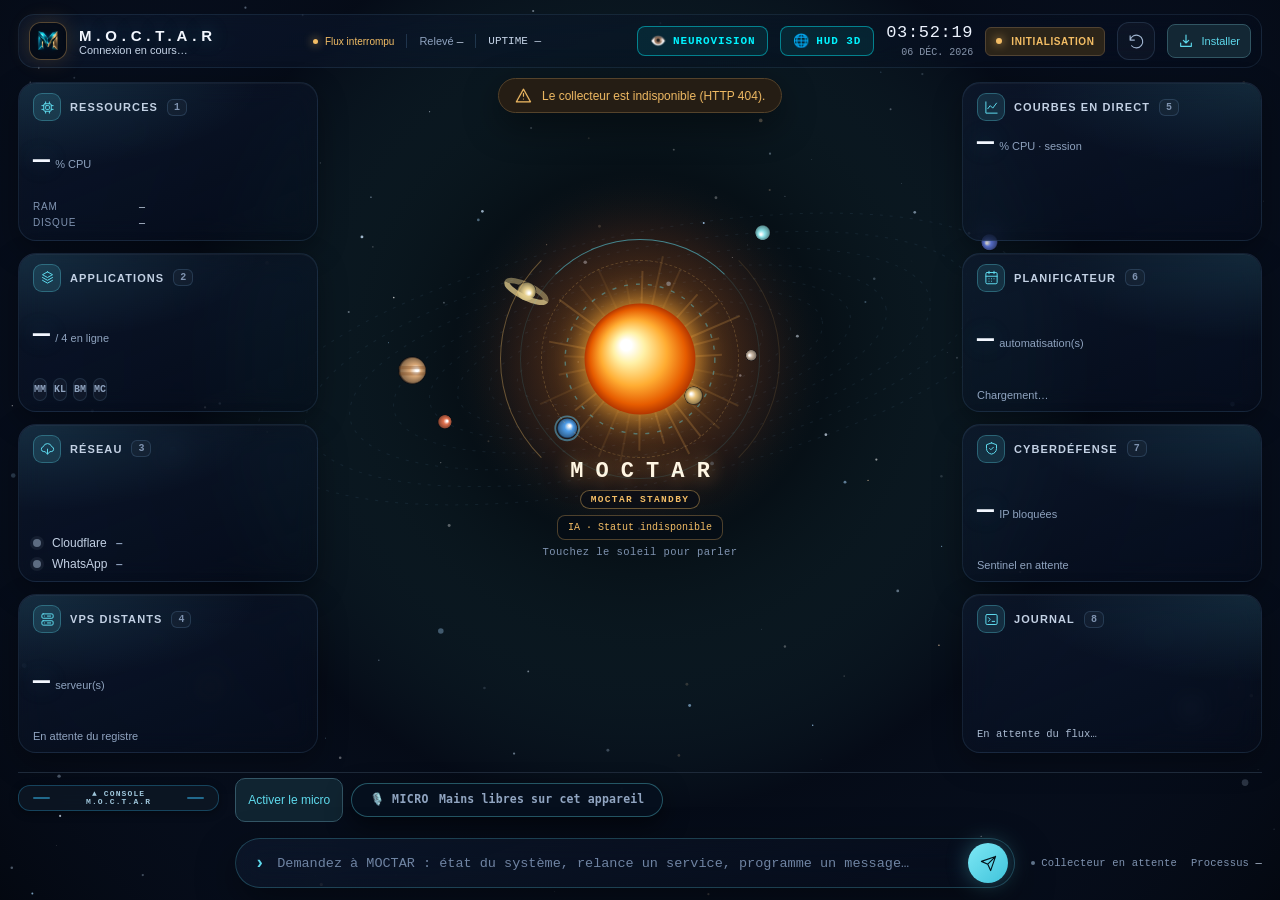
==== commit 6458d6db: "fix(neurovision): corriger le decoupage a 50% du viewport video par positionnement absolu des calque" ====
--- a/static/index.html
+++ b/static/index.html
@@ -1131,10 +1131,10 @@
       <div class="nv-col">
         <div class="nv-viewport-card">
           <!-- Flux Vidéo Local (PC Client de Moctar) -->
-          <video id="nv-client-video" class="nv-media-element" autoplay playsinline muted style="display:none; transform:scaleX(-1);"></video>
+          <video id="nv-client-video" class="nv-media-element" autoplay playsinline muted style="display:none;"></video>
           <!-- Flux Vidéo de Secours Serveur -->
           <img id="nv-server-feed" class="nv-media-element" src="" alt="Flux NeuroVision" style="display:none;" />
-              <canvas id="nv-sim-canvas" class="nv-media-element" style="display:block; width:100%; height:100%; background:#030710;"></canvas>
+          <canvas id="nv-sim-canvas" class="nv-media-element" style="display:block;"></canvas>
 
 
           <!-- Overlays Holographiques 3D Sci-Fi -->
--- a/static/neurovision_hud.css
+++ b/static/neurovision_hud.css
@@ -173,16 +173,31 @@
   box-shadow: inset 0 0 35px rgba(0, 0, 0, 0.85), 0 10px 30px rgba(0, 0, 0, 0.6);
   aspect-ratio: 16 / 10;
   max-height: 380px;
-  display: flex;
-  align-items: center;
-  justify-content: center;
+  width: 100%;
 }
 
 .nv-media-element {
+  position: absolute;
+  top: 0;
+  left: 0;
   width: 100%;
   height: 100%;
   object-fit: cover;
   display: block;
+}
+
+#nv-sim-canvas {
+  z-index: 1;
+}
+
+#nv-server-feed {
+  z-index: 2;
+}
+
+#nv-client-video {
+  z-index: 3;
+  transform: scaleX(-1);
+  transform-origin: center center;
 }
 
 /* Overlays Sci-Fi HUD sur la vidéo */
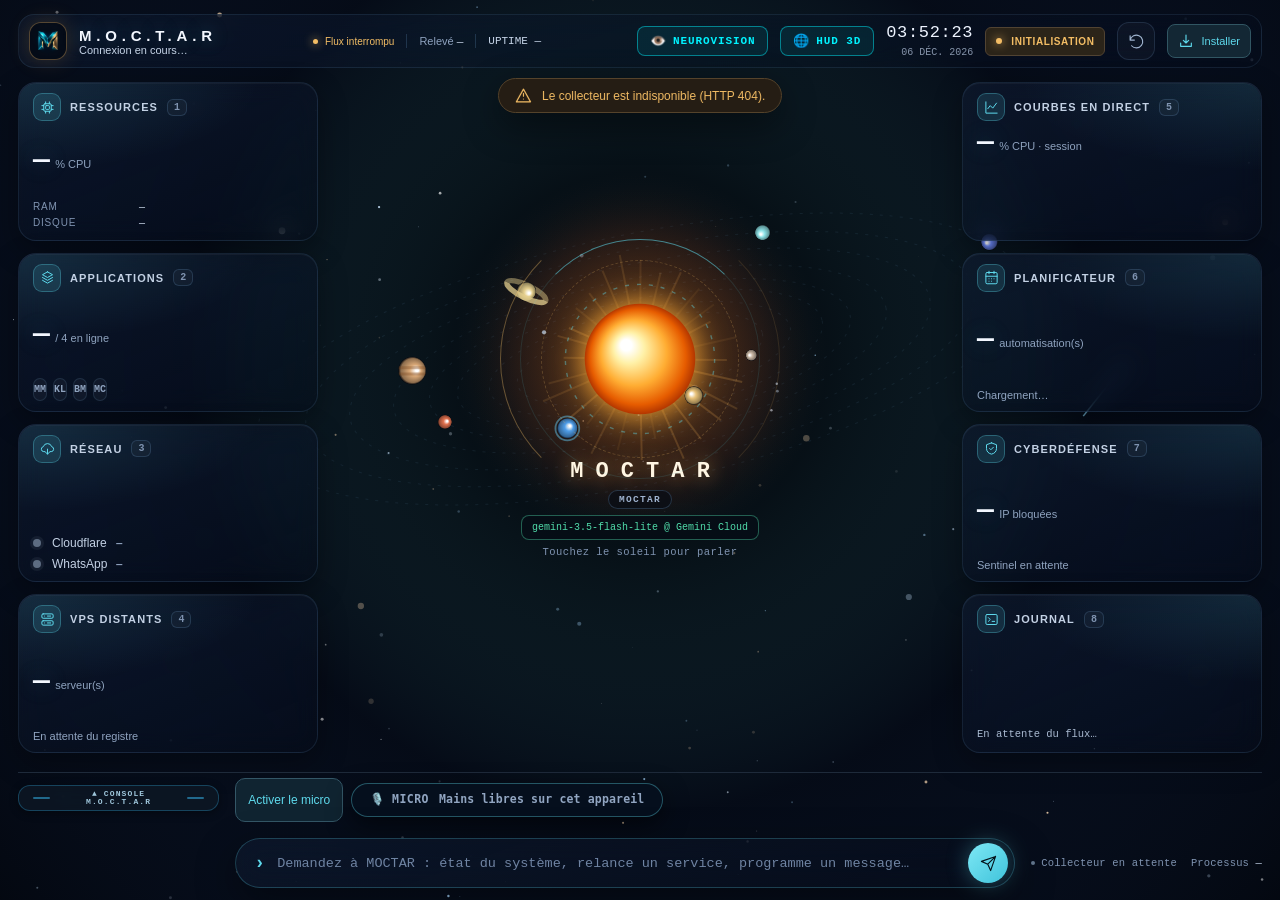
==== commit f5099d1c: "fix(neurovision): enforce 100% full-viewport video layout, inline styling, and cache-bust v8.0" ====
--- a/static/index.html
+++ b/static/index.html
@@ -6,7 +6,7 @@
   <meta name="theme-color" content="#0b0f19">
   <meta name="description" content="Supervision en temps réel du serveur central, des applications et des VPS distants.">
   <title>Tour de contrôle · NOC</title>
-  <link rel="stylesheet" href="/static/neurovision_hud.css?v=7.0">
+  <link rel="stylesheet" href="/static/neurovision_hud.css?v=8.0">
   <style>
     :root{color-scheme:dark;--bg:#0b0f19;--panel:#111722;--panel-soft:#141c29;--line:#253043;--text:#e5edf8;--muted:#8694aa;--cyan:#5ed9ec;--green:#51dcaa;--amber:#f3bd65;--red:#ff738a;--mono:"Cascadia Code",Consolas,"Liberation Mono",monospace;--sans:Inter,"Segoe UI",Arial,sans-serif}
     *{box-sizing:border-box}html{scroll-behavior:smooth;scroll-padding-top:32px}body{margin:0;background:var(--bg);color:var(--text);font-family:var(--sans);font-size:14px;-webkit-font-smoothing:antialiased}button,input{font:inherit}button,a,input{ -webkit-tap-highlight-color:transparent}button{cursor:pointer}a{color:inherit;text-decoration:none}button:disabled{cursor:not-allowed;opacity:.4}button:focus-visible,a:focus-visible,input:focus-visible{outline:2px solid var(--cyan);outline-offset:4px}svg{display:block}button svg{pointer-events:none}h1,h2,h3,p{margin:0}button{color:inherit}::selection{background:#236374;color:white}[hidden]{display:none!important}.icon{width:20px;height:20px;fill:none;stroke:currentColor;stroke-width:1.6;stroke-linecap:round;stroke-linejoin:round;flex-shrink:0}.muted{color:var(--muted)}.mono{font-family:var(--mono);font-variant-numeric:tabular-nums}.eyebrow{text-transform:uppercase;letter-spacing:.13em;font-size:10px;font-weight:700;color:var(--muted)}
@@ -1129,12 +1129,12 @@
     <div class="nv-grid">
       <!-- ================= COLONNE 1 : VIEWPORT VIDÉO & CONTRÔLES ================= -->
       <div class="nv-col">
-        <div class="nv-viewport-card">
+        <div class="nv-viewport-card" style="position: relative !important; display: block !important; width: 100% !important; aspect-ratio: 16/10 !important; overflow: hidden !important;">
           <!-- Flux Vidéo Local (PC Client de Moctar) -->
-          <video id="nv-client-video" class="nv-media-element" autoplay playsinline muted style="display:none;"></video>
+          <video id="nv-client-video" class="nv-media-element" autoplay playsinline muted style="display:none; position: absolute !important; inset: 0 !important; width: 100% !important; height: 100% !important; object-fit: cover !important; transform: scaleX(-1) !important; z-index: 5 !important;"></video>
           <!-- Flux Vidéo de Secours Serveur -->
-          <img id="nv-server-feed" class="nv-media-element" src="" alt="Flux NeuroVision" style="display:none;" />
-          <canvas id="nv-sim-canvas" class="nv-media-element" style="display:block;"></canvas>
+          <img id="nv-server-feed" class="nv-media-element" src="" alt="Flux NeuroVision" style="display:none; position: absolute !important; inset: 0 !important; width: 100% !important; height: 100% !important; object-fit: cover !important; z-index: 4 !important;" />
+          <canvas id="nv-sim-canvas" class="nv-media-element" style="display:block; position: absolute !important; inset: 0 !important; width: 100% !important; height: 100% !important; z-index: 1 !important;"></canvas>
 
 
           <!-- Overlays Holographiques 3D Sci-Fi -->
@@ -3113,6 +3113,6 @@
     })();
     // CONTRÔLEUR 3D HOLOGRAPHIQUE NEUROVISION
   </script>
-  <script src="/static/neurovision_hud.js?v=7.0"></script>
+  <script src="/static/neurovision_hud.js?v=8.0"></script>
 </body>
 </html>
--- a/static/neurovision_hud.css
+++ b/static/neurovision_hud.css
@@ -165,39 +165,47 @@
 
 /* Viewport Caméra 3D & Reticules */
 .nv-viewport-card {
-  position: relative;
+  position: relative !important;
+  display: block !important;
   border-radius: 12px;
-  overflow: hidden;
+  overflow: hidden !important;
   border: 1px solid var(--nv-border-active);
   background: #030710;
   box-shadow: inset 0 0 35px rgba(0, 0, 0, 0.85), 0 10px 30px rgba(0, 0, 0, 0.6);
-  aspect-ratio: 16 / 10;
+  aspect-ratio: 16 / 10 !important;
   max-height: 380px;
-  width: 100%;
+  width: 100% !important;
 }
 
 .nv-media-element {
-  position: absolute;
-  top: 0;
-  left: 0;
-  width: 100%;
-  height: 100%;
-  object-fit: cover;
+  position: absolute !important;
+  inset: 0 !important;
+  top: 0 !important;
+  left: 0 !important;
+  width: 100% !important;
+  height: 100% !important;
+  object-fit: cover !important;
   display: block;
 }
 
 #nv-sim-canvas {
-  z-index: 1;
+  z-index: 1 !important;
+  width: 100% !important;
+  height: 100% !important;
 }
 
 #nv-server-feed {
-  z-index: 2;
+  z-index: 2 !important;
+  width: 100% !important;
+  height: 100% !important;
 }
 
 #nv-client-video {
-  z-index: 3;
-  transform: scaleX(-1);
-  transform-origin: center center;
+  z-index: 5 !important;
+  width: 100% !important;
+  height: 100% !important;
+  transform: scaleX(-1) !important;
+  transform-origin: center center !important;
 }
 
 /* Overlays Sci-Fi HUD sur la vidéo */
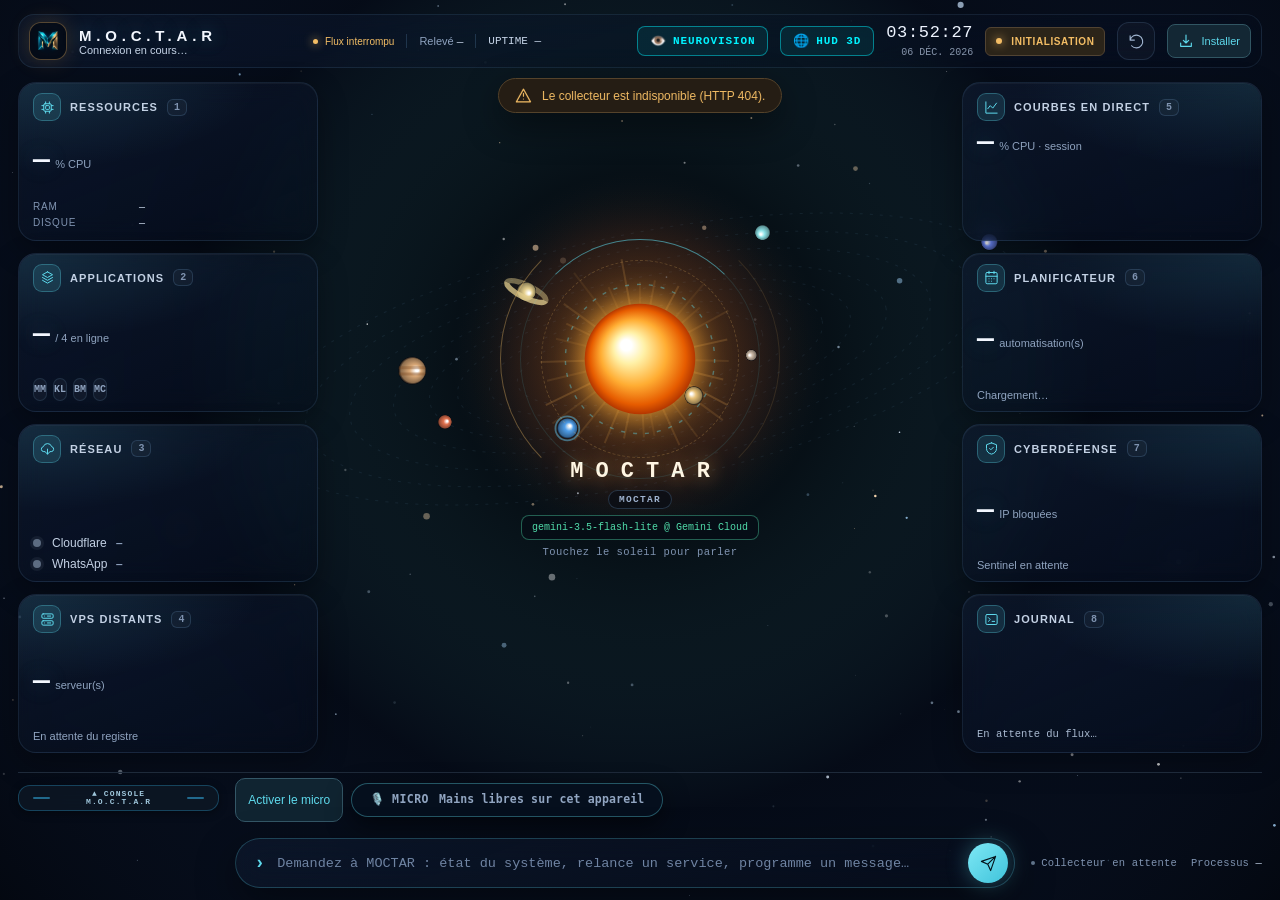
==== commit 2e8c48bc: "fix(core): routage chirurgical pause/musique, priorite snap, securisation neurovision, cache anti-mu" ====
--- a/static/index.html
+++ b/static/index.html
@@ -6,7 +6,7 @@
   <meta name="theme-color" content="#0b0f19">
   <meta name="description" content="Supervision en temps réel du serveur central, des applications et des VPS distants.">
   <title>Tour de contrôle · NOC</title>
-  <link rel="stylesheet" href="/static/neurovision_hud.css?v=8.0">
+  <link rel="stylesheet" href="/static/neurovision_hud.css?v=9.0">
   <style>
     :root{color-scheme:dark;--bg:#0b0f19;--panel:#111722;--panel-soft:#141c29;--line:#253043;--text:#e5edf8;--muted:#8694aa;--cyan:#5ed9ec;--green:#51dcaa;--amber:#f3bd65;--red:#ff738a;--mono:"Cascadia Code",Consolas,"Liberation Mono",monospace;--sans:Inter,"Segoe UI",Arial,sans-serif}
     *{box-sizing:border-box}html{scroll-behavior:smooth;scroll-padding-top:32px}body{margin:0;background:var(--bg);color:var(--text);font-family:var(--sans);font-size:14px;-webkit-font-smoothing:antialiased}button,input{font:inherit}button,a,input{ -webkit-tap-highlight-color:transparent}button{cursor:pointer}a{color:inherit;text-decoration:none}button:disabled{cursor:not-allowed;opacity:.4}button:focus-visible,a:focus-visible,input:focus-visible{outline:2px solid var(--cyan);outline-offset:4px}svg{display:block}button svg{pointer-events:none}h1,h2,h3,p{margin:0}button{color:inherit}::selection{background:#236374;color:white}[hidden]{display:none!important}.icon{width:20px;height:20px;fill:none;stroke:currentColor;stroke-width:1.6;stroke-linecap:round;stroke-linejoin:round;flex-shrink:0}.muted{color:var(--muted)}.mono{font-family:var(--mono);font-variant-numeric:tabular-nums}.eyebrow{text-transform:uppercase;letter-spacing:.13em;font-size:10px;font-weight:700;color:var(--muted)}
@@ -3113,6 +3113,6 @@
     })();
     // CONTRÔLEUR 3D HOLOGRAPHIQUE NEUROVISION
   </script>
-  <script src="/static/neurovision_hud.js?v=8.0"></script>
+  <script src="/static/neurovision_hud.js?v=9.0"></script>
 </body>
 </html>
--- a/static/neurovision_hud.css
+++ b/static/neurovision_hud.css
@@ -201,11 +201,21 @@
 }
 
 #nv-client-video {
-  z-index: 5 !important;
+  position: absolute !important;
+  top: 0 !important;
+  left: 0 !important;
+  right: 0 !important;
+  bottom: 0 !important;
   width: 100% !important;
   height: 100% !important;
+  min-width: 100% !important;
+  min-height: 100% !important;
+  max-width: 100% !important;
+  max-height: 100% !important;
+  object-fit: cover !important;
   transform: scaleX(-1) !important;
   transform-origin: center center !important;
+  z-index: 5 !important;
 }
 
 /* Overlays Sci-Fi HUD sur la vidéo */
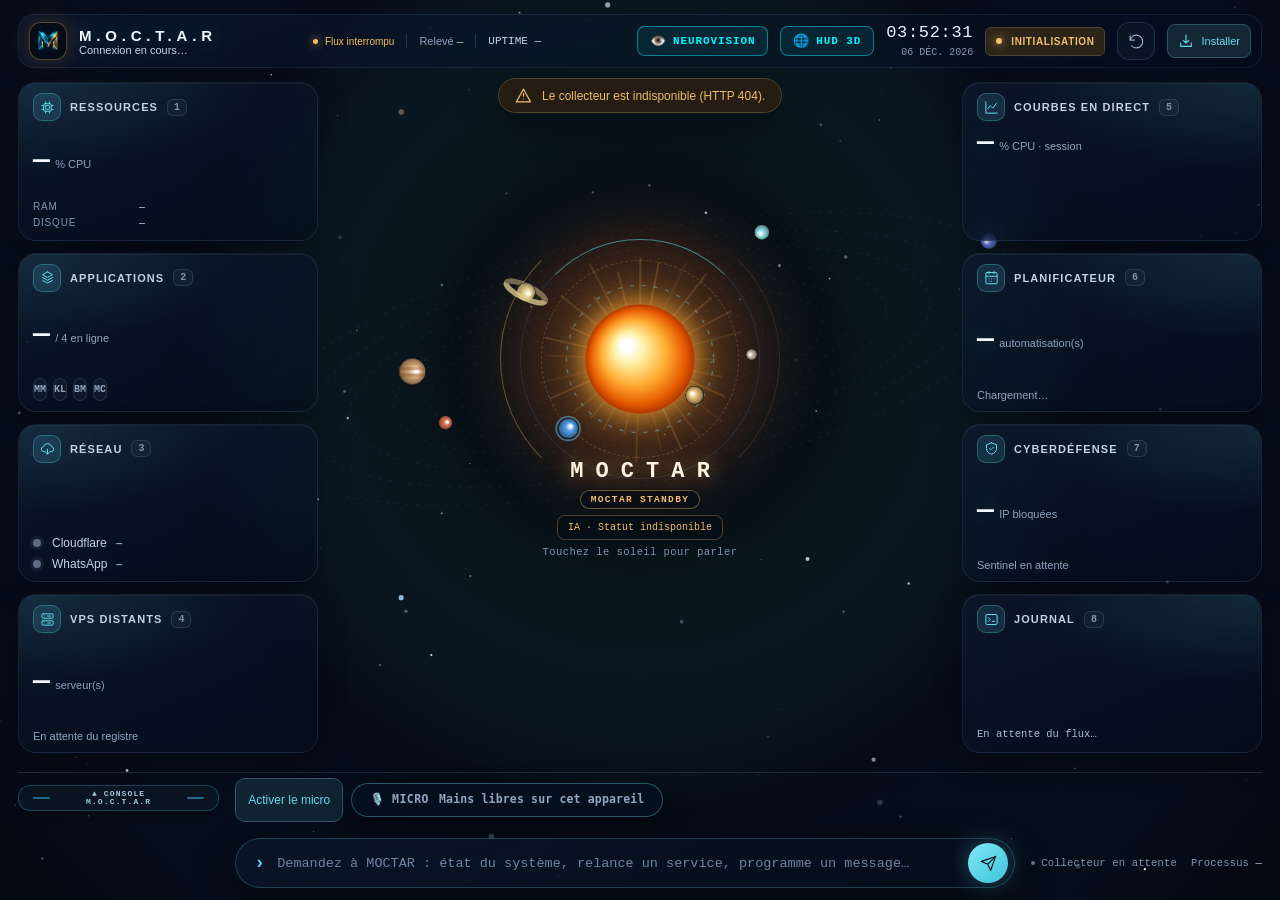
==== commit bc7c2ce3: "feat(core): architecture unifiee toujours chaud (warm pool, SWR), toujours pret (hedging dual-engine" ====
--- a/static/index.html
+++ b/static/index.html
@@ -1130,8 +1130,10 @@
       <!-- ================= COLONNE 1 : VIEWPORT VIDÉO & CONTRÔLES ================= -->
       <div class="nv-col">
         <div class="nv-viewport-card" style="position: relative !important; display: block !important; width: 100% !important; aspect-ratio: 16/10 !important; overflow: hidden !important;">
-          <!-- Flux Vidéo Local (PC Client de Moctar) -->
-          <video id="nv-client-video" class="nv-media-element" autoplay playsinline muted style="display:none; position: absolute !important; inset: 0 !important; width: 100% !important; height: 100% !important; object-fit: cover !important; transform: scaleX(-1) !important; z-index: 5 !important;"></video>
+          <!-- Flux Vidéo Local (PC Client de Moctar) avec conteneur miroir séparé (anti-bug 50% Chromium) -->
+          <div id="nv-video-mirror-wrapper" class="nv-mirror-wrapper" style="position: absolute !important; inset: 0 !important; width: 100% !important; height: 100% !important; overflow: hidden !important; transform: scaleX(-1) !important; -webkit-transform: scaleX(-1) !important; transform-origin: center center !important; z-index: 5 !important; display: none;">
+            <video id="nv-client-video" class="nv-media-element" autoplay playsinline muted style="position: absolute !important; inset: 0 !important; width: 100% !important; height: 100% !important; min-width: 100% !important; min-height: 100% !important; object-fit: cover !important; transform: none !important; -webkit-transform: none !important; display: block;"></video>
+          </div>
           <!-- Flux Vidéo de Secours Serveur -->
           <img id="nv-server-feed" class="nv-media-element" src="" alt="Flux NeuroVision" style="display:none; position: absolute !important; inset: 0 !important; width: 100% !important; height: 100% !important; object-fit: cover !important; z-index: 4 !important;" />
           <canvas id="nv-sim-canvas" class="nv-media-element" style="display:block; position: absolute !important; inset: 0 !important; width: 100% !important; height: 100% !important; z-index: 1 !important;"></canvas>
--- a/static/neurovision_hud.css
+++ b/static/neurovision_hud.css
@@ -200,12 +200,28 @@
   height: 100% !important;
 }
 
-#nv-client-video {
+#nv-video-mirror-wrapper {
   position: absolute !important;
+  inset: 0 !important;
   top: 0 !important;
   left: 0 !important;
   right: 0 !important;
   bottom: 0 !important;
+  width: 100% !important;
+  height: 100% !important;
+  overflow: hidden !important;
+  transform: scaleX(-1) !important;
+  -webkit-transform: scaleX(-1) !important;
+  transform-origin: center center !important;
+  z-index: 5 !important;
+  display: none;
+}
+
+#nv-client-video {
+  position: absolute !important;
+  inset: 0 !important;
+  top: 0 !important;
+  left: 0 !important;
   width: 100% !important;
   height: 100% !important;
   min-width: 100% !important;
@@ -213,9 +229,9 @@
   max-width: 100% !important;
   max-height: 100% !important;
   object-fit: cover !important;
-  transform: scaleX(-1) !important;
-  transform-origin: center center !important;
-  z-index: 5 !important;
+  transform: none !important;
+  -webkit-transform: none !important;
+  display: block;
 }
 
 /* Overlays Sci-Fi HUD sur la vidéo */
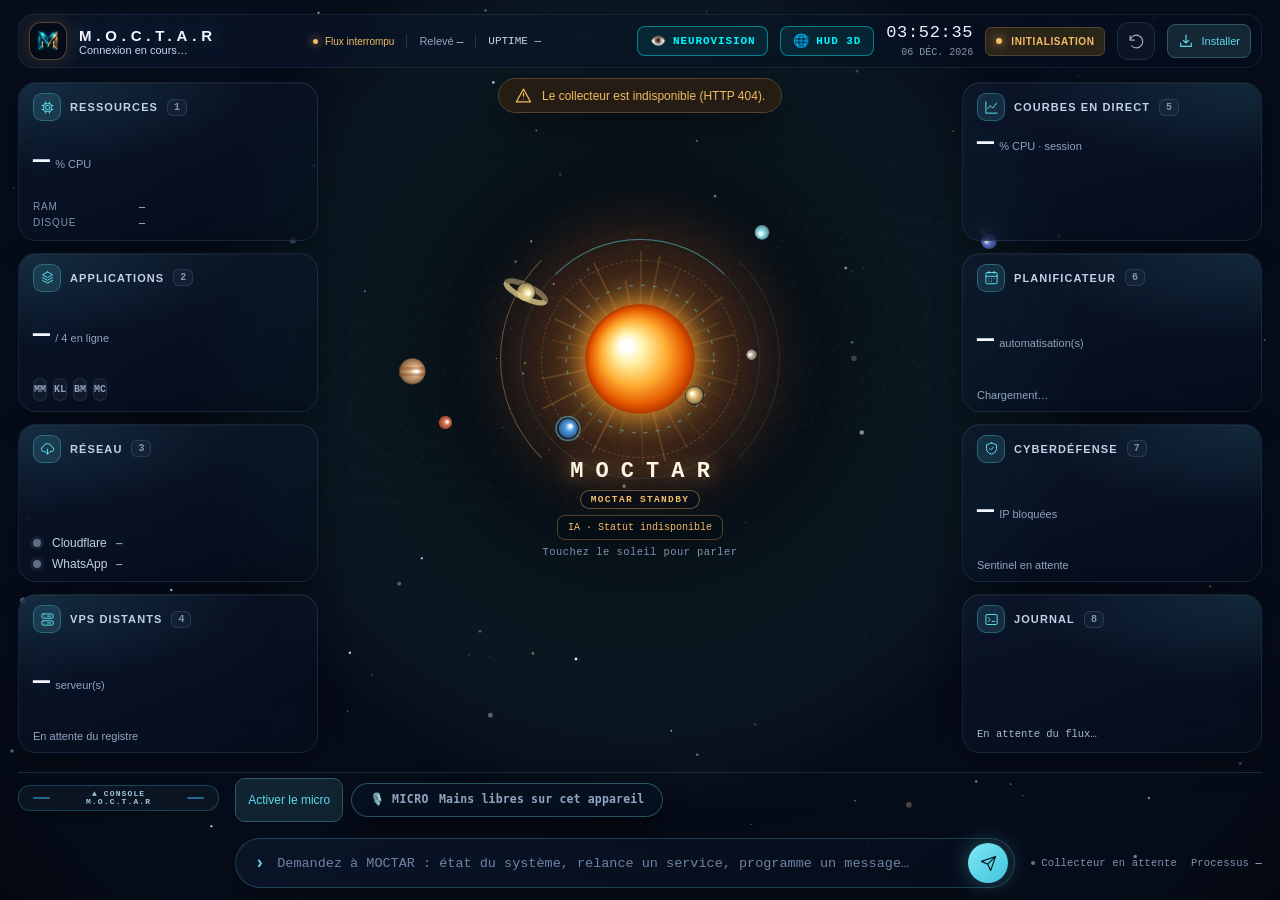
==== commit f9c96074: "chore(cache): maj version cache busting v9.1 pour neurovision et service worker" ====
--- a/static/index.html
+++ b/static/index.html
@@ -6,7 +6,7 @@
   <meta name="theme-color" content="#0b0f19">
   <meta name="description" content="Supervision en temps réel du serveur central, des applications et des VPS distants.">
   <title>Tour de contrôle · NOC</title>
-  <link rel="stylesheet" href="/static/neurovision_hud.css?v=9.0">
+  <link rel="stylesheet" href="/static/neurovision_hud.css?v=9.1">
   <style>
     :root{color-scheme:dark;--bg:#0b0f19;--panel:#111722;--panel-soft:#141c29;--line:#253043;--text:#e5edf8;--muted:#8694aa;--cyan:#5ed9ec;--green:#51dcaa;--amber:#f3bd65;--red:#ff738a;--mono:"Cascadia Code",Consolas,"Liberation Mono",monospace;--sans:Inter,"Segoe UI",Arial,sans-serif}
     *{box-sizing:border-box}html{scroll-behavior:smooth;scroll-padding-top:32px}body{margin:0;background:var(--bg);color:var(--text);font-family:var(--sans);font-size:14px;-webkit-font-smoothing:antialiased}button,input{font:inherit}button,a,input{ -webkit-tap-highlight-color:transparent}button{cursor:pointer}a{color:inherit;text-decoration:none}button:disabled{cursor:not-allowed;opacity:.4}button:focus-visible,a:focus-visible,input:focus-visible{outline:2px solid var(--cyan);outline-offset:4px}svg{display:block}button svg{pointer-events:none}h1,h2,h3,p{margin:0}button{color:inherit}::selection{background:#236374;color:white}[hidden]{display:none!important}.icon{width:20px;height:20px;fill:none;stroke:currentColor;stroke-width:1.6;stroke-linecap:round;stroke-linejoin:round;flex-shrink:0}.muted{color:var(--muted)}.mono{font-family:var(--mono);font-variant-numeric:tabular-nums}.eyebrow{text-transform:uppercase;letter-spacing:.13em;font-size:10px;font-weight:700;color:var(--muted)}
@@ -3115,6 +3115,6 @@
     })();
     // CONTRÔLEUR 3D HOLOGRAPHIQUE NEUROVISION
   </script>
-  <script src="/static/neurovision_hud.js?v=9.0"></script>
+  <script src="/static/neurovision_hud.js?v=9.1"></script>
 </body>
 </html>
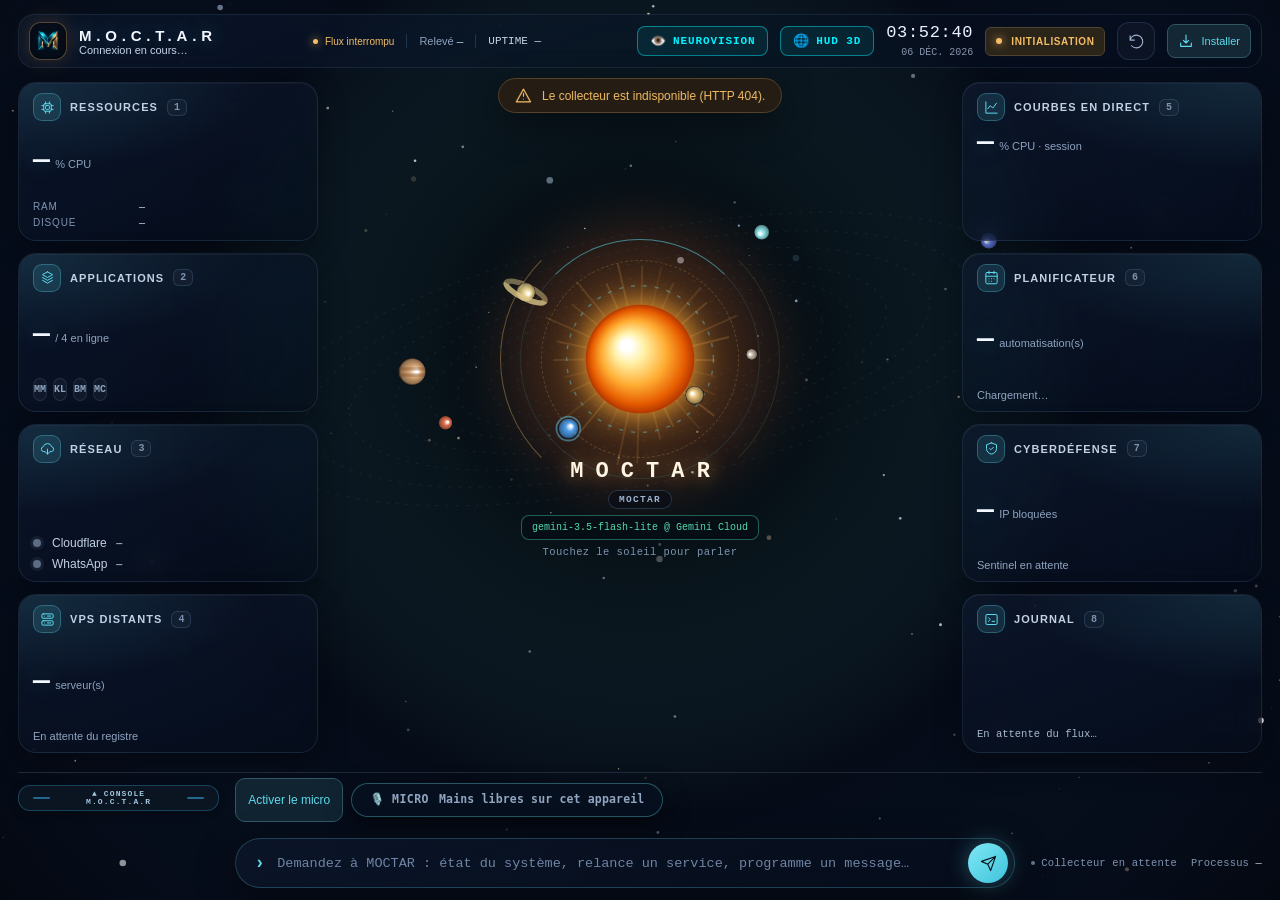
==== commit 11b1c553: "fix(voice): protocole sommeil et coupure micro garanti sans bavardage nocturne et garde anti-session" ====
--- a/static/index.html
+++ b/static/index.html
@@ -1258,7 +1258,7 @@
   </dialog>
 
   <div class="toast" id="toast" role="status" hidden></div>
-  <script src="/static/voice.js?v=6.5"></script>
+  <script src="/static/voice.js?v=7.1"></script>
   <script src="/static/cosmos.js?v=6.5"></script>
   <script src="/static/live_metrics.js?v=6.5"></script>
   <script>
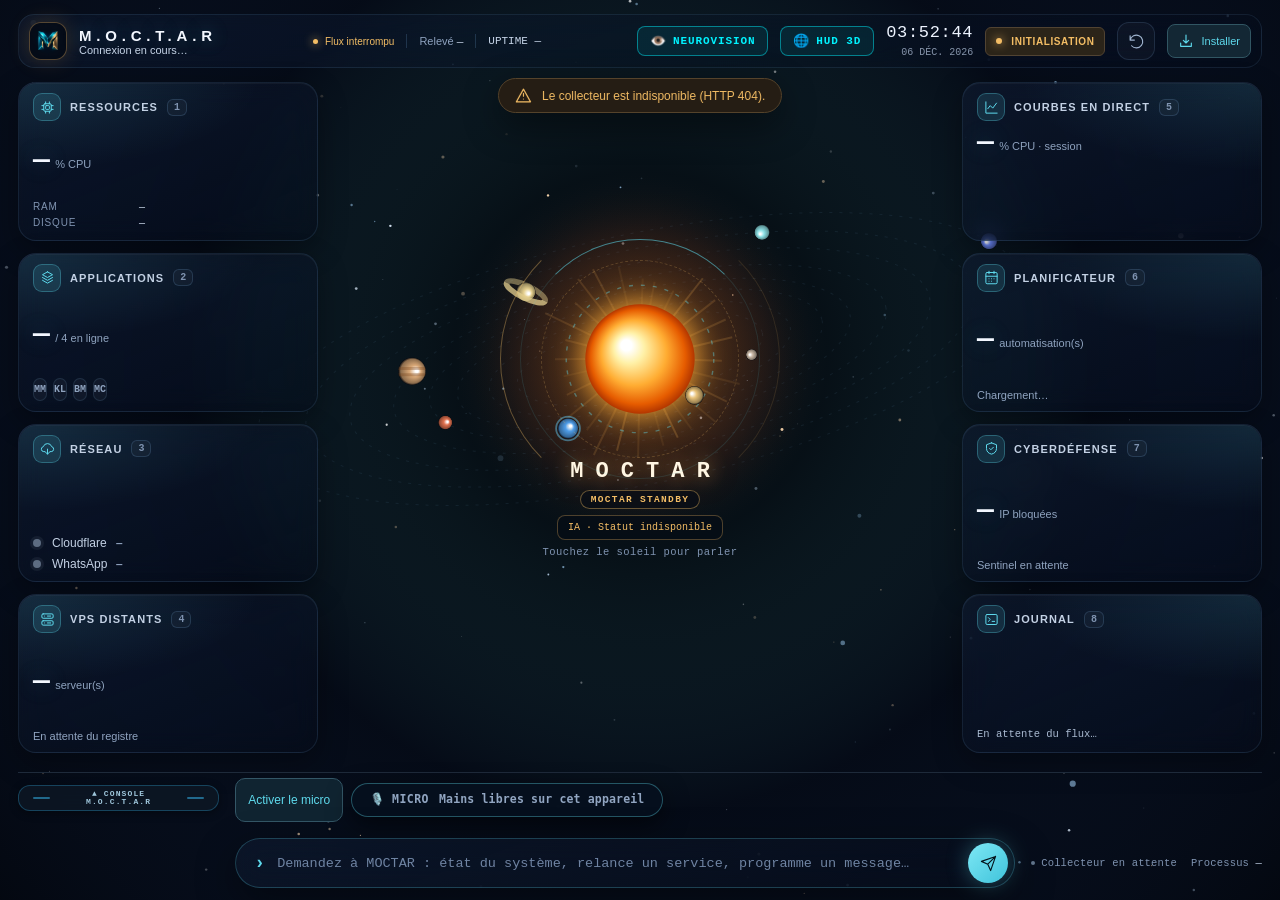
==== commit c8457d59: "fix(neurovision): resolution definitive bug demi-photo webcam via rendu direct canvas 100% sans rogn" ====
--- a/static/index.html
+++ b/static/index.html
@@ -6,7 +6,7 @@
   <meta name="theme-color" content="#0b0f19">
   <meta name="description" content="Supervision en temps réel du serveur central, des applications et des VPS distants.">
   <title>Tour de contrôle · NOC</title>
-  <link rel="stylesheet" href="/static/neurovision_hud.css?v=9.1">
+  <link rel="stylesheet" href="/static/neurovision_hud.css?v=10.0">
   <style>
     :root{color-scheme:dark;--bg:#0b0f19;--panel:#111722;--panel-soft:#141c29;--line:#253043;--text:#e5edf8;--muted:#8694aa;--cyan:#5ed9ec;--green:#51dcaa;--amber:#f3bd65;--red:#ff738a;--mono:"Cascadia Code",Consolas,"Liberation Mono",monospace;--sans:Inter,"Segoe UI",Arial,sans-serif}
     *{box-sizing:border-box}html{scroll-behavior:smooth;scroll-padding-top:32px}body{margin:0;background:var(--bg);color:var(--text);font-family:var(--sans);font-size:14px;-webkit-font-smoothing:antialiased}button,input{font:inherit}button,a,input{ -webkit-tap-highlight-color:transparent}button{cursor:pointer}a{color:inherit;text-decoration:none}button:disabled{cursor:not-allowed;opacity:.4}button:focus-visible,a:focus-visible,input:focus-visible{outline:2px solid var(--cyan);outline-offset:4px}svg{display:block}button svg{pointer-events:none}h1,h2,h3,p{margin:0}button{color:inherit}::selection{background:#236374;color:white}[hidden]{display:none!important}.icon{width:20px;height:20px;fill:none;stroke:currentColor;stroke-width:1.6;stroke-linecap:round;stroke-linejoin:round;flex-shrink:0}.muted{color:var(--muted)}.mono{font-family:var(--mono);font-variant-numeric:tabular-nums}.eyebrow{text-transform:uppercase;letter-spacing:.13em;font-size:10px;font-weight:700;color:var(--muted)}
@@ -1130,13 +1130,13 @@
       <!-- ================= COLONNE 1 : VIEWPORT VIDÉO & CONTRÔLES ================= -->
       <div class="nv-col">
         <div class="nv-viewport-card" style="position: relative !important; display: block !important; width: 100% !important; aspect-ratio: 16/10 !important; overflow: hidden !important;">
-          <!-- Flux Vidéo Local (PC Client de Moctar) avec conteneur miroir séparé (anti-bug 50% Chromium) -->
-          <div id="nv-video-mirror-wrapper" class="nv-mirror-wrapper" style="position: absolute !important; inset: 0 !important; width: 100% !important; height: 100% !important; overflow: hidden !important; transform: scaleX(-1) !important; -webkit-transform: scaleX(-1) !important; transform-origin: center center !important; z-index: 5 !important; display: none;">
-            <video id="nv-client-video" class="nv-media-element" autoplay playsinline muted style="position: absolute !important; inset: 0 !important; width: 100% !important; height: 100% !important; min-width: 100% !important; min-height: 100% !important; object-fit: cover !important; transform: none !important; -webkit-transform: none !important; display: block;"></video>
-          </div>
+          <!-- Flux Vidéo Local (PC Client de Moctar) - Décodage arrière-plan haute fluidité -->
+          <video id="nv-client-video" autoplay playsinline muted style="position: absolute !important; width: 1px !important; height: 1px !important; opacity: 0.001 !important; pointer-events: none !important; z-index: -1 !important; top: 0 !important; left: 0 !important;"></video>
+          <div id="nv-video-mirror-wrapper" style="display: none !important;"></div>
+          <!-- Rendu Visuel Caméra & Radar 3D 100% Plein Écran Universel -->
+          <canvas id="nv-sim-canvas" class="nv-media-element" style="display:block; position: absolute !important; inset: 0 !important; width: 100% !important; height: 100% !important; z-index: 2 !important;"></canvas>
           <!-- Flux Vidéo de Secours Serveur -->
-          <img id="nv-server-feed" class="nv-media-element" src="" alt="Flux NeuroVision" style="display:none; position: absolute !important; inset: 0 !important; width: 100% !important; height: 100% !important; object-fit: cover !important; z-index: 4 !important;" />
-          <canvas id="nv-sim-canvas" class="nv-media-element" style="display:block; position: absolute !important; inset: 0 !important; width: 100% !important; height: 100% !important; z-index: 1 !important;"></canvas>
+          <img id="nv-server-feed" class="nv-media-element" src="" alt="Flux NeuroVision" style="display:none; position: absolute !important; inset: 0 !important; width: 100% !important; height: 100% !important; object-fit: cover !important; z-index: 3 !important;" />
 
 
           <!-- Overlays Holographiques 3D Sci-Fi -->
@@ -1258,7 +1258,7 @@
   </dialog>
 
   <div class="toast" id="toast" role="status" hidden></div>
-  <script src="/static/voice.js?v=7.1"></script>
+  <script src="/static/voice.js?v=10.0"></script>
   <script src="/static/cosmos.js?v=6.5"></script>
   <script src="/static/live_metrics.js?v=6.5"></script>
   <script>
@@ -3115,6 +3115,6 @@
     })();
     // CONTRÔLEUR 3D HOLOGRAPHIQUE NEUROVISION
   </script>
-  <script src="/static/neurovision_hud.js?v=9.1"></script>
+  <script src="/static/neurovision_hud.js?v=10.0"></script>
 </body>
 </html>
--- a/static/neurovision_hud.css
+++ b/static/neurovision_hud.css
@@ -189,48 +189,44 @@
 }
 
 #nv-sim-canvas {
-  z-index: 1 !important;
-  width: 100% !important;
-  height: 100% !important;
-}
-
-#nv-server-feed {
-  z-index: 2 !important;
-  width: 100% !important;
-  height: 100% !important;
-}
-
-#nv-video-mirror-wrapper {
-  position: absolute !important;
-  inset: 0 !important;
-  top: 0 !important;
-  left: 0 !important;
-  right: 0 !important;
-  bottom: 0 !important;
-  width: 100% !important;
-  height: 100% !important;
-  overflow: hidden !important;
-  transform: scaleX(-1) !important;
-  -webkit-transform: scaleX(-1) !important;
-  transform-origin: center center !important;
-  z-index: 5 !important;
-  display: none;
-}
-
-#nv-client-video {
   position: absolute !important;
   inset: 0 !important;
   top: 0 !important;
   left: 0 !important;
   width: 100% !important;
   height: 100% !important;
-  min-width: 100% !important;
-  min-height: 100% !important;
-  max-width: 100% !important;
-  max-height: 100% !important;
+  z-index: 2 !important;
+  display: block;
+}
+
+#nv-server-feed {
+  position: absolute !important;
+  inset: 0 !important;
+  top: 0 !important;
+  left: 0 !important;
+  width: 100% !important;
+  height: 100% !important;
   object-fit: cover !important;
-  transform: none !important;
-  -webkit-transform: none !important;
+  z-index: 3 !important;
+}
+
+#nv-video-mirror-wrapper {
+  display: none !important;
+  position: absolute !important;
+  width: 0 !important;
+  height: 0 !important;
+  overflow: hidden !important;
+}
+
+#nv-client-video {
+  position: absolute !important;
+  top: 0 !important;
+  left: 0 !important;
+  width: 1px !important;
+  height: 1px !important;
+  opacity: 0.001 !important;
+  pointer-events: none !important;
+  z-index: -1 !important;
   display: block;
 }
 
